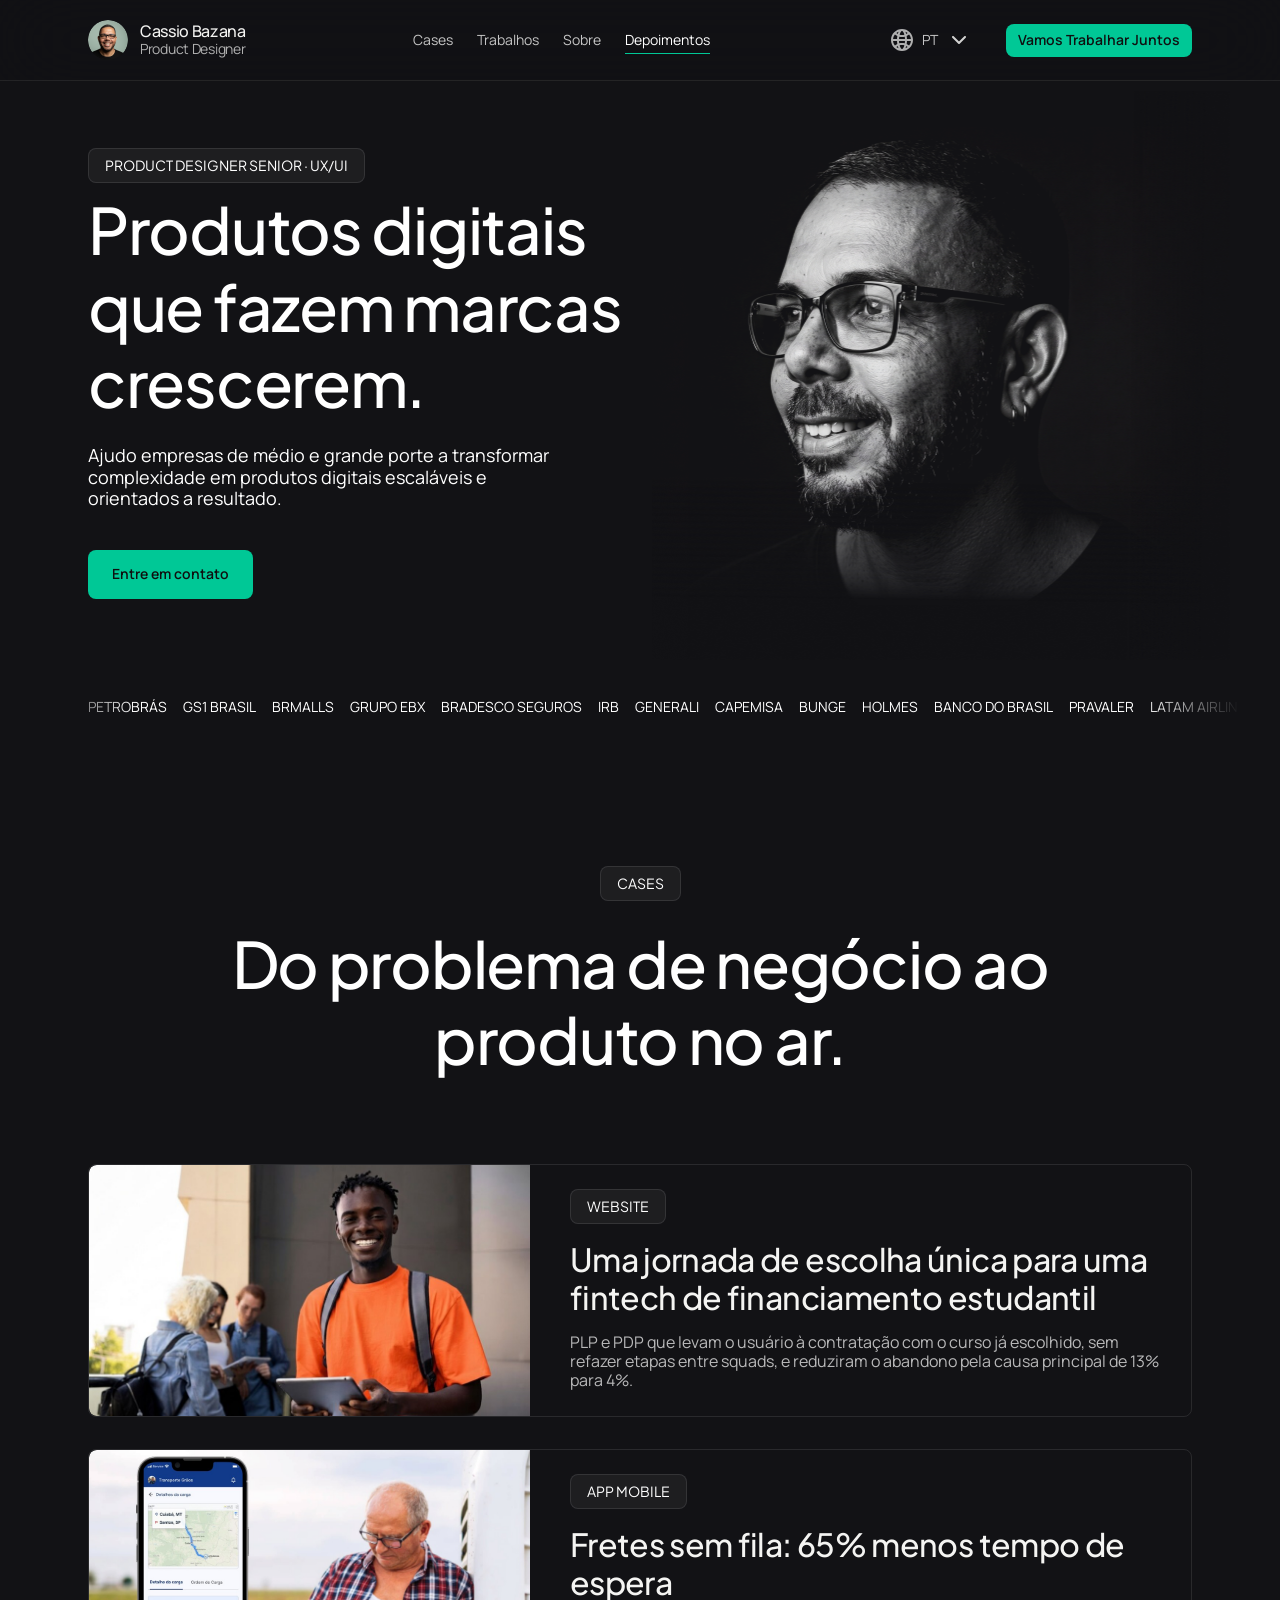
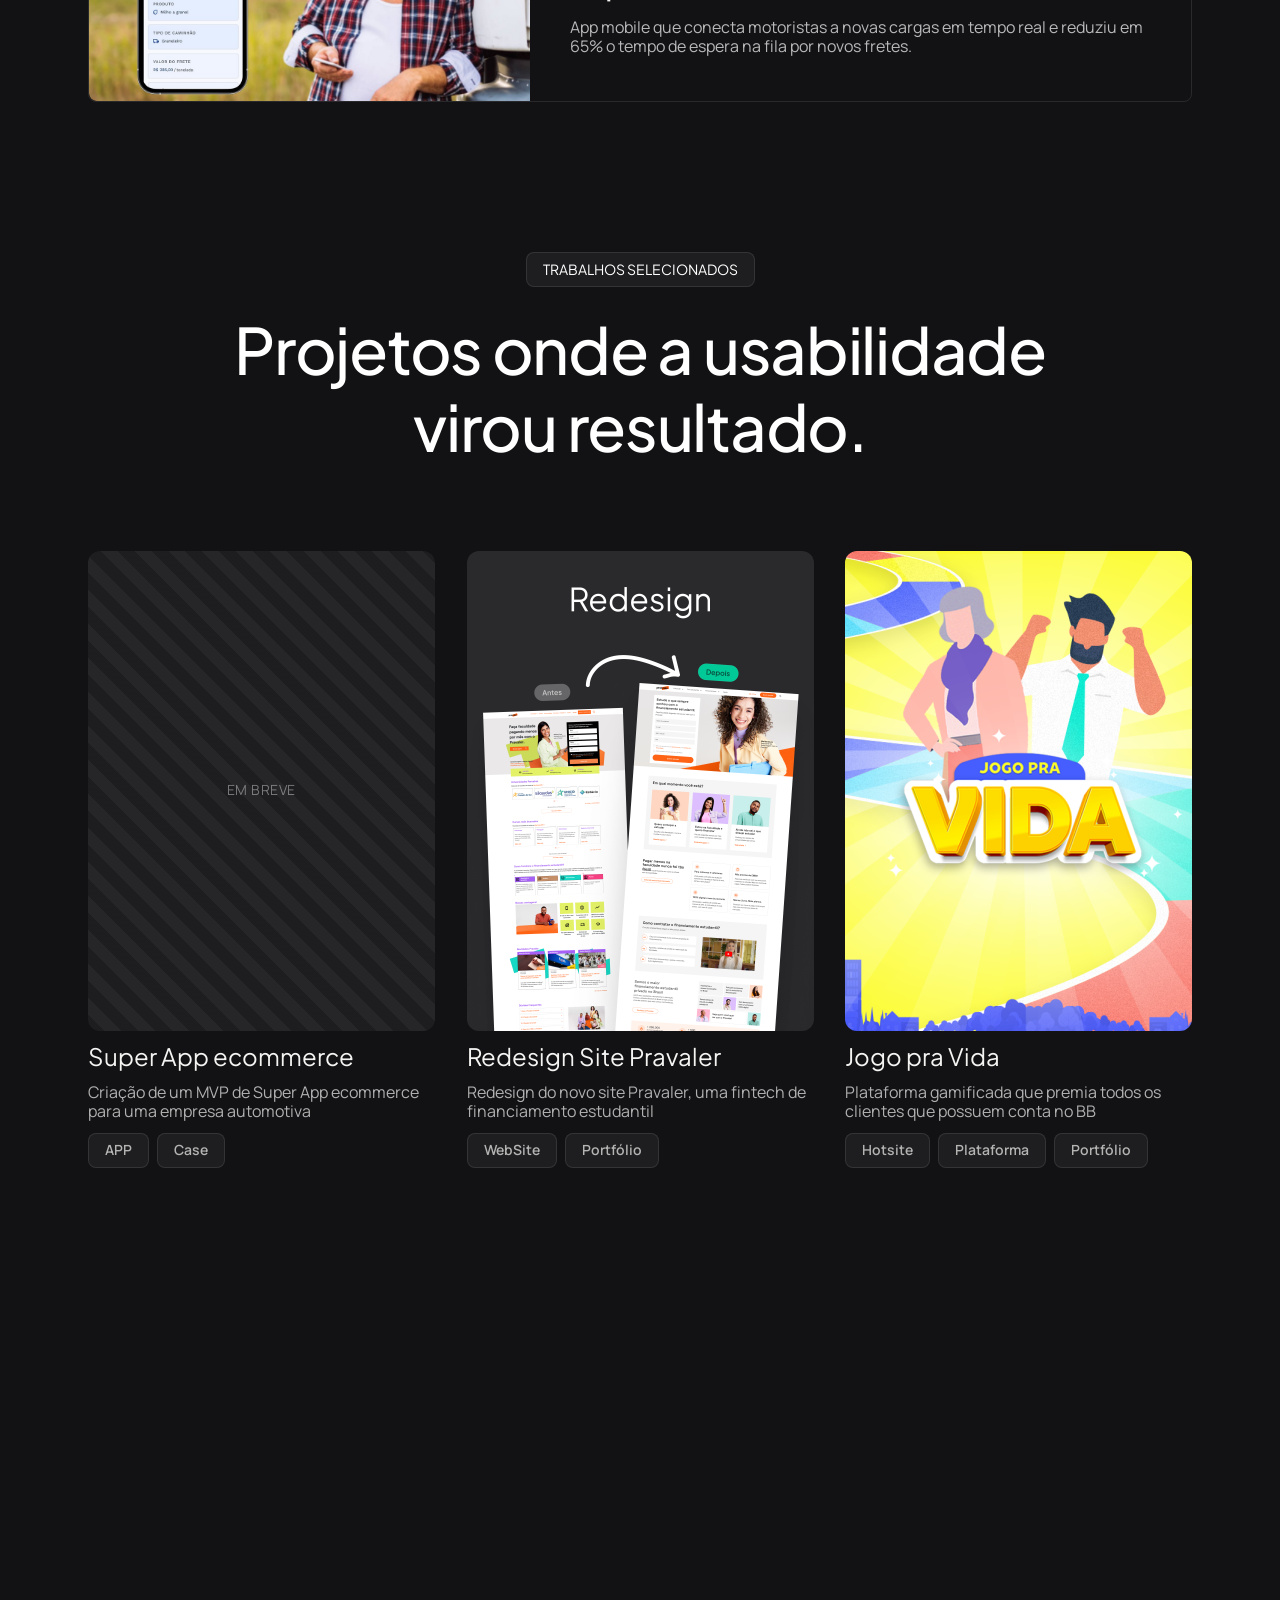
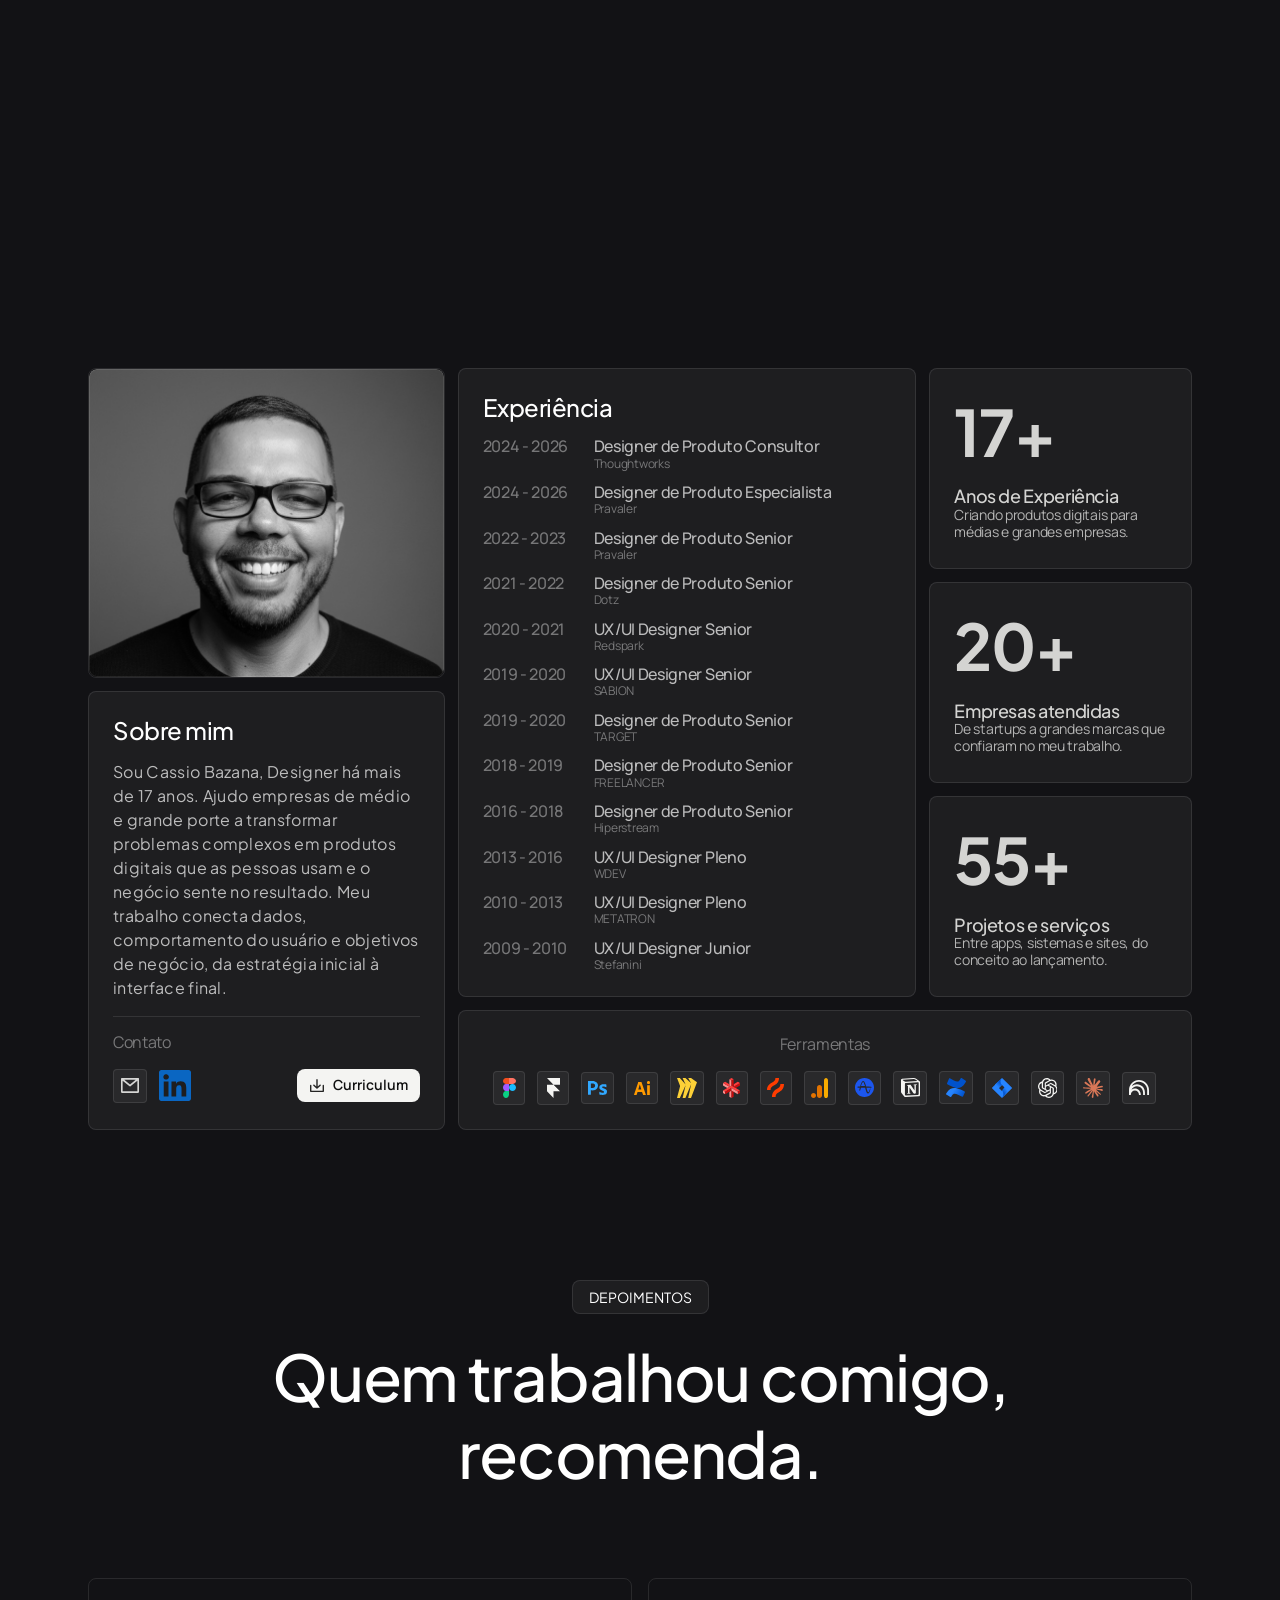
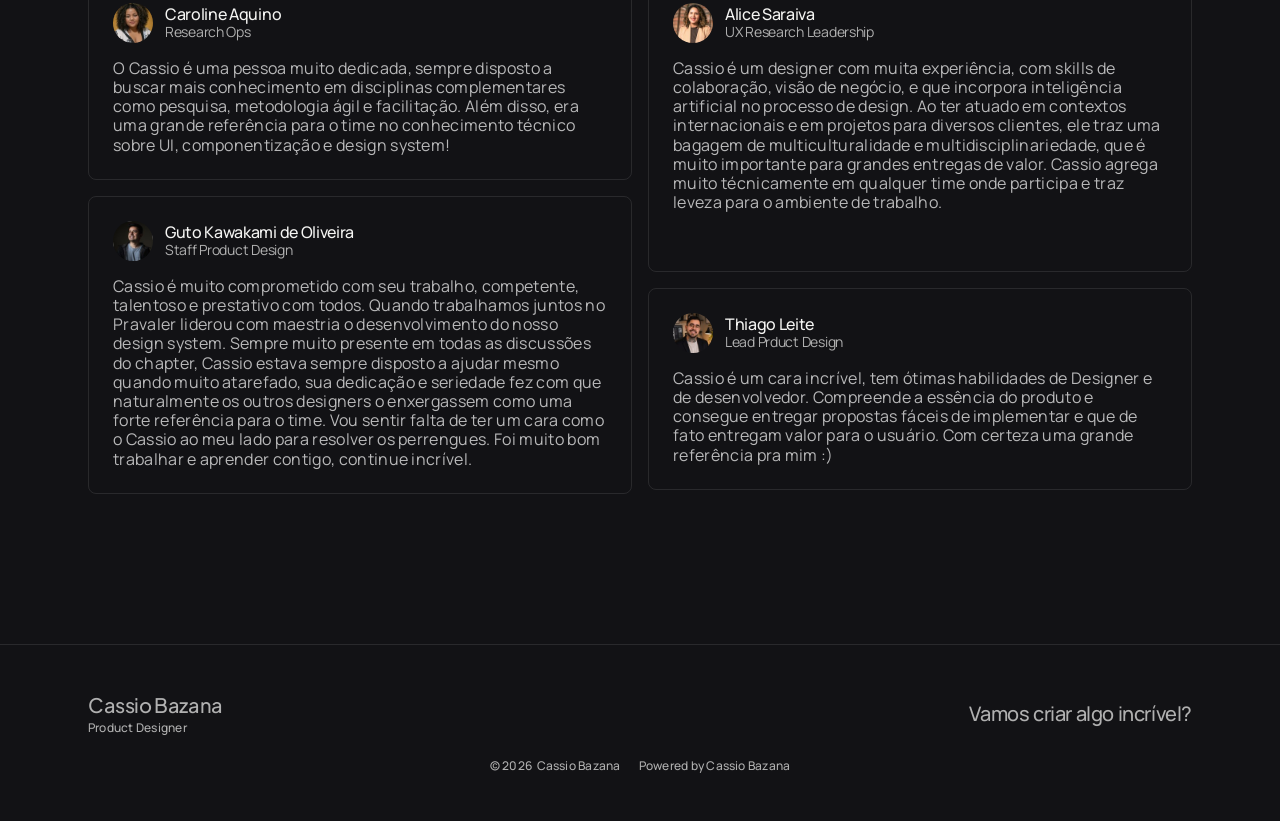
==== index.html @ 0dce9d76 "Corrige link do CV: renomeia PDFs sem espaco (Vercel nao serve nome com espaco)" ====
<!DOCTYPE html>
<html lang="pt-BR">
<head>
  <meta charset="UTF-8">
  <meta name="viewport" content="width=device-width, initial-scale=1.0">
  <title>Cassio Bazana — Product Designer</title>
  <meta name="description" content="Product Designer Senior · UX/UI. Ajudo empresas de médio e grande porte a transformar complexidade em produtos digitais escaláveis e orientados a resultado.">
  <link rel="preconnect" href="https://fonts.googleapis.com">
  <link rel="preconnect" href="https://fonts.gstatic.com" crossorigin>
  <link href="https://fonts.googleapis.com/css2?family=Manrope:wght@400;500;600;700&family=Plus+Jakarta+Sans:wght@400;500;600;700&display=swap" rel="stylesheet">
  <link rel="stylesheet" href="css/styles.css">
  <link rel="icon" type="image/png" href="assets/logo-avatar.png">
</head>
<body>

  <!-- ============ HEADER ============ -->
  <header class="site-header" id="site-header">
    <div class="header-inner">
      <a href="#" class="brand">
        <img class="brand-avatar" src="assets/logo-avatar.png" alt="Cassio Bazana" width="40" height="40">
        <span class="brand-text">
          <span class="brand-name">Cassio Bazana</span>
          <span class="brand-role">Product Designer</span>
        </span>
      </a>

      <nav class="main-nav" id="main-nav" aria-label="Navegação principal">
        <a class="nav-link" href="#cases">Cases</a>
        <a class="nav-link" href="#trabalhos">Trabalhos</a>
        <a class="nav-link" href="#sobre">Sobre</a>
        <a class="nav-link" href="#depoimentos">Depoimentos</a>
      </nav>

      <div class="header-actions">
        <div class="lang-wrap">
          <button class="lang-switch" id="lang-switch" type="button" aria-label="Idioma" aria-haspopup="listbox" aria-expanded="false">
            <span class="lang-icon icon-box" style="--w:24px;--h:24px;">
              <i class="ip" style="inset:4.17%;"><img src="assets/icon-earth.svg" alt=""></i>
            </span>
            <span class="lang-label" id="lang-label">PT</span>
            <span class="lang-chevron icon-box" style="--w:24px;--h:24px;">
              <i class="ip" style="inset:33.33% 18.75% 33.33% 22.92%;"><img src="assets/icon-chevron.svg" alt=""></i>
            </span>
          </button>
          <div class="lang-menu" id="lang-menu" role="listbox" aria-label="Idioma">
            <button class="lang-option" type="button" role="option" data-lang="pt">PT</button>
            <button class="lang-option" type="button" role="option" data-lang="en">ENG</button>
          </div>
        </div>
        <a class="btn btn-accent btn-sm" href="mailto:cbazana@gmail.com">Vamos Trabalhar Juntos</a>
        <button class="nav-toggle" id="nav-toggle" type="button" aria-label="Abrir menu" aria-expanded="false">
          <span></span><span></span><span></span>
        </button>
      </div>
    </div>
  </header>

  <!-- ============ HERO ============ -->
  <section class="hero">
    <div class="hero-media" aria-hidden="true">
      <img src="assets/hero.png" alt="">
    </div>
    <div class="hero-content container">
      <span class="badge reveal">PRODUCT DESIGNER SENIOR · UX/UI</span>
      <h1 class="hero-title reveal" data-reveal-delay="80">Produtos digitais que fazem marcas crescerem.</h1>
      <p class="hero-lead reveal" data-reveal-delay="160">Ajudo empresas de médio e grande porte a transformar complexidade em produtos digitais escaláveis e orientados a resultado.</p>
      <a class="btn btn-accent reveal" data-reveal-delay="240" href="mailto:cbazana@gmail.com">Entre em contato</a>
    </div>
  </section>

  <!-- ============ CLIENTES / MARQUEE ============ -->
  <div class="marquee" aria-label="Empresas atendidas">
    <div class="marquee-track">
      <div class="marquee-group">
        <span>PETROBRÁS</span><span>GS1 BRASIL</span><span>BRMALLS</span><span>GRUPO EBX</span>
        <span>BRADESCO SEGUROS</span><span>IRB</span><span>GENERALI</span><span>CAPEMISA</span>
        <span>BUNGE</span><span>HOLMES</span><span>BANCO DO BRASIL</span><span>PRAVALER</span>
        <span>LATAM AIRLINES</span><span>LATAM PASS</span><span>V3RSO</span><span>GRUPO COMOLATTI</span>
        <span>THOUGHTWORKS</span>
      </div>
      <div class="marquee-group" aria-hidden="true">
        <span>PETROBRÁS</span><span>GS1 BRASIL</span><span>BRMALLS</span><span>GRUPO EBX</span>
        <span>BRADESCO SEGUROS</span><span>IRB</span><span>GENERALI</span><span>CAPEMISA</span>
        <span>BUNGE</span><span>HOLMES</span><span>BANCO DO BRASIL</span><span>PRAVALER</span>
        <span>LATAM AIRLINES</span><span>LATAM PASS</span><span>V3RSO</span><span>GRUPO COMOLATTI</span>
        <span>THOUGHTWORKS</span>
      </div>
    </div>
  </div>

  <!-- ============ CASES ============ -->
  <section class="section" id="cases">
    <div class="container">
      <div class="section-head reveal">
        <span class="badge">CASES</span>
        <h2 class="section-title">Do problema de negócio ao produto no ar.</h2>
      </div>

      <div class="case-list">
        <a class="case-card reveal" href="financiamento-estudantil.html">
          <div class="case-media">
            <img src="assets/financiamento-estudantil/thumb.jpg" alt="PLP e PDP de uma fintech de financiamento estudantil">
          </div>
          <div class="case-body">
            <div class="tag-row">
              <span class="badge">WEBSITE</span>
            </div>
            <h3 class="case-title">Uma jornada de escolha única para uma fintech de financiamento estudantil</h3>
            <p class="case-desc">PLP e PDP que levam o usuário à contratação com o curso já escolhido, sem refazer etapas entre squads, e reduziram o abandono pela causa principal de 13% para 4%.</p>
          </div>
        </a>

        <a class="case-card reveal" href="fretes-sem-fila.html">
          <div class="case-media">
            <img src="assets/frete-carga/thumb.jpg" width="1200" height="712" loading="lazy" alt="Prévia das telas do app Fretes sem fila">
          </div>
          <div class="case-body">
            <div class="tag-row">
              <span class="badge">APP MOBILE</span>
            </div>
            <h3 class="case-title">Fretes sem fila: 65% menos tempo de espera</h3>
            <p class="case-desc">App mobile que conecta motoristas a novas cargas em tempo real e reduziu em 65% o tempo de espera na fila por novos fretes.</p>
          </div>
        </a>
      </div>
    </div>
  </section>

  <!-- ============ TRABALHOS SELECIONADOS ============ -->
  <section class="section" id="trabalhos">
    <div class="container">
      <div class="section-head reveal">
        <span class="badge">TRABALHOS SELECIONADOS</span>
        <h2 class="section-title">Projetos onde a usabilidade virou resultado.</h2>
      </div>

      <div class="work-grid">
        <article class="work-card reveal">
          <div class="work-media"><div class="work-ph">em breve</div></div>
          <h3 class="work-title">Super App ecommerce</h3>
          <p class="work-desc">Criação de um MVP de Super App ecommerce para uma empresa automotiva</p>
          <div class="tag-row">
            <span class="chip">APP</span>
            <span class="chip">Case</span>
          </div>
        </article>

        <a class="work-card reveal" href="redesign-pravaler.html" data-reveal-delay="80">
          <div class="work-media"><img src="assets/project-pravaler.png" alt="Redesign do site Pravaler"></div>
          <h3 class="work-title">Redesign Site Pravaler</h3>
          <p class="work-desc">Redesign do novo site Pravaler, uma fintech de financiamento estudantil</p>
          <div class="tag-row">
            <span class="chip">WebSite</span>
            <span class="chip">Portfólio</span>
          </div>
        </a>

        <a class="work-card reveal" href="jogo-pra-vida.html" data-reveal-delay="160">
          <div class="work-media"><img src="assets/project-jogopravida.png" alt="Plataforma Jogo pra Vida"></div>
          <h3 class="work-title">Jogo pra Vida</h3>
          <p class="work-desc">Plataforma gamificada que premia todos os clientes que possuem conta no BB</p>
          <div class="tag-row">
            <span class="chip">Hotsite</span>
            <span class="chip">Plataforma</span>
            <span class="chip">Portfólio</span>
          </div>
        </a>

        <article class="work-card reveal">
          <div class="work-media"><div class="work-ph">em breve</div></div>
          <h3 class="work-title">CodeMalta Site</h3>
          <p class="work-desc">Criação do site de transformação digital empresa CodeMalta</p>
          <div class="tag-row">
            <span class="chip">Website</span>
            <span class="chip">Portfólio</span>
          </div>
        </article>

        <a class="work-card reveal" href="desejo-ourocard.html" data-reveal-delay="80">
          <div class="work-media work-media-ourocard">
            <img class="ourocard-lamps" src="assets/lampadas.png" alt="" aria-hidden="true">
            <img class="ourocard-genio" src="assets/genio-invertido.png" alt="Ilustração do gênio da campanha Desejo Ourocard">
          </div>
          <h3 class="work-title">Desejo Ourocard</h3>
          <p class="work-desc">Plataforma gamificada que premia clientes portadores dos cartões Ourocard</p>
          <div class="tag-row">
            <span class="chip">Hotsite</span>
            <span class="chip">Plataforma</span>
            <span class="chip">Portfólio</span>
          </div>
        </a>

        <a class="work-card reveal" href="holmes.html" data-reveal-delay="160">
          <div class="work-media"><img src="assets/project-holmes.jpg" alt="Painel de administração do Holmes App"></div>
          <h3 class="work-title">Holmes App</h3>
          <p class="work-desc">Plataforma SaaS, voltada para a gestão e automatização de processos</p>
          <div class="tag-row">
            <span class="chip">Plataforma</span>
            <span class="chip">Portfólio</span>
          </div>
        </a>
      </div>
    </div>
  </section>

  <!-- ============ SOBRE / BENTO ============ -->
  <section class="section" id="sobre">
    <div class="container">
      <div class="bento">
        <div class="bento-card bento-photo reveal">
          <img src="assets/sobre-photo.png" alt="Retrato de Cassio Bazana">
        </div>

        <div class="bento-card bento-exp reveal" data-reveal-delay="80">
          <h3 class="card-heading">Experiência</h3>
          <ul class="exp-list">
            <li class="exp-item"><span class="exp-years">2024 - 2026</span><span class="exp-info"><span class="exp-role">Designer de Produto Consultor</span><span class="exp-company">Thoughtworks</span></span></li>
            <li class="exp-item"><span class="exp-years">2024 - 2026</span><span class="exp-info"><span class="exp-role">Designer de Produto Especialista</span><span class="exp-company">Pravaler</span></span></li>
            <li class="exp-item"><span class="exp-years">2022 - 2023</span><span class="exp-info"><span class="exp-role">Designer de Produto Senior</span><span class="exp-company">Pravaler</span></span></li>
            <li class="exp-item"><span class="exp-years">2021 - 2022</span><span class="exp-info"><span class="exp-role">Designer de Produto Senior</span><span class="exp-company">Dotz</span></span></li>
            <li class="exp-item"><span class="exp-years">2020 - 2021</span><span class="exp-info"><span class="exp-role">UX/UI Designer Senior</span><span class="exp-company">Redspark</span></span></li>
            <li class="exp-item"><span class="exp-years">2019 - 2020</span><span class="exp-info"><span class="exp-role">UX/UI Designer Senior</span><span class="exp-company">SABION</span></span></li>
            <li class="exp-item"><span class="exp-years">2019 - 2020</span><span class="exp-info"><span class="exp-role">Designer de Produto Senior</span><span class="exp-company">TARGET</span></span></li>
            <li class="exp-item"><span class="exp-years">2018 - 2019</span><span class="exp-info"><span class="exp-role">Designer de Produto Senior</span><span class="exp-company">FREELANCER</span></span></li>
            <li class="exp-item"><span class="exp-years">2016 - 2018</span><span class="exp-info"><span class="exp-role">Designer de Produto Senior</span><span class="exp-company">Hiperstream</span></span></li>
            <li class="exp-item"><span class="exp-years">2013 - 2016</span><span class="exp-info"><span class="exp-role">UX/UI Designer Pleno</span><span class="exp-company">WDEV</span></span></li>
            <li class="exp-item"><span class="exp-years">2010 - 2013</span><span class="exp-info"><span class="exp-role">UX/UI Designer Pleno</span><span class="exp-company">METATRON</span></span></li>
            <li class="exp-item"><span class="exp-years">2009 - 2010</span><span class="exp-info"><span class="exp-role">UX/UI Designer Junior</span><span class="exp-company">Stefanini</span></span></li>
          </ul>
        </div>

        <div class="bento-stats">
          <div class="bento-card stat-card reveal" data-reveal-delay="120">
            <p class="stat-number" data-count="17">17+</p>
            <div class="stat-text">
              <p class="stat-title">Anos de Experiência</p>
              <p class="stat-desc">Criando produtos digitais para médias e grandes empresas.</p>
            </div>
          </div>
          <div class="bento-card stat-card reveal" data-reveal-delay="200">
            <p class="stat-number" data-count="20">20+</p>
            <div class="stat-text">
              <p class="stat-title">Empresas atendidas</p>
              <p class="stat-desc">De startups a grandes marcas que confiaram no meu trabalho.</p>
            </div>
          </div>
          <div class="bento-card stat-card reveal" data-reveal-delay="280">
            <p class="stat-number" data-count="55">55+</p>
            <div class="stat-text">
              <p class="stat-title">Projetos e serviços</p>
              <p class="stat-desc">Entre apps, sistemas e sites, do conceito ao lançamento.</p>
            </div>
          </div>
        </div>

        <div class="bento-card bento-about reveal">
          <h3 class="card-heading">Sobre mim</h3>
          <p class="about-text">Sou Cassio Bazana, Designer há mais de 17 anos. Ajudo empresas de médio e grande porte a transformar problemas complexos em produtos digitais que as pessoas usam e o negócio sente no resultado. Meu trabalho conecta dados, comportamento do usuário e objetivos de negócio, da estratégia inicial à interface final.</p>
          <hr class="hairline">
          <p class="card-label">Contato</p>
          <div class="contact-row">
            <div class="contact-icons">
              <a class="icon-tile" id="email-copy" href="mailto:cbazana@gmail.com" data-email="cbazana@gmail.com" aria-label="Copiar e-mail">
                <span class="icon-box" style="--w:20px;--h:20px;">
                  <i class="ip" style="inset:14.58% 4.17%;"><img src="assets/icon-mail.svg" alt=""></i>
                </span>
                <span class="copy-tip">E-mail copiado!</span>
              </a>
              <a class="linkedin-link" href="https://www.linkedin.com/in/cassiobazana" target="_blank" rel="noopener" aria-label="Perfil no LinkedIn">
                <span class="icon-box" style="--w:32px;--h:31.5px;">
                  <i class="ip" style="inset:0 0.5% 0.33% 1.33%;"><img src="assets/icon-linkedin.svg" alt=""></i>
                </span>
              </a>
            </div>
            <a class="btn btn-light btn-sm" id="cv-link" href="cvs/cv-cassio-bazana.pdf" target="_blank" rel="noopener" data-href-pt="cvs/cv-cassio-bazana.pdf" data-href-en="cvs/resume-cassio-bazana.pdf">
              <span class="icon-box" style="--w:16px;--h:16px;">
                <i class="ip" style="inset:8.33%;"><img src="assets/icon-download.svg" alt=""></i>
              </span>
              Curriculum
            </a>
          </div>
        </div>

        <div class="bento-card bento-tools reveal" data-reveal-delay="120">
          <p class="card-label">Ferramentas</p>
          <div class="tools-row">
            <span class="icon-tile" title="Figma">
              <span class="icon-box" style="--w:13.33px;--h:20px;">
                <i class="ip" style="inset:33.33% 0 33.33% 50%;"><img src="assets/figma-v1.svg" alt=""></i>
                <i class="ip" style="inset:66.67% 50% 0 0;"><img src="assets/figma-v2.svg" alt=""></i>
                <i class="ip" style="inset:0 0 66.67% 50%;"><img src="assets/figma-v3.svg" alt=""></i>
                <i class="ip" style="inset:0 50% 66.67% 0;"><img src="assets/figma-v4.svg" alt=""></i>
                <i class="ip" style="inset:33.33% 50% 33.33% 0;"><img src="assets/figma-v5.svg" alt=""></i>
              </span>
            </span>
            <span class="icon-tile" title="Framer">
              <span class="icon-box" style="--w:13.33px;--h:20px;">
                <i class="ip" style="inset:0;"><img src="assets/framer-logo.svg" alt=""></i>
              </span>
            </span>
            <span class="icon-tile" title="Photoshop">
              <span class="icon-box" style="--w:18.7px;--h:14px;">
                <i class="ip" style="inset:0;"><img src="assets/ps-glyph.svg" alt=""></i>
              </span>
            </span>
            <span class="icon-tile" title="Illustrator">
              <span class="icon-box" style="--w:16.4px;--h:14px;">
                <i class="ip" style="inset:0;"><img src="assets/ai-glyph.svg" alt=""></i>
              </span>
            </span>
            <span class="icon-tile" title="Miro">
              <span class="icon-box" style="--w:20px;--h:20px;">
                <i class="ip" style="inset:0;"><img src="assets/miro-logo.svg" alt=""></i>
              </span>
            </span>
            <span class="icon-tile" title="Lucidspark">
              <span class="icon-box" style="--w:17.07px;--h:20px;">
                <i class="ip" style="inset:0;"><img src="assets/lucidspark.svg" alt=""></i>
              </span>
            </span>
            <span class="icon-tile" title="Hotjar">
              <span class="icon-box" style="--w:17.9px;--h:20px;">
                <i class="ip" style="inset:0.14% 31.38% 37.7% 0;"><img src="assets/hotjar-v1.svg" alt=""></i>
                <i class="ip" style="inset:33.61% 4.66% 4.23% 26.72%;"><img src="assets/hotjar-v2.svg" alt=""></i>
              </span>
            </span>
            <span class="icon-tile" title="Google Analytics">
              <span class="icon-box" style="--w:17.37px;--h:20px;">
                <i class="ip" style="inset:0 0.61% 0.06% 71.93%;"><img src="assets/ga-v1.svg" alt=""></i>
                <i class="ip" style="inset:38.05% 36.57% 0.06% 35.96%;"><img src="assets/ga-v2.svg" alt=""></i>
                <i class="ip" style="inset:76.09% 72.54% 0.06% 0;"><img src="assets/ga-v3.svg" alt=""></i>
              </span>
            </span>
            <span class="icon-tile" title="Amplitude">
              <span class="icon-box" style="--w:19.2px;--h:20px;">
                <i class="ip" style="inset:21.8% 48.6% 55.26% 32.92%;"><img src="assets/amplitude-v1.svg" alt=""></i>
                <i class="ip" style="inset:0 0.58% 0.69% 0;"><img src="assets/amplitude-v2.svg" alt=""></i>
              </span>
            </span>
            <span class="icon-tile" title="Notion">
              <span class="icon-box" style="--w:20px;--h:20px;">
                <i class="ip" style="inset:0.35% 2.28% 0.16% 2.28%;"><img src="assets/notion.svg" alt=""></i>
              </span>
            </span>
            <span class="icon-tile" title="Confluence">
              <span class="icon-box" style="--w:20px;--h:19.06px;">
                <i class="ip" style="inset:50.27% 4.38% 0.3% 1.49%;"><img src="assets/confluence-v1.svg" alt=""></i>
                <i class="ip" style="inset:0.7% 0.31% 49.8% 5.49%;"><img src="assets/confluence-v2.svg" alt=""></i>
              </span>
            </span>
            <span class="icon-tile" title="Jira">
              <span class="icon-box" style="--w:19.55px;--h:20px;">
                <i class="ip" style="inset:0.04% 0.37% 0.04% 0.74%;"><img src="assets/jira-v1.svg" alt=""></i>
                <i class="ip" style="inset:0.16% 49.82% 49.93% 17%;"><img src="assets/jira-v2.svg" alt=""></i>
                <i class="ip" style="inset:49.96% 16.66% 0.04% 50.18%;"><img src="assets/jira-v3.svg" alt=""></i>
              </span>
            </span>
            <span class="icon-tile" title="OpenAI">
              <span class="icon-box icon-clip" style="--w:19.86px;--h:20px;">
                <i class="ip" style="inset:0 -309.22% 0 0;"><img src="assets/openai.svg" alt=""></i>
              </span>
            </span>
            <span class="icon-tile" title="Claude">
              <span class="icon-box" style="--w:20px;--h:20px;">
                <i class="ip" style="inset:0;"><img src="assets/symbol-ai.svg" alt=""></i>
              </span>
            </span>
            <span class="icon-tile" title="NotebookLM">
              <span class="icon-box" style="--w:20px;--h:15px;">
                <i class="ip" style="inset:0.85% 1.86% 3.2% 0;"><img src="assets/notebooklm.svg" alt=""></i>
              </span>
            </span>
          </div>
        </div>
      </div>
    </div>
  </section>

  <!-- ============ DEPOIMENTOS ============ -->
  <section class="section" id="depoimentos">
    <div class="container">
      <div class="section-head reveal">
        <span class="badge">DEPOIMENTOS</span>
        <h2 class="section-title">Quem trabalhou comigo, recomenda.</h2>
      </div>

      <div class="testimonials">
        <div class="testimonial-col">
          <article class="testimonial-card t-short reveal">
            <div class="testimonial-author">
              <img class="testimonial-avatar" src="assets/avatar-caroline.png" alt="Caroline Aquino">
              <div class="testimonial-id">
                <p class="testimonial-name">Caroline Aquino</p>
                <p class="testimonial-role">Research Ops</p>
              </div>
            </div>
            <p class="testimonial-text">O Cassio é uma pessoa muito dedicada, sempre disposto a buscar mais conhecimento em disciplinas complementares como pesquisa, metodologia ágil e facilitação. Além disso, era uma grande referência para o time no conhecimento técnico sobre UI, componentização e design system!</p>
          </article>

          <article class="testimonial-card t-tall reveal" data-reveal-delay="80">
            <div class="testimonial-author">
              <img class="testimonial-avatar" src="assets/avatar-guto.png" alt="Guto Kawakami de Oliveira">
              <div class="testimonial-id">
                <p class="testimonial-name">Guto Kawakami de Oliveira</p>
                <p class="testimonial-role">Staff Product Design</p>
              </div>
            </div>
            <p class="testimonial-text">Cassio é muito comprometido com seu trabalho, competente, talentoso e prestativo com todos. Quando trabalhamos juntos no Pravaler liderou com maestria o desenvolvimento do nosso design system. Sempre muito presente em todas as discussões do chapter, Cassio estava sempre disposto a ajudar mesmo quando muito atarefado, sua dedicação e seriedade fez com que naturalmente os outros designers o enxergassem como uma forte referência para o time. Vou sentir falta de ter um cara como o Cassio ao meu lado para resolver os perrengues. Foi muito bom trabalhar e aprender contigo, continue incrível.</p>
          </article>
        </div>

        <div class="testimonial-col">
          <article class="testimonial-card t-tall reveal" data-reveal-delay="120">
            <div class="testimonial-author">
              <img class="testimonial-avatar" src="assets/avatar-alice.png" alt="Alice Saraiva">
              <div class="testimonial-id">
                <p class="testimonial-name">Alice Saraiva</p>
                <p class="testimonial-role">UX Research Leadership</p>
              </div>
            </div>
            <p class="testimonial-text">Cassio é um designer com muita experiência, com skills de colaboração, visão de negócio, e que incorpora inteligência artificial no processo de design. Ao ter atuado em contextos internacionais e em projetos para diversos clientes, ele traz uma bagagem de multiculturalidade e multidisciplinariedade, que é muito importante para grandes entregas de valor. Cassio agrega muito técnicamente em qualquer time onde participa e traz leveza para o ambiente de trabalho.</p>
          </article>

          <article class="testimonial-card t-short reveal" data-reveal-delay="200">
            <div class="testimonial-author">
              <img class="testimonial-avatar" src="assets/avatar-thiago.png" alt="Thiago Leite">
              <div class="testimonial-id">
                <p class="testimonial-name">Thiago Leite</p>
                <p class="testimonial-role">Lead Prduct Design</p>
              </div>
            </div>
            <p class="testimonial-text">Cassio é um cara incrível, tem ótimas habilidades de Designer e de desenvolvedor. Compreende a essência do produto e consegue entregar propostas fáceis de implementar e que de fato entregam valor para o usuário. Com certeza uma grande referência pra mim :)</p>
          </article>
        </div>
      </div>
    </div>
  </section>

  <!-- ============ FOOTER ============ -->
  <footer class="site-footer">
    <div class="footer-shell">
      <div class="footer-top footer-row">
        <div class="footer-brand">
          <p class="footer-name">Cassio Bazana</p>
          <p class="footer-role">Product Designer</p>
        </div>
        <p class="footer-cta">Vamos criar algo incrível?</p>
      </div>
      <div class="footer-bottom footer-row">
        <p>© 2026&nbsp; Cassio Bazana</p>
        <p>Powered by Cassio Bazana</p>
      </div>
    </div>
  </footer>

  <script src="js/main.js"></script>
</body>
</html>
---- css/styles.css ----
/* ==========================================================================
   Bazana Digital — Cassio Bazana · Product Designer
   Design tokens do Figma (frame Desktop 476:7)
   ========================================================================== */

:root {
  --bg: #121215;
  --ink: #f4f4f2;
  --ink-85: rgba(244, 244, 242, 0.85);
  --ink-80: rgba(244, 244, 242, 0.8);
  --ink-70: rgba(244, 244, 242, 0.7);
  --white-70: rgba(255, 255, 255, 0.7);
  --white-40: rgba(255, 255, 255, 0.4);
  --accent: #00c896;
  --accent-soft: rgba(0, 200, 150, 0.2);
  --surface: rgba(244, 244, 242, 0.05);
  --surface-hover: rgba(244, 244, 242, 0.09);
  --border: rgba(244, 244, 242, 0.1);
  --border-header: rgba(244, 244, 242, 0.08);
  --btn-ink: #0f0f0f;

  --font-display: "Plus Jakarta Sans", sans-serif;
  --font-body: "Manrope", sans-serif;

  --radius: 8px;
  --radius-lg: 12px;
  --container: 1200px;
  --gutter: 48px;

  --ease-out: cubic-bezier(0.22, 1, 0.36, 1);
}

* { margin: 0; padding: 0; box-sizing: border-box; }

html { scroll-behavior: smooth; }

body {
  background: var(--bg);
  color: #fff;
  font-family: var(--font-body);
  font-size: 16px;
  line-height: 1.2;
  -webkit-font-smoothing: antialiased;
  overflow-x: hidden;
}

img { display: block; max-width: 100%; }
a { color: inherit; text-decoration: none; }
ul { list-style: none; }
button { font: inherit; color: inherit; background: none; border: 0; cursor: pointer; }

.container {
  max-width: var(--container);
  margin-inline: auto;
  padding-inline: var(--gutter);
}

/* ---------- Componentes base ---------- */

.badge {
  display: inline-flex;
  align-items: center;
  justify-content: center;
  padding: 8px 16px;
  border-radius: var(--radius);
  background: var(--surface);
  border: 1px solid var(--border);
  font-family: var(--font-display);
  font-size: 14px;
  color: #fff;
  white-space: nowrap;
  transition: background 0.3s var(--ease-out), border-color 0.3s var(--ease-out);
}

.badge-accent {
  background: var(--accent-soft);
  color: var(--accent);
  letter-spacing: 0.28px;
}

.chip {
  display: inline-flex;
  align-items: center;
  justify-content: center;
  padding: 8px 16px;
  border-radius: var(--radius);
  background: var(--surface);
  border: 1px solid var(--border);
  font-family: var(--font-body);
  font-weight: 600;
  font-size: 14px;
  color: var(--ink-70);
  white-space: nowrap;
  transition: background 0.3s var(--ease-out), color 0.3s var(--ease-out);
}

.tag-row { display: flex; gap: 8px; align-items: center; flex-wrap: wrap; }

.btn {
  display: inline-flex;
  align-items: center;
  justify-content: center;
  gap: 8px;
  border-radius: var(--radius);
  font-family: var(--font-body);
  font-weight: 600;
  font-size: 14px;
  line-height: 1.2;
  white-space: nowrap;
  transition: transform 0.3s var(--ease-out), box-shadow 0.3s var(--ease-out), background 0.3s var(--ease-out);
  will-change: transform;
}

.btn:hover { transform: translateY(-2px); }
.btn:active { transform: translateY(0); transition-duration: 0.1s; }

.btn-light {
  background: var(--ink);
  color: var(--btn-ink);
  padding: 8px 12px;
}
.btn-light:hover { box-shadow: 0 8px 24px rgba(244, 244, 242, 0.15); }

.btn-accent {
  background: var(--accent);
  color: var(--btn-ink);
  padding: 16px 24px;
}
.btn-accent:hover { box-shadow: 0 8px 32px rgba(0, 200, 150, 0.35); }

.btn-sm { padding: 8px 12px; }

.hairline { border: 0; border-top: 0.5px solid var(--border); width: 100%; }

.card-heading {
  font-family: var(--font-display);
  font-weight: 500;
  font-size: 24px;
  letter-spacing: -0.48px;
  color: #fff;
}

.card-label {
  font-size: 16px;
  color: var(--white-40);
  letter-spacing: -0.32px;
}

/* Composição de ícones exportados do Figma:
   cada parte (.ip) é posicionada pelo inset inline e a img preenche a área */
.icon-box {
  position: relative;
  display: block;
  width: var(--w);
  height: var(--h);
  flex-shrink: 0;
}
.icon-box .ip { position: absolute; display: block; }
.icon-box .ip img { width: 100%; height: 100%; max-width: none; display: block; }

.icon-clip { overflow: hidden; }

.icon-tile {
  position: relative;
  display: inline-flex;
  align-items: center;
  justify-content: center;
  padding: 6px;
  min-width: 32px;
  min-height: 32px;
  border-radius: 4px;
  background: var(--surface);
  border: 1px solid var(--border);
  transition: background 0.3s var(--ease-out), transform 0.3s var(--ease-out), border-color 0.3s var(--ease-out);
}

/* feedback de e-mail copiado */
.copy-tip {
  position: absolute;
  bottom: calc(100% + 10px);
  left: 50%;
  transform: translateX(-50%) translateY(4px);
  padding: 6px 10px;
  border-radius: 6px;
  background: #1e1e23;
  border: 1px solid var(--border);
  font-size: 12px;
  color: var(--ink);
  white-space: nowrap;
  opacity: 0;
  pointer-events: none;
  transition: opacity 0.3s var(--ease-out), transform 0.3s var(--ease-out);
  z-index: 10;
}

.icon-tile.copied { background: var(--accent-soft); border-color: var(--accent); }
.icon-tile.copied .copy-tip { opacity: 1; transform: translateX(-50%) translateY(0); }
.icon-tile.copied .icon-box { animation: copiedPop 0.35s var(--ease-out); }

@keyframes copiedPop {
  0% { transform: scale(1); }
  40% { transform: scale(1.25); }
  100% { transform: scale(1); }
}
.icon-tile:hover { background: var(--surface-hover); transform: translateY(-3px); border-color: rgba(244, 244, 242, 0.25); }

.icon-plain {
  display: inline-flex;
  align-items: center;
  justify-content: center;
  transition: transform 0.3s var(--ease-out);
}
.icon-plain:hover { transform: translateY(-3px); }

/* ---------- Header ---------- */

.site-header {
  position: fixed;
  inset: 0 0 auto 0;
  z-index: 100;
  backdrop-filter: blur(40px);
  -webkit-backdrop-filter: blur(40px);
  background: rgba(18, 18, 21, 0.25);
  border-bottom: 1px solid var(--border-header);
  transition: background 0.4s var(--ease-out);
}

.site-header.is-scrolled { background: rgba(18, 18, 21, 0.75); }

.header-inner {
  max-width: var(--container);
  margin-inline: auto;
  padding: 20px var(--gutter);
  display: flex;
  align-items: center;
  justify-content: space-between;
  gap: 16px;
}

.brand { display: flex; align-items: center; gap: 12px; }

.brand-avatar {
  width: 40px;
  height: 40px;
  border-radius: 50%;
  transition: transform 0.4s var(--ease-out);
}
.brand:hover .brand-avatar { transform: rotate(-8deg) scale(1.05); }

.brand-text { display: flex; flex-direction: column; }
.brand-name { font-weight: 500; font-size: 16px; letter-spacing: -0.32px; color: var(--ink); }
.brand-role { font-size: 14px; letter-spacing: -0.28px; color: var(--ink-70); }

.main-nav { display: flex; align-items: center; }

.nav-link {
  position: relative;
  padding: 8px 12px;
  font-size: 14px;
  color: var(--ink-80);
  transition: color 0.3s var(--ease-out);
}

.nav-link::after {
  content: "";
  position: absolute;
  left: 12px;
  right: 12px;
  bottom: 2px;
  height: 1px;
  background: var(--accent);
  transform: scaleX(0);
  transform-origin: left;
  transition: transform 0.35s var(--ease-out);
}

.nav-link:hover { color: #fff; }
.nav-link:hover::after, .nav-link.is-active::after { transform: scaleX(1); }
.nav-link.is-active { color: #fff; }

.header-actions { display: flex; align-items: center; gap: 24px; }

.lang-switch {
  display: flex;
  align-items: center;
  gap: 8px;
  padding: 8px 12px;
  font-size: 14px;
  color: var(--ink-80);
  border-radius: var(--radius);
  transition: background 0.3s var(--ease-out);
}
.lang-switch:hover { background: var(--surface); }
.lang-chevron { transform: scaleY(-1); transition: transform 0.3s var(--ease-out); }
.lang-switch:hover .lang-chevron { transform: scaleY(-1) translateY(-2px); }
.lang-switch[aria-expanded="true"] .lang-chevron { transform: none; }

.lang-wrap { position: relative; }

.lang-menu {
  position: absolute;
  top: calc(100% + 8px);
  right: 0;
  min-width: 92px;
  display: none;
  flex-direction: column;
  gap: 2px;
  padding: 6px;
  background: rgba(18, 18, 21, 0.96);
  backdrop-filter: blur(24px);
  -webkit-backdrop-filter: blur(24px);
  border: 1px solid var(--border);
  border-radius: var(--radius);
  z-index: 120;
}

.lang-menu.open { display: flex; animation: langIn 0.25s var(--ease-out); }

@keyframes langIn {
  from { opacity: 0; transform: translateY(-6px); }
  to { opacity: 1; transform: none; }
}

.lang-option {
  padding: 8px 12px;
  border-radius: 6px;
  text-align: left;
  font-size: 14px;
  color: var(--ink-80);
  transition: background 0.2s var(--ease-out), color 0.2s var(--ease-out);
}

.lang-option:hover { background: var(--surface); color: #fff; }
.lang-option.active { background: var(--surface); color: #fff; }

.nav-toggle {
  display: none;
  flex-direction: column;
  justify-content: center;
  gap: 5px;
  width: 40px;
  height: 40px;
  padding: 8px;
}
.nav-toggle span {
  display: block;
  height: 2px;
  border-radius: 2px;
  background: var(--ink);
  transition: transform 0.3s var(--ease-out), opacity 0.3s var(--ease-out);
}
.nav-toggle[aria-expanded="true"] span:nth-child(1) { transform: translateY(7px) rotate(45deg); }
.nav-toggle[aria-expanded="true"] span:nth-child(2) { opacity: 0; }
.nav-toggle[aria-expanded="true"] span:nth-child(3) { transform: translateY(-7px) rotate(-45deg); }

/* ---------- Hero ---------- */

.hero {
  position: relative;
  min-height: 699px;
  display: flex;
  align-items: flex-start;
  overflow: hidden;
}

.hero-media {
  position: absolute;
  top: 91px;
  right: calc(max(0px, (100% - var(--container)) / 2) + 10px);
  width: 578px;
  max-width: 46vw;
  aspect-ratio: 578 / 569;
  pointer-events: none;
  animation: heroIn 1.4s var(--ease-out) both;
}

/* o PNG é o render do nó do Figma: recorte e fades já embutidos */
.hero-media img {
  width: 100%;
  height: 100%;
  mix-blend-mode: lighten;
}

@keyframes heroIn {
  from { opacity: 0; transform: scale(1.03) translateY(12px); }
  to { opacity: 1; transform: none; }
}

.hero-content {
  position: relative;
  z-index: 2;
  width: 100%;
  padding-top: 148px;
  padding-bottom: 96px;
}

.hero-title {
  margin-top: 8px;
  font-family: var(--font-display);
  font-weight: 500;
  font-size: clamp(40px, 5.4vw, 64px);
  letter-spacing: -0.02em;
  line-height: 1.2;
  max-width: 560px;
}

.hero-lead {
  margin-top: 24px;
  font-size: 18px;
  line-height: 1.2;
  max-width: 485px;
  color: #fff;
}

.hero .btn-accent { margin-top: 40px; }

/* ---------- Marquee ---------- */

.marquee {
  overflow: hidden;
  max-width: var(--container);
  margin-inline: auto;
  padding-inline: var(--gutter);
  -webkit-mask-image: linear-gradient(90deg, transparent, #000 8%, #000 92%, transparent);
  mask-image: linear-gradient(90deg, transparent, #000 8%, #000 92%, transparent);
}

.marquee-track {
  display: flex;
  width: max-content;
  animation: marquee 40s linear infinite;
}

.marquee:hover .marquee-track { animation-play-state: paused; }

.marquee-group {
  display: flex;
  align-items: center;
  gap: 16px;
  padding-right: 16px;
  font-size: 14px;
  color: #fff;
  white-space: nowrap;
}

@keyframes marquee {
  from { transform: translateX(0); }
  to { transform: translateX(-50%); }
}

@media (prefers-reduced-motion: reduce) {
  .marquee-track { animation: none; }
  html { scroll-behavior: auto; }
}

/* ---------- Seções ---------- */

.section { padding-top: 150px; }

.section-head {
  display: flex;
  flex-direction: column;
  align-items: center;
  text-align: center;
  gap: 24px;
  margin-bottom: 86px;
}

.section-title {
  font-family: var(--font-display);
  font-weight: 500;
  font-size: clamp(36px, 5.4vw, 64px);
  letter-spacing: -0.02em;
  line-height: 1.2;
  color: #fff;
  max-width: 820px;
}

/* ---------- Cases ---------- */

.case-list { display: flex; flex-direction: column; gap: 32px; }

.case-card {
  display: flex;
  gap: 16px;
  border: 1px solid var(--border);
  border-radius: var(--radius);
  overflow: hidden;
  transition: border-color 0.4s var(--ease-out), background 0.4s var(--ease-out), transform 0.4s var(--ease-out);
}

.case-card:hover {
  border-color: rgba(244, 244, 242, 0.22);
  background: rgba(244, 244, 242, 0.02);
  transform: translateY(-4px);
}

.case-media {
  width: 40%;
  min-width: 320px;
  max-width: 443px;
  height: 251px;
  flex-shrink: 0;
  border-radius: var(--radius) 0 0 var(--radius);
  overflow: hidden;
}

.case-media img {
  width: 100%;
  height: 100%;
  object-fit: cover;
  transition: transform 0.6s var(--ease-out);
}

.case-card:hover .case-media img { transform: scale(1.04); }

/* placeholder "em breve" para os cases ainda sem imagem final */
.case-ph {
  width: 100%;
  height: 100%;
  display: flex;
  align-items: center;
  justify-content: center;
  color: var(--white-40);
  font-family: var(--font-body);
  font-size: 14px;
  letter-spacing: 0.04em;
  text-transform: uppercase;
  background:
    repeating-linear-gradient(
      45deg,
      var(--surface) 0,
      var(--surface) 12px,
      var(--surface-hover) 12px,
      var(--surface-hover) 24px
    );
}

.case-body {
  flex: 1;
  display: flex;
  flex-direction: column;
  align-items: flex-start;
  gap: 16px;
  padding: 24px;
}

.case-title {
  font-family: var(--font-display);
  font-weight: 500;
  font-size: clamp(24px, 2.8vw, 32px);
  letter-spacing: -0.64px;
  color: var(--ink);
}

.case-desc { font-size: 16px; color: var(--white-70); }

/* ---------- Trabalhos ---------- */

.work-grid {
  display: grid;
  grid-template-columns: repeat(3, 1fr);
  gap: 32px;
}

.work-card {
  display: flex;
  flex-direction: column;
  align-items: flex-start;
  gap: 12px;
}

.work-media {
  width: 100%;
  aspect-ratio: 1388 / 1920;
  border-radius: var(--radius-lg);
  overflow: hidden;
  position: relative;
  isolation: isolate;
  transition: transform 0.3s var(--ease-out);
  will-change: transform;
}

.work-media > img {
  width: 100%;
  height: 100%;
  object-fit: cover;
  transition: transform 0.7s var(--ease-out);
}

.work-card:hover .work-media > img { transform: scale(1.045); }

/* placeholder "imagem em breve" para thumbs ainda sem imagem final */
.work-ph {
  position: absolute;
  inset: 0;
  display: flex;
  align-items: center;
  justify-content: center;
  color: var(--white-40);
  font-family: var(--font-body);
  font-size: 14px;
  letter-spacing: 0.04em;
  text-transform: uppercase;
  background:
    repeating-linear-gradient(
      45deg,
      var(--surface) 0,
      var(--surface) 12px,
      var(--surface-hover) 12px,
      var(--surface-hover) 24px
    );
}

.work-media-ourocard {
  background: linear-gradient(180deg, #465eff 0%, #2a3899 87.98%);
}

/* seletores com especificidade maior que ".work-media > img" para o
   genérico (height 100% + zoom no hover) não vazar o gênio do card */
.work-media > img.ourocard-lamps {
  position: absolute;
  inset: 3% -3% auto -3%;
  width: 106%;
  height: 82%;
  object-fit: cover;
  filter: blur(18px);
  opacity: 0.7;
  transition: opacity 0.7s var(--ease-out);
}

.work-media > img.ourocard-genio {
  position: absolute;
  inset: auto;
  left: 50%;
  top: 17%;
  width: 94%;
  height: 80%;
  object-fit: contain;
  transform: translateX(-50%);
  transition: transform 0.7s var(--ease-out);
}

/* o gênio flutua para cima dentro do card (sem escala, para não vazar) */
.work-card:hover .work-media > img.ourocard-genio { transform: translateX(-50%) translateY(-12px); }
.work-card:hover .work-media > img.ourocard-lamps { transform: none; opacity: 0.85; }

.work-title {
  font-family: var(--font-display);
  font-weight: 400;
  font-size: 24px;
  color: var(--ink);
}

.work-desc { font-size: 16px; color: var(--ink-70); }

.work-card:hover .chip { background: var(--surface-hover); color: var(--ink); }

/* ---------- Sobre / bento ---------- */

.bento {
  display: grid;
  grid-template-columns: 357fr 459fr 263fr;
  grid-template-rows: 310px auto auto;
  grid-template-areas:
    "photo exp stats"
    "sobre exp stats"
    "sobre tools tools";
  gap: 13px 13px;
}

.bento-card {
  border: 1px solid var(--border);
  border-radius: var(--radius);
  background: var(--surface);
  padding: 24px;
  display: flex;
  flex-direction: column;
  align-items: flex-start;
  gap: 16px;
  overflow: hidden;
  transition: border-color 0.4s var(--ease-out), background 0.4s var(--ease-out), transform 0.4s var(--ease-out);
}

.bento-card:hover {
  border-color: rgba(244, 244, 242, 0.22);
  background: var(--surface-hover);
  transform: translateY(-3px);
}

.bento-photo {
  grid-area: photo;
  padding: 0;
  background: none;
  position: relative;
}

.bento-photo img {
  position: absolute;
  inset: 0;
  width: 100%;
  height: 100%;
  object-fit: cover;
  object-position: center;
  border-radius: var(--radius);
  transition: transform 0.7s var(--ease-out);
}

.bento-exp { grid-area: exp; }

.exp-list { display: flex; flex-direction: column; gap: 12px; }

.exp-item { display: flex; gap: 24px; align-items: flex-start; }

.exp-years {
  width: 87px;
  flex-shrink: 0;
  font-weight: 500;
  font-size: 16px;
  letter-spacing: -0.32px;
  color: var(--white-40);
}

.exp-info { display: flex; flex-direction: column; }

.exp-role {
  font-weight: 500;
  font-size: 16px;
  letter-spacing: -0.32px;
  color: var(--white-70);
  transition: color 0.3s var(--ease-out);
}

.exp-item:hover .exp-role { color: #fff; }

.exp-company {
  font-size: 12px;
  letter-spacing: -0.24px;
  color: var(--white-40);
}

.bento-stats {
  grid-area: stats;
  display: flex;
  flex-direction: column;
  gap: 13px;
}

.stat-card { flex: 1; }

.stat-number {
  font-family: var(--font-display);
  font-weight: 700;
  font-size: 64px;
  letter-spacing: -1.28px;
  line-height: 1.2;
  color: var(--ink-85);
}

.stat-text { display: flex; flex-direction: column; }

.stat-title {
  font-family: var(--font-display);
  font-weight: 500;
  font-size: 18px;
  letter-spacing: -0.36px;
  color: var(--ink-85);
}

.stat-desc { font-size: 14px; letter-spacing: -0.28px; color: var(--ink-70); }

.bento-about { grid-area: sobre; }

.about-text {
  font-family: var(--font-display);
  font-size: 16px;
  line-height: 1.5;
  letter-spacing: 0.32px;
  color: var(--white-70);
}

.contact-row {
  width: 100%;
  display: flex;
  align-items: center;
  justify-content: space-between;
  gap: 16px;
}

.contact-icons { display: flex; align-items: center; gap: 12px; }

.linkedin-link { display: inline-flex; transition: transform 0.3s var(--ease-out), opacity 0.3s var(--ease-out); }
.linkedin-link:hover { transform: translateY(-3px); }

.bento-tools {
  grid-area: tools;
  align-items: center;
  text-align: center;
}

.tools-row {
  display: flex;
  gap: 12px;
  align-items: center;
  justify-content: center;
  flex-wrap: wrap;
}

/* ---------- Depoimentos ---------- */

.testimonials {
  display: grid;
  grid-template-columns: 1fr 1fr;
  gap: 16px;
  align-items: start;
}

.testimonial-col { display: flex; flex-direction: column; gap: 16px; }

.testimonial-card {
  border: 1px solid var(--border);
  border-radius: var(--radius);
  padding: 24px;
  display: flex;
  flex-direction: column;
  gap: 16px;
  transition: border-color 0.4s var(--ease-out), background 0.4s var(--ease-out), transform 0.4s var(--ease-out);
}

.testimonial-card:hover {
  border-color: rgba(244, 244, 242, 0.22);
  background: rgba(244, 244, 242, 0.03);
  transform: translateY(-3px);
}

.testimonial-author { display: flex; align-items: center; gap: 12px; }

@media (min-width: 861px) {
  .testimonial-card.t-short { min-height: 199px; }
  .testimonial-card.t-tall { min-height: 294px; }
}

.testimonial-avatar {
  width: 40px;
  height: 40px;
  border-radius: 100px;
  object-fit: cover;
}

.testimonial-name {
  font-weight: 500;
  font-size: 16px;
  letter-spacing: -0.32px;
  color: var(--ink);
}

.testimonial-role { font-size: 14px; letter-spacing: -0.28px; color: var(--ink-70); }

.testimonial-text {
  font-size: 16px;
  line-height: 1.2;
  letter-spacing: 0.32px;
  color: var(--white-70);
}

/* ---------- Footer ---------- */

.site-footer {
  margin-top: 150px;
  border-top: 1px solid var(--border);
  background: var(--bg);
}

.footer-shell {
  max-width: var(--container);
  margin-inline: auto;
  padding-block: 48px;
  display: flex;
  flex-direction: column;
  gap: 24px;
}

.footer-row { padding-inline: var(--gutter); }

.footer-top {
  display: flex;
  align-items: center;
  justify-content: space-between;
  gap: 24px;
  color: var(--ink-70);
}

.footer-brand { display: flex; flex-direction: column; gap: 4px; }

.footer-name {
  font-family: var(--font-display);
  font-weight: 500;
  font-size: 20px;
  letter-spacing: -0.4px;
}

.footer-role { font-weight: 500; font-size: 12px; letter-spacing: 0.24px; }

.footer-cta { font-weight: 500; font-size: 20px; letter-spacing: -0.4px; color: var(--ink-70); }

.footer-bottom {
  display: flex;
  align-items: center;
  justify-content: center;
  gap: 18px;
  font-weight: 500;
  font-size: 12px;
  letter-spacing: 0.24px;
  color: var(--ink-70);
}

/* ---------- Reveal on scroll ---------- */

.reveal {
  opacity: 0;
  transform: translateY(28px);
  transition: opacity 0.8s var(--ease-out), transform 0.8s var(--ease-out);
  transition-delay: var(--reveal-delay, 0ms);
}

.reveal.is-visible { opacity: 1; transform: none; }

@media (prefers-reduced-motion: reduce) {
  .reveal { opacity: 1; transform: none; transition: none; }
  .hero-media { animation: none; }
}

/* ==========================================================================
   Responsivo
   ========================================================================== */

@media (max-width: 1100px) {
  :root { --gutter: 32px; }

  .main-nav { display: none; }

  .work-grid { grid-template-columns: repeat(2, 1fr); }

  .bento {
    grid-template-columns: 1fr 1fr;
    grid-template-rows: auto;
    grid-template-areas:
      "photo exp"
      "sobre exp"
      "stats stats"
      "tools tools";
  }

  .bento-photo { min-height: 310px; }

  .bento-stats { flex-direction: row; }
  .bento-stats .stat-card { flex: 1; }
}

@media (max-width: 860px) {
  .hero { min-height: 0; }

  .hero-media {
    position: relative;
    inset: auto;
    top: auto;
    width: min(100%, 480px);
    max-width: none;
    height: auto;
    margin: 0 auto;
    animation: none;
  }

  .hero-content { padding-top: 128px; padding-bottom: 48px; }
  .hero-lead { margin-top: 24px; }

  .hero { flex-direction: column-reverse; align-items: stretch; }

  .section { padding-top: 100px; }
  .section-head { margin-bottom: 56px; gap: 16px; }

  .case-card { flex-direction: column; gap: 0; }
  .case-media { width: 100%; max-width: none; border-radius: var(--radius) var(--radius) 0 0; }

  .testimonials { grid-template-columns: 1fr; }

  .bento-stats { flex-direction: column; }

  .bento {
    grid-template-columns: 1fr;
    grid-template-areas:
      "photo"
      "sobre"
      "exp"
      "stats"
      "tools";
  }

  .footer-top { flex-direction: column; align-items: flex-start; gap: 16px; }
  .footer-bottom { flex-wrap: wrap; gap: 8px 18px; }
}

@media (max-width: 640px) {
  :root { --gutter: 20px; }

  .nav-toggle { display: flex; }

  .header-actions .lang-switch { display: none; }
  .header-actions .btn { display: none; }
  .header-actions { gap: 8px; }

  .site-header .main-nav {
    display: none;
    position: absolute;
    top: 100%;
    left: 0;
    right: 0;
    flex-direction: column;
    align-items: stretch;
    background: rgba(18, 18, 21, 0.96);
    backdrop-filter: blur(40px);
    -webkit-backdrop-filter: blur(40px);
    border-bottom: 1px solid var(--border);
    padding: 12px var(--gutter) 20px;
  }

  .site-header.nav-open .main-nav { display: flex; }

  .site-header .main-nav .nav-link { padding: 14px 4px; font-size: 16px; }

  .work-grid { grid-template-columns: 1fr; }

  .exp-item { gap: 16px; }

  .contact-row { flex-wrap: wrap; }
}


/* ==========================================================================
   Página de projeto (Holmes)
   ========================================================================== */

/* ---------- Hero do projeto ---------- */

.proj-hero { position: relative; padding-top: 168px; }

.proj-hero-text {
  display: flex;
  flex-direction: column;
  align-items: center;
  text-align: center;
  max-width: 900px;
  margin-inline: auto;
}

.proj-back {
  display: inline-flex;
  align-items: center;
  gap: 8px;
  margin-bottom: 28px;
  padding: 8px 14px 8px 12px;
  border-radius: 100px;
  background: var(--surface);
  border: 1px solid var(--border);
  font-size: 14px;
  color: var(--ink-80);
  transition: background 0.3s var(--ease-out), color 0.3s var(--ease-out), border-color 0.3s var(--ease-out);
}
.proj-back:hover { background: var(--surface-hover); color: #fff; border-color: rgba(244, 244, 242, 0.25); }
.proj-back-arrow { transition: transform 0.3s var(--ease-out); }
.proj-back:hover .proj-back-arrow { transform: translateX(-3px); }

.proj-title {
  margin-top: 24px;
  font-family: var(--font-display);
  font-weight: 600;
  font-size: clamp(56px, 8.5vw, 112px);
  letter-spacing: -0.038em;
  line-height: 0.98;
  color: #fff;
}

.proj-lead {
  margin-top: 28px;
  margin-inline: auto;
  font-size: 19px;
  line-height: 1.6;
  max-width: 660px;
  color: var(--white-70);
}

/* Meta editorial: filete no topo e divisores verticais, sem "caixinhas" */
.proj-meta {
  display: flex;
  flex-wrap: wrap;
  justify-content: center;
  gap: 0;
  margin-top: 48px;
  margin-inline: auto;
  padding-top: 28px;
  border-top: 1px solid var(--border);
  width: 100%;
  max-width: 860px;
}

.meta-item {
  display: flex;
  flex-direction: column;
  gap: 8px;
  padding-right: 40px;
  margin-right: 40px;
  border-right: 1px solid var(--border);
}

.meta-item:last-child { border-right: 0; padding-right: 0; margin-right: 0; }

.meta-label {
  font-size: 11px;
  font-weight: 600;
  letter-spacing: 0.12em;
  text-transform: uppercase;
  color: var(--white-40);
}

.meta-value {
  font-family: var(--font-display);
  font-weight: 500;
  font-size: 17px;
  letter-spacing: -0.015em;
  color: var(--ink);
}

/* Mockup grande do hero — mesma largura do grid das demais imagens */
.hero-shot {
  max-width: var(--container);
  margin: 80px auto 0;
  padding-inline: var(--gutter);
}

.hero-shot img {
  width: 100%;
  height: auto;
  border-radius: var(--radius-lg);
  box-shadow: 0 40px 120px rgba(0, 0, 0, 0.55);
}

/* ---------- Ritmo das seções ---------- */

.proj-section { padding-top: 150px; }

/* na página de projeto os títulos acompanham o eixo esquerdo do conteúdo */
.proj-section .section-head {
  align-items: flex-start;
  text-align: left;
  gap: 20px;
  margin-bottom: 64px;
  max-width: 900px;
}

/* text-wrap: balance distribui as linhas e evita palavra órfã na última linha */
.proj-section .section-title {
  font-size: clamp(34px, 4.6vw, 56px);
  max-width: 780px;
  text-wrap: balance;
}

.section-lead {
  font-size: 18px;
  line-height: 1.6;
  color: var(--white-70);
  max-width: 700px;
}

/* ---------- O projeto ---------- */

.proj-about {
  display: grid;
  grid-template-columns: minmax(0, 0.95fr) minmax(0, 1.05fr);
  gap: 64px;
  align-items: start;
}

.about-head { display: flex; flex-direction: column; align-items: flex-start; gap: 20px; }

.proj-about-title {
  font-family: var(--font-display);
  font-weight: 500;
  font-size: clamp(34px, 4.6vw, 56px);
  letter-spacing: -0.02em;
  line-height: 1.2;
  color: #fff;
}

/* descrição alinhada ao topo do título (compensa a altura do badge + gap) */
.about-body { display: flex; flex-direction: column; gap: 22px; padding-top: 54px; }

.proj-about-text { font-size: 18px; line-height: 1.65; color: var(--white-70); }

/* ---------- O que eu fazia ---------- */

.task-grid {
  display: grid;
  grid-template-columns: repeat(3, 1fr);
  gap: 48px 40px;
}

/* sem caixa: filete superior + número, para não competir com as telas */
.task-card {
  display: flex;
  flex-direction: column;
  align-items: flex-start;
  gap: 12px;
  padding-top: 20px;
  border-top: 1px solid var(--border);
  transition: border-color 0.4s var(--ease-out);
}

.task-card:hover { border-color: var(--accent); }

.task-num {
  font-family: var(--font-display);
  font-weight: 600;
  font-size: 13px;
  letter-spacing: 0.1em;
  color: var(--accent);
}

.task-title {
  font-family: var(--font-display);
  font-weight: 500;
  font-size: 21px;
  letter-spacing: -0.02em;
  color: var(--ink);
}

.task-desc { font-size: 15px; line-height: 1.6; color: var(--ink-70); }

/* ---------- Módulos: blocos alternados ---------- */

.shot {
  position: relative;
  overflow: hidden;
  border-radius: var(--radius-lg);
  border: 1px solid var(--border);
  background: #0d0d10;
  transition: border-color 0.5s var(--ease-out);
}

/* ícone discreto de ampliar, no canto da tela */
.shot::after {
  content: "";
  position: absolute;
  top: 12px;
  right: 12px;
  width: 36px;
  height: 36px;
  border-radius: 100px;
  border: 1px solid rgba(244, 244, 242, 0.18);
  background-color: rgba(8, 8, 10, 0.55);
  background-image: url("data:image/svg+xml,%3Csvg xmlns='http://www.w3.org/2000/svg' viewBox='0 0 24 24' fill='none' stroke='%23f4f4f2' stroke-width='2' stroke-linecap='round' stroke-linejoin='round'%3E%3Cpolyline points='15 3 21 3 21 9'/%3E%3Cpolyline points='9 21 3 21 3 15'/%3E%3Cline x1='21' y1='3' x2='14' y2='10'/%3E%3Cline x1='3' y1='21' x2='10' y2='14'/%3E%3C/svg%3E");
  background-repeat: no-repeat;
  background-position: center;
  background-size: 16px 16px;
  backdrop-filter: blur(8px);
  -webkit-backdrop-filter: blur(8px);
  opacity: 0;
  transform: translateY(-4px);
  transition: opacity 0.3s var(--ease-out), transform 0.3s var(--ease-out);
  pointer-events: none;
}

.feature-row:hover .shot::after,
.shot:focus-within::after { opacity: 1; transform: none; }

/* em telas de toque não há hover: o ícone fica sempre visível */
@media (hover: none) {
  .shot::after { opacity: 0.9; transform: none; }
}

@media (prefers-reduced-motion: reduce) {
  .shot::after { transition: none; }
}

.shot img {
  width: 100%;
  height: auto;
  display: block;
  transition: transform 0.8s var(--ease-out);
}

.feature-list { display: flex; flex-direction: column; gap: 128px; }

.feature-row {
  display: grid;
  grid-template-columns: minmax(0, 1.45fr) minmax(0, 1fr);
  gap: 64px;
  align-items: center;
}

/* alterna o lado da tela a cada bloco; as colunas invertem junto para que
   a imagem ocupe sempre a faixa larga (mesmo tamanho nos 4 blocos) */
.feature-row:nth-child(even) { grid-template-columns: minmax(0, 1fr) minmax(0, 1.45fr); }
.feature-row:nth-child(even) > .shot { order: 2; }
.feature-row:nth-child(even) > .feature-text { order: 1; }

.feature-row:hover .shot { border-color: rgba(244, 244, 242, 0.22); }
.feature-row:hover .shot img { transform: scale(1.02); }

.feature-text { display: flex; flex-direction: column; align-items: flex-start; gap: 16px; }

.feature-index {
  font-family: var(--font-display);
  font-weight: 600;
  font-size: 13px;
  letter-spacing: 0.1em;
  color: var(--accent);
}

.feature-title {
  font-family: var(--font-display);
  font-weight: 500;
  font-size: clamp(28px, 3.4vw, 40px);
  letter-spacing: -0.025em;
  line-height: 1.12;
  color: #fff;
}

.feature-desc { font-size: 17px; line-height: 1.65; color: var(--white-70); }

/* ---------- Design system ---------- */

/* paleta e tipografia em largura total, com o texto entre as duas */
.ds-hero { display: flex; flex-direction: column; gap: 16px; }

.ds-hero img {
  width: 100%;
  height: auto;
  border-radius: var(--radius-lg);
  border: 1px solid var(--border);
  transition: border-color 0.4s var(--ease-out);
}
.ds-hero:hover img { border-color: rgba(244, 244, 242, 0.22); }

.ds-text {
  font-size: 18px;
  line-height: 1.65;
  color: var(--white-70);
  max-width: 780px;
  margin-block: 72px;
}

.ds-caption { font-size: 14px; letter-spacing: -0.01em; color: var(--white-40); }

/* imagens do design system empilhadas, abaixo do bloco de título + descrição */
.ds-figs { display: flex; flex-direction: column; gap: 48px; margin-top: 56px; }

/* ---------- Ganhos ---------- */

.result-grid { display: grid; grid-template-columns: repeat(3, 1fr); gap: 20px; }

.result-card {
  display: flex;
  flex-direction: column;
  align-items: flex-start;
  gap: 16px;
  padding: 36px 28px;
  border-radius: var(--radius-lg);
  background: var(--surface);
  border: 1px solid var(--border);
  transition: border-color 0.4s var(--ease-out), background 0.4s var(--ease-out), transform 0.4s var(--ease-out);
}

.result-card:hover {
  border-color: rgba(0, 200, 150, 0.35);
  background: var(--surface-hover);
  transform: translateY(-3px);
}

.result-mark {
  position: relative;
  width: 44px;
  height: 44px;
  border-radius: 100px;
  background: var(--accent-soft);
  border: 1px solid rgba(0, 200, 150, 0.35);
  flex-shrink: 0;
}
.result-mark::after {
  content: "";
  position: absolute;
  top: 50%;
  left: 50%;
  width: 14px;
  height: 8px;
  border-left: 2px solid var(--accent);
  border-bottom: 2px solid var(--accent);
  transform: translate(-50%, -65%) rotate(-45deg);
}

.result-title {
  font-family: var(--font-display);
  font-weight: 500;
  font-size: 22px;
  letter-spacing: -0.02em;
  color: var(--ink);
}

.result-desc { font-size: 15px; line-height: 1.6; color: var(--ink-70); }

/* ---------- Lightbox das telas ---------- */

/* afordância de clique nas telas dos módulos */
.shot img.is-zoomable { cursor: zoom-in; }
.shot img.is-zoomable:focus-visible { outline: 2px solid var(--accent); outline-offset: 4px; }

.lightbox {
  position: fixed;
  inset: 0;
  z-index: 200;
  display: flex;
  align-items: center;
  justify-content: center;
  padding: clamp(16px, 5vh, 64px) clamp(16px, 5vw, 64px);
  background: rgba(8, 8, 10, 0.94);
  backdrop-filter: blur(10px);
  -webkit-backdrop-filter: blur(10px);
  opacity: 0;
  transition: opacity 0.3s var(--ease-out);
  cursor: zoom-out;
}

.lightbox[hidden] { display: none; }
.lightbox.is-open { opacity: 1; }

.lightbox-img {
  max-width: 100%;
  max-height: 88vh;
  width: auto;
  object-fit: contain;
  border-radius: var(--radius-lg);
  box-shadow: 0 40px 120px rgba(0, 0, 0, 0.6);
  transform: scale(0.97);
  transition: transform 0.35s var(--ease-out);
  cursor: default;
}

.lightbox.is-open .lightbox-img { transform: scale(1); }

.lightbox-close {
  position: absolute;
  top: 20px;
  right: 20px;
  display: flex;
  align-items: center;
  justify-content: center;
  width: 44px;
  height: 44px;
  border-radius: 100px;
  background: var(--surface);
  border: 1px solid var(--border);
  font-size: 26px;
  line-height: 1;
  color: var(--ink);
  transition: background 0.3s var(--ease-out), border-color 0.3s var(--ease-out);
}
.lightbox-close:hover { background: var(--surface-hover); border-color: rgba(244, 244, 242, 0.3); }

@media (prefers-reduced-motion: reduce) {
  .lightbox, .lightbox-img { transition: none; }
  .lightbox-img { transform: none; }
}

/* ---------- Footer do projeto ---------- */

.proj-footer { margin-top: 150px; }

.footer-links { display: flex; align-items: center; gap: 24px; }

.footer-cta-link {
  font-weight: 500;
  font-size: 14px;
  color: var(--ink-70);
  border-bottom: 1px solid transparent;
  transition: color 0.3s var(--ease-out), border-color 0.3s var(--ease-out);
}
.footer-cta-link:hover { color: #fff; border-color: var(--accent); }

/* ---------- Responsivo — projeto ---------- */

@media (max-width: 1100px) {
  .proj-about { grid-template-columns: 1fr; gap: 32px; }
  .about-body { padding-top: 0; }
  .task-grid { grid-template-columns: repeat(2, 1fr); gap: 40px 32px; }
  .result-grid { grid-template-columns: 1fr; }
  .feature-list { gap: 88px; }
  .feature-row { grid-template-columns: 1fr; gap: 28px; }
  /* na coluna única a tela sempre vem antes do texto */
  .feature-row:nth-child(even) > .shot,
  .feature-row:nth-child(even) > .feature-text { order: 0; }
}

@media (max-width: 860px) {
  .proj-section { padding-top: 104px; }
  .proj-section .section-head { margin-bottom: 48px; }
  .hero-shot { margin-top: 48px; }
  .ds-row { grid-template-columns: 1fr; gap: 32px; margin-top: 32px; }
  .proj-footer { margin-top: 104px; }
}

@media (max-width: 640px) {
  .proj-hero { padding-top: 128px; }
  .proj-hero .badge { white-space: normal; line-height: 1.35; }
  .task-grid { grid-template-columns: 1fr; }
  .proj-meta { flex-direction: column; align-items: center; gap: 24px; }
  .meta-item { border-right: 0; padding-right: 0; margin-right: 0; align-items: center; }
  .footer-links { flex-direction: column; align-items: flex-start; gap: 16px; }
}
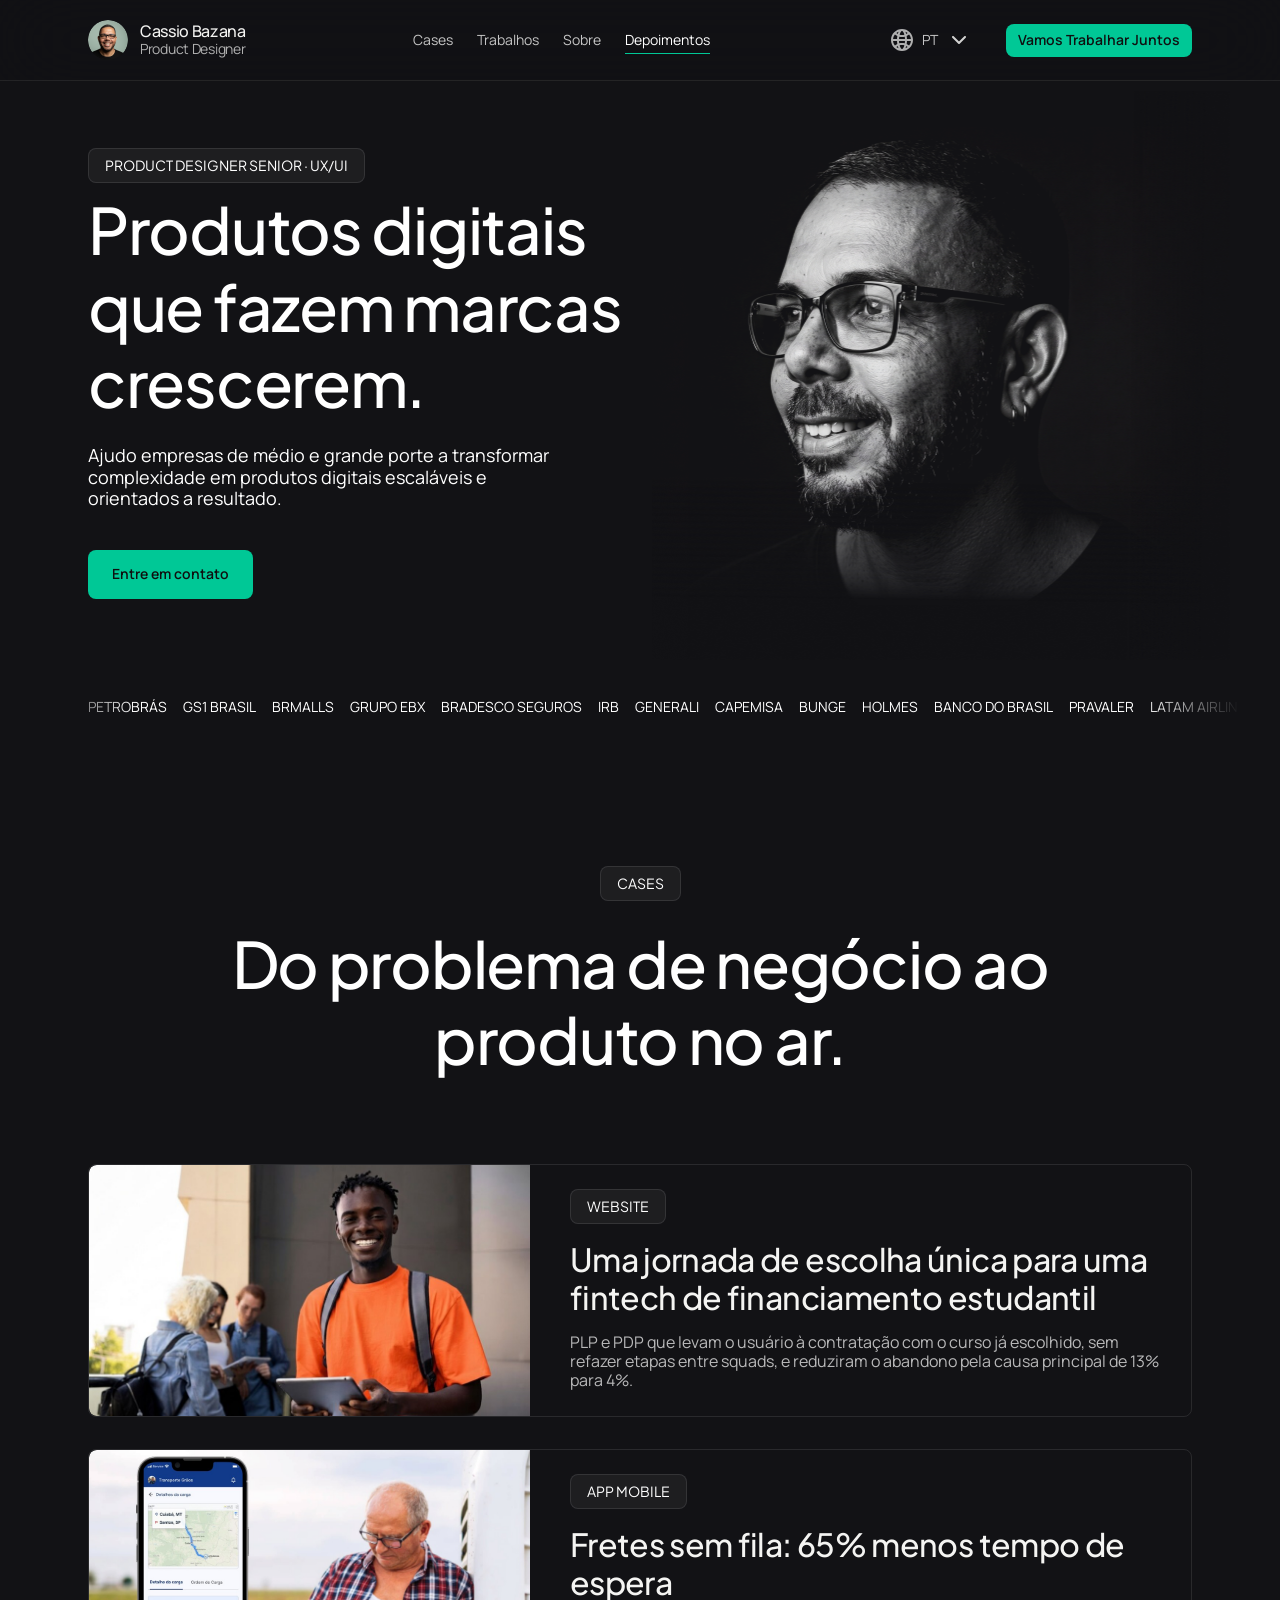
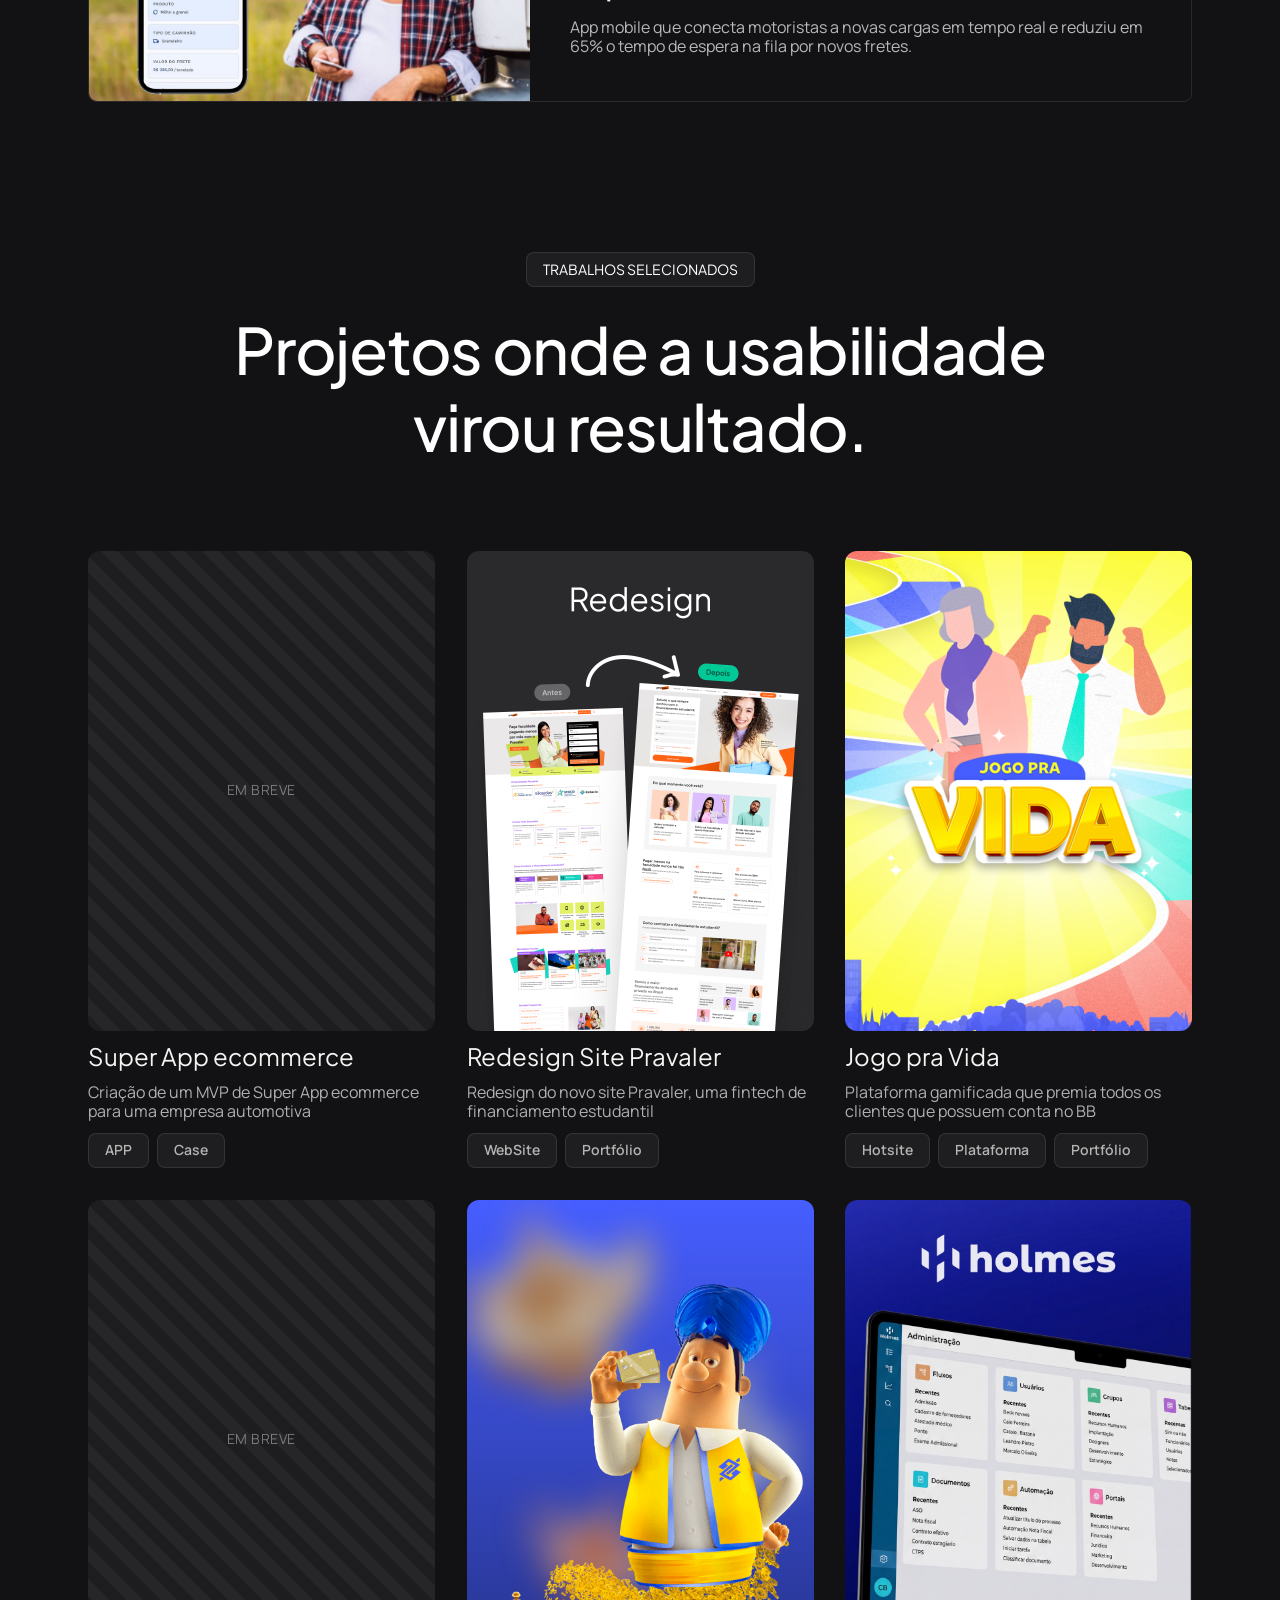
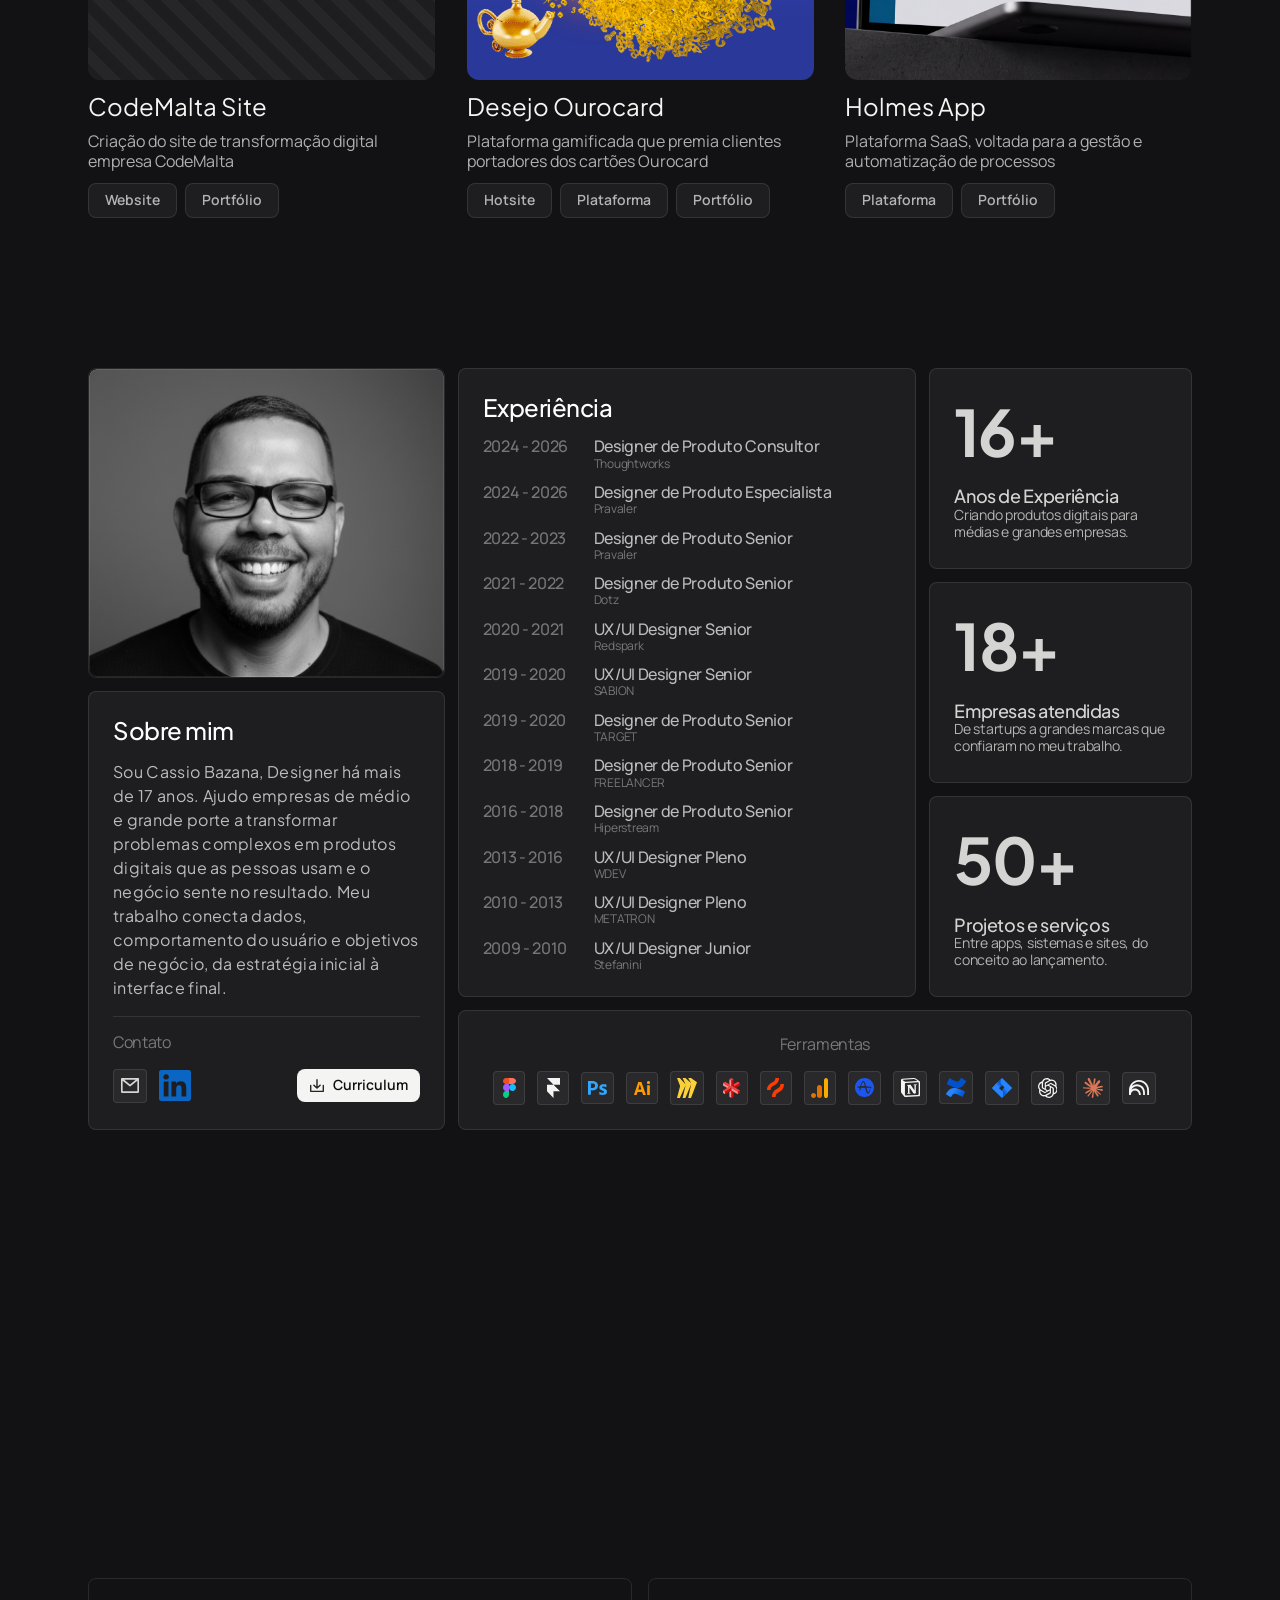
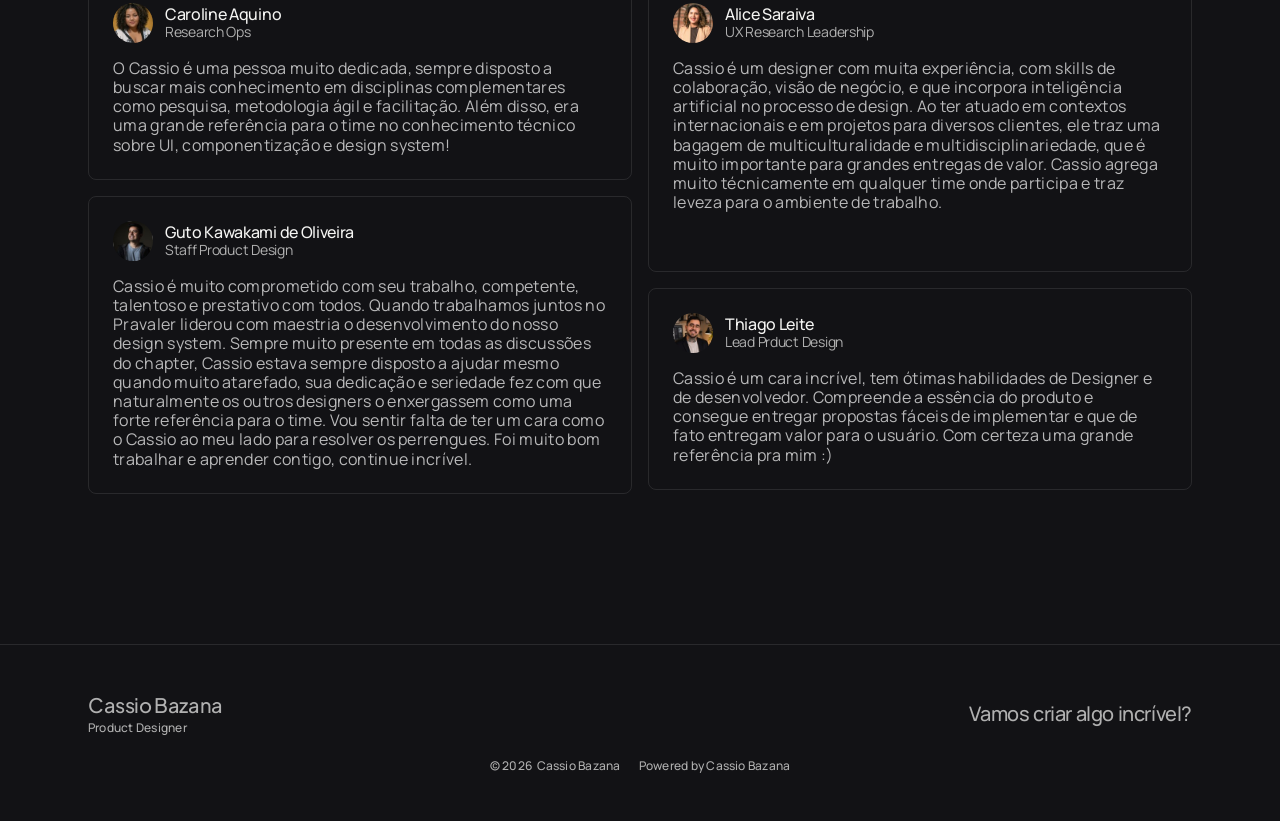
==== commit 222c59ce: "Move CV para assets/cv (pasta 'cvs' e bloqueada por hosts como diretorio de VCS)" ====
--- a/index.html
+++ b/index.html
@@ -272,7 +272,7 @@
                 </span>
               </a>
             </div>
-            <a class="btn btn-light btn-sm" id="cv-link" href="cvs/cv-cassio-bazana.pdf" target="_blank" rel="noopener" data-href-pt="cvs/cv-cassio-bazana.pdf" data-href-en="cvs/resume-cassio-bazana.pdf">
+            <a class="btn btn-light btn-sm" id="cv-link" href="assets/cv/cv-cassio-bazana.pdf" target="_blank" rel="noopener" data-href-pt="assets/cv/cv-cassio-bazana.pdf" data-href-en="assets/cv/resume-cassio-bazana.pdf">
               <span class="icon-box" style="--w:16px;--h:16px;">
                 <i class="ip" style="inset:8.33%;"><img src="assets/icon-download.svg" alt=""></i>
               </span>
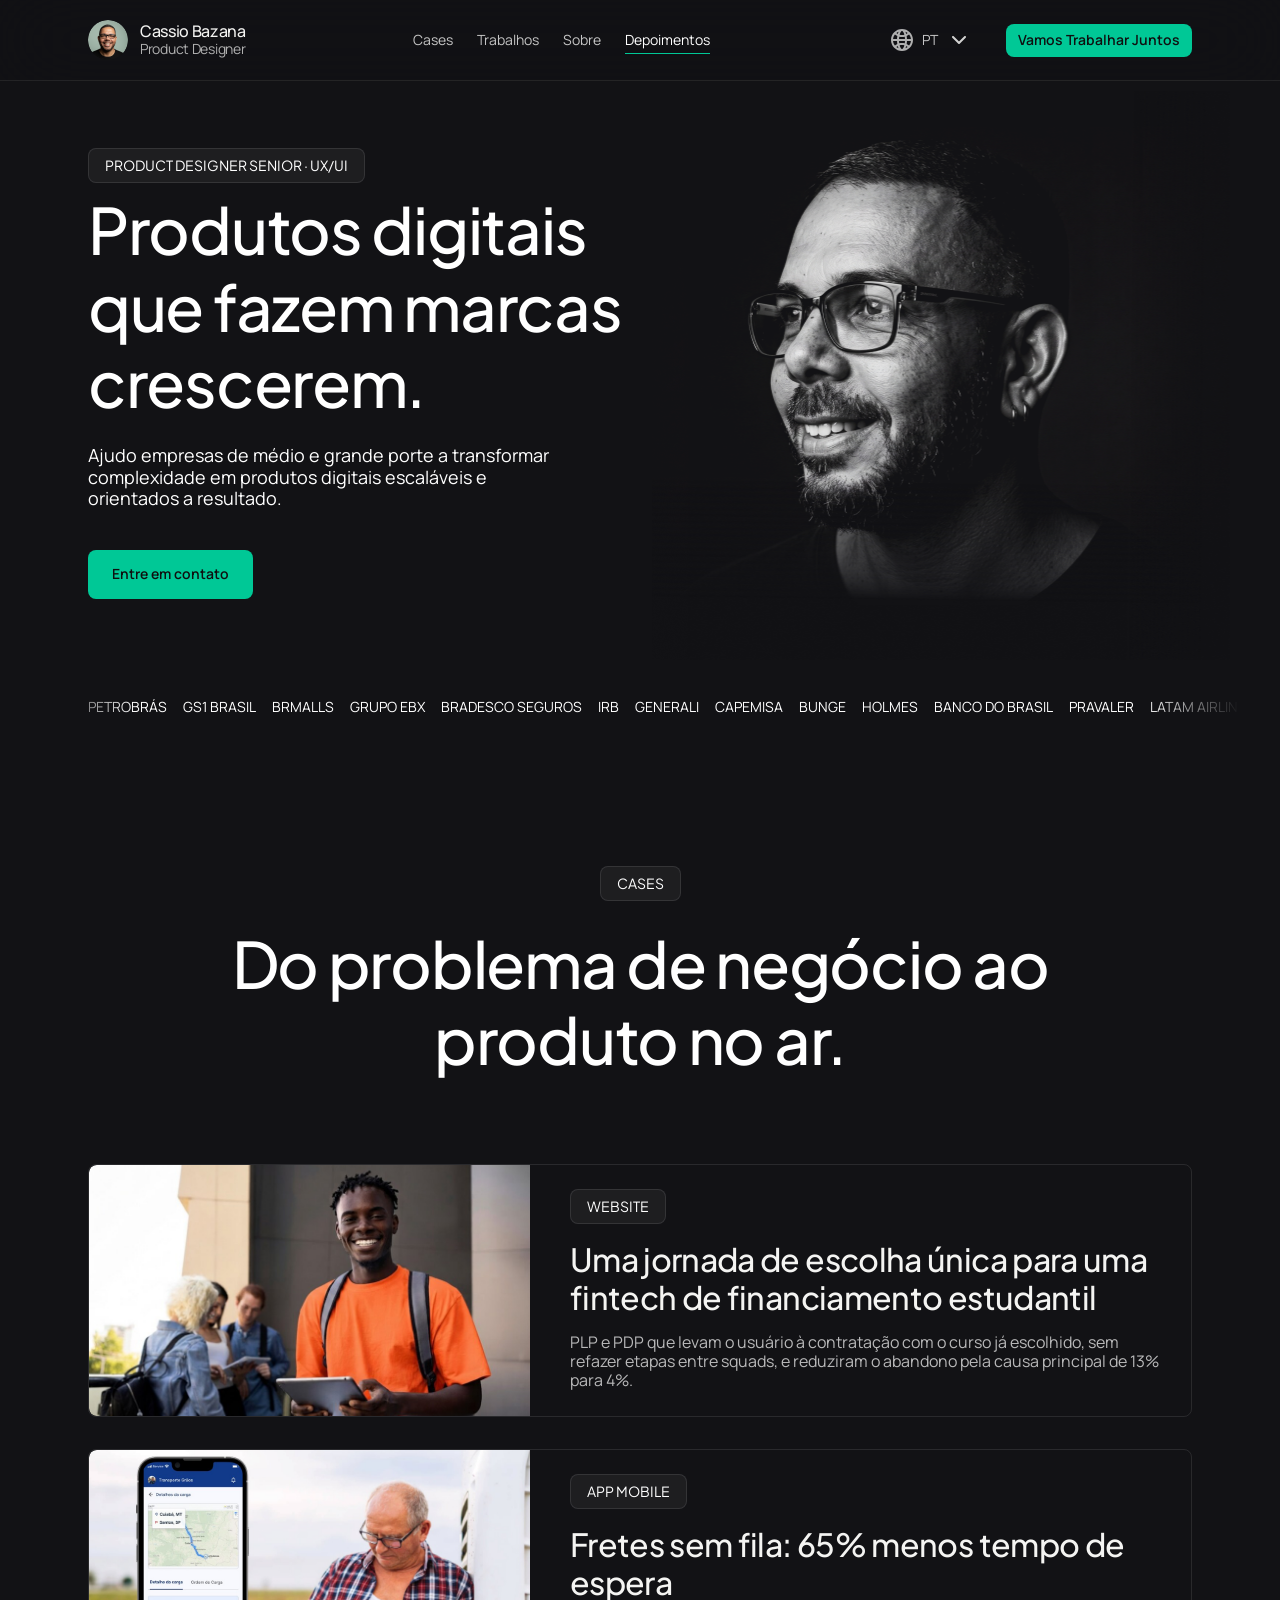
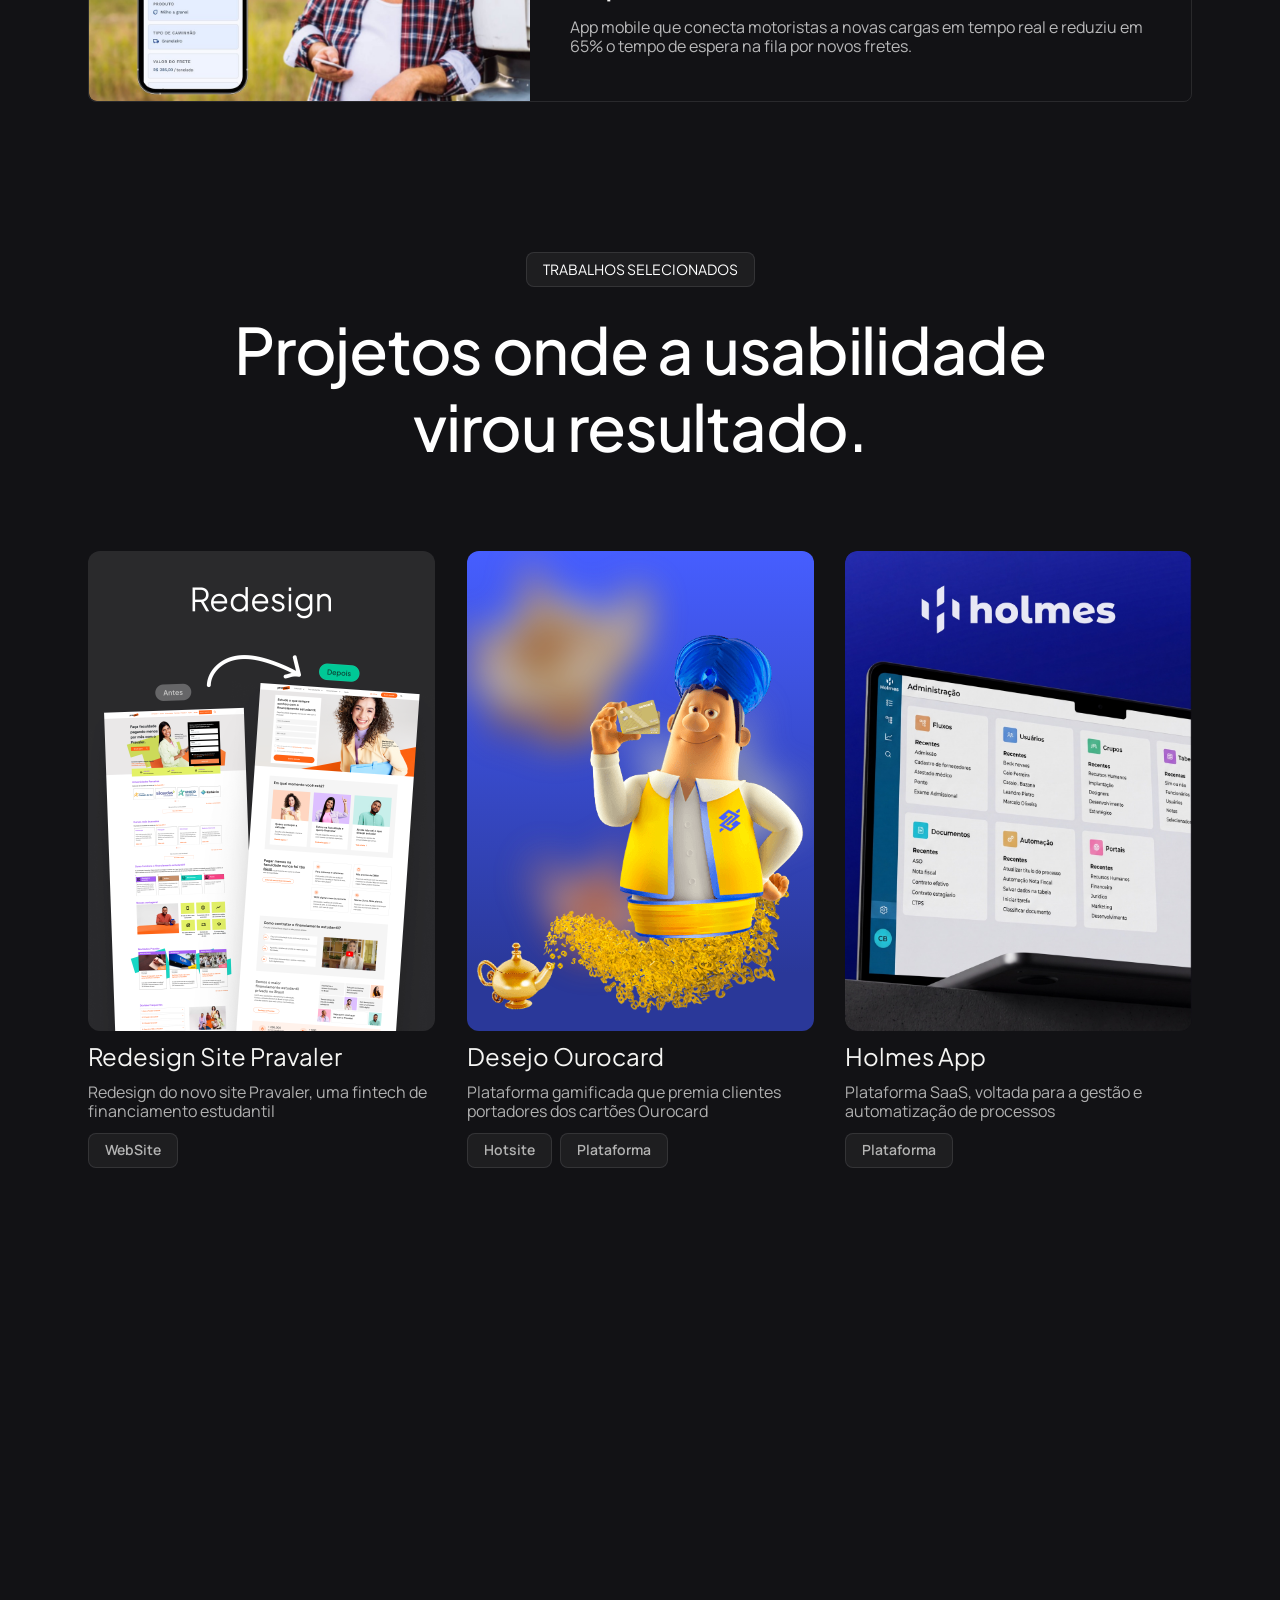
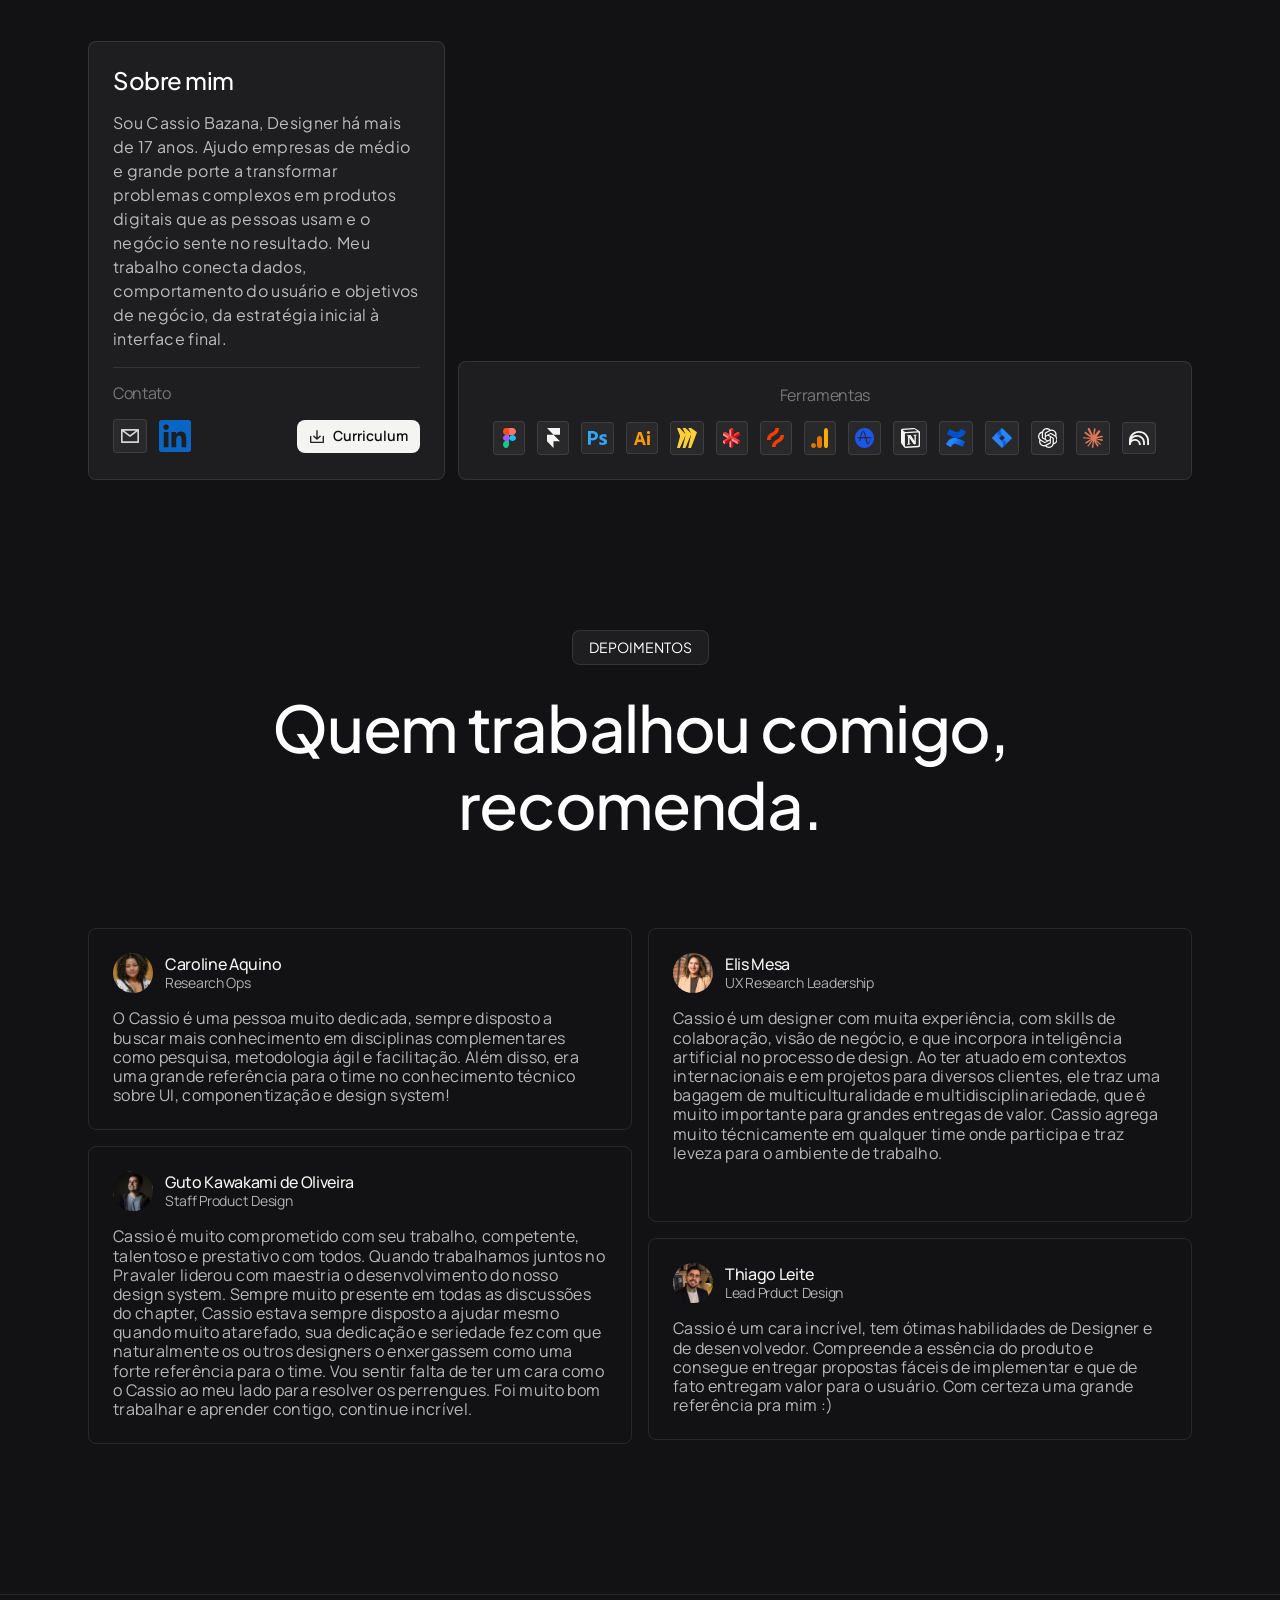
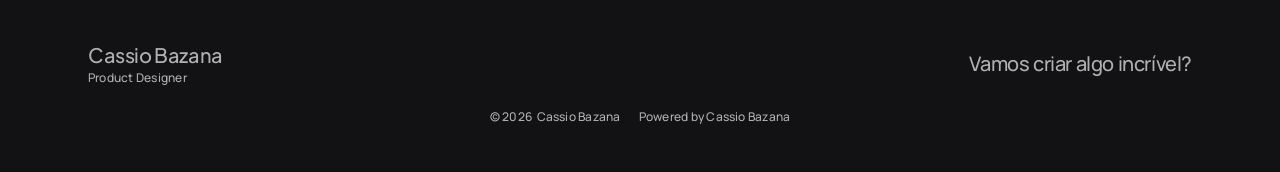
==== commit 205d8779: "Home: oculta 3 trabalhos, remove tag Portfolio dos demais, ajusta depoimento" ====
--- a/index.html
+++ b/index.html
@@ -135,6 +135,7 @@
       </div>
 
       <div class="work-grid">
+        <!-- OCULTO a pedido
         <article class="work-card reveal">
           <div class="work-media"><div class="work-ph">em breve</div></div>
           <h3 class="work-title">Super App ecommerce</h3>
@@ -144,6 +145,8 @@
             <span class="chip">Case</span>
           </div>
         </article>
+        -->
+
 
         <a class="work-card reveal" href="redesign-pravaler.html" data-reveal-delay="80">
           <div class="work-media"><img src="assets/project-pravaler.png" alt="Redesign do site Pravaler"></div>
@@ -151,10 +154,10 @@
           <p class="work-desc">Redesign do novo site Pravaler, uma fintech de financiamento estudantil</p>
           <div class="tag-row">
             <span class="chip">WebSite</span>
-            <span class="chip">Portfólio</span>
-          </div>
-        </a>
-
+          </div>
+        </a>
+
+        <!-- OCULTO a pedido
         <a class="work-card reveal" href="jogo-pra-vida.html" data-reveal-delay="160">
           <div class="work-media"><img src="assets/project-jogopravida.png" alt="Plataforma Jogo pra Vida"></div>
           <h3 class="work-title">Jogo pra Vida</h3>
@@ -162,19 +165,20 @@
           <div class="tag-row">
             <span class="chip">Hotsite</span>
             <span class="chip">Plataforma</span>
-            <span class="chip">Portfólio</span>
-          </div>
-        </a>
-
+          </div>
+        </a>
+        -->
+
+        <!-- OCULTO a pedido
         <article class="work-card reveal">
           <div class="work-media"><div class="work-ph">em breve</div></div>
           <h3 class="work-title">CodeMalta Site</h3>
           <p class="work-desc">Criação do site de transformação digital empresa CodeMalta</p>
           <div class="tag-row">
             <span class="chip">Website</span>
-            <span class="chip">Portfólio</span>
           </div>
         </article>
+        -->
 
         <a class="work-card reveal" href="desejo-ourocard.html" data-reveal-delay="80">
           <div class="work-media work-media-ourocard">
@@ -186,7 +190,6 @@
           <div class="tag-row">
             <span class="chip">Hotsite</span>
             <span class="chip">Plataforma</span>
-            <span class="chip">Portfólio</span>
           </div>
         </a>
 
@@ -196,7 +199,6 @@
           <p class="work-desc">Plataforma SaaS, voltada para a gestão e automatização de processos</p>
           <div class="tag-row">
             <span class="chip">Plataforma</span>
-            <span class="chip">Portfólio</span>
           </div>
         </a>
       </div>
@@ -412,9 +414,9 @@
         <div class="testimonial-col">
           <article class="testimonial-card t-tall reveal" data-reveal-delay="120">
             <div class="testimonial-author">
-              <img class="testimonial-avatar" src="assets/avatar-alice.png" alt="Alice Saraiva">
+              <img class="testimonial-avatar" src="assets/avatar-alice.png" alt="Elis Mesa">
               <div class="testimonial-id">
-                <p class="testimonial-name">Alice Saraiva</p>
+                <p class="testimonial-name">Elis Mesa</p>
                 <p class="testimonial-role">UX Research Leadership</p>
               </div>
             </div>
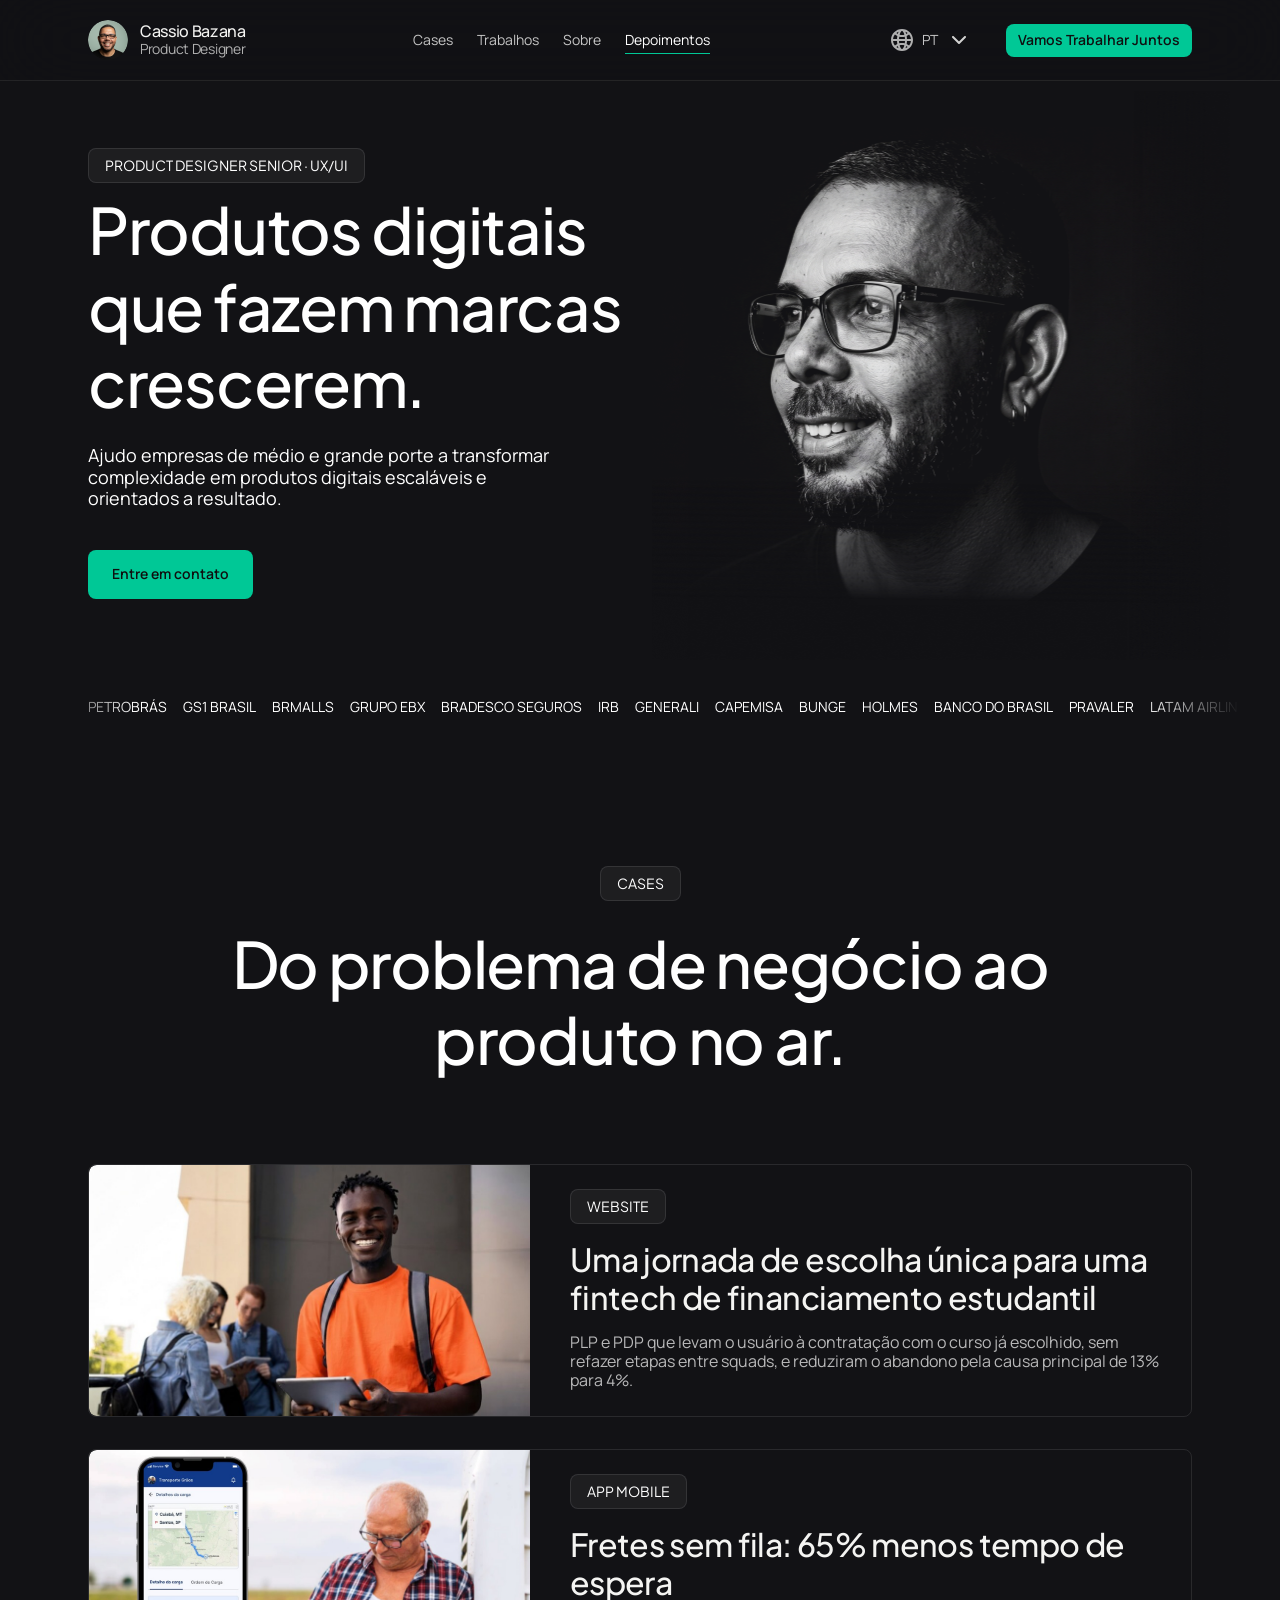
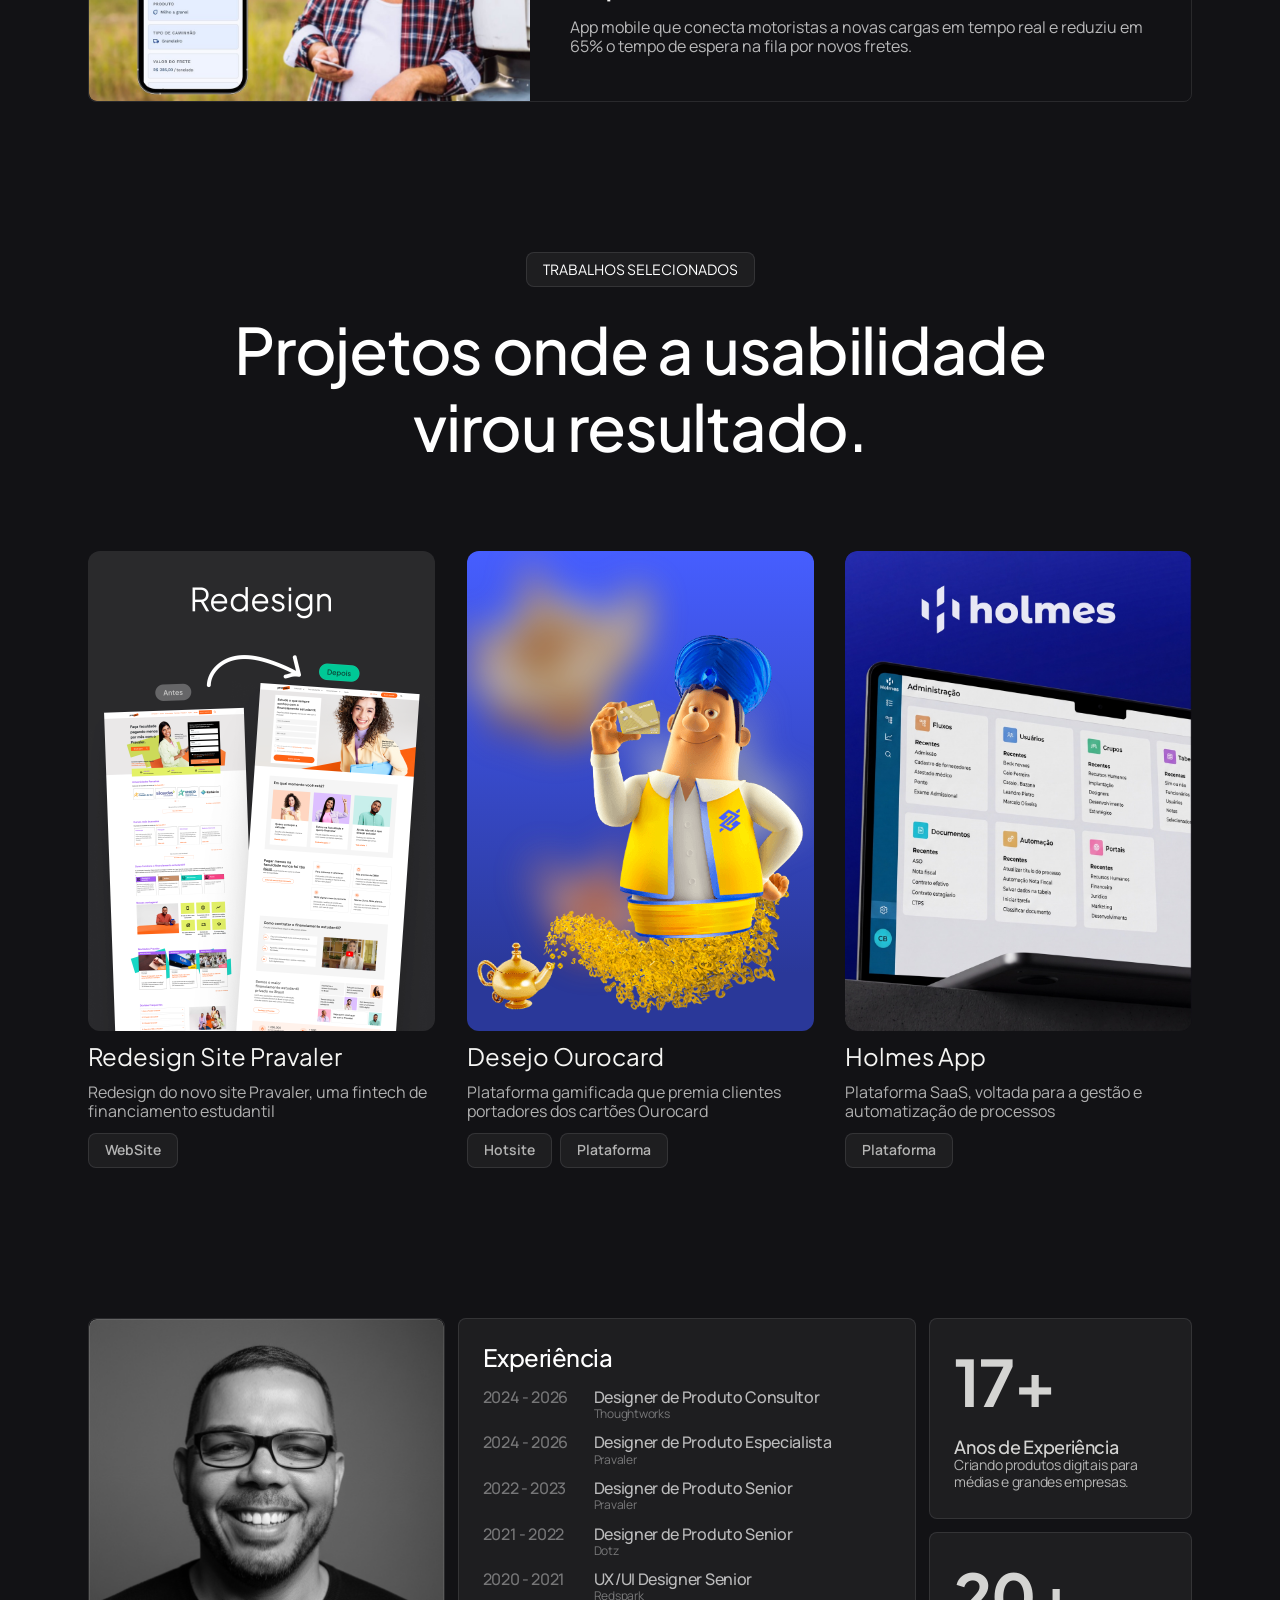
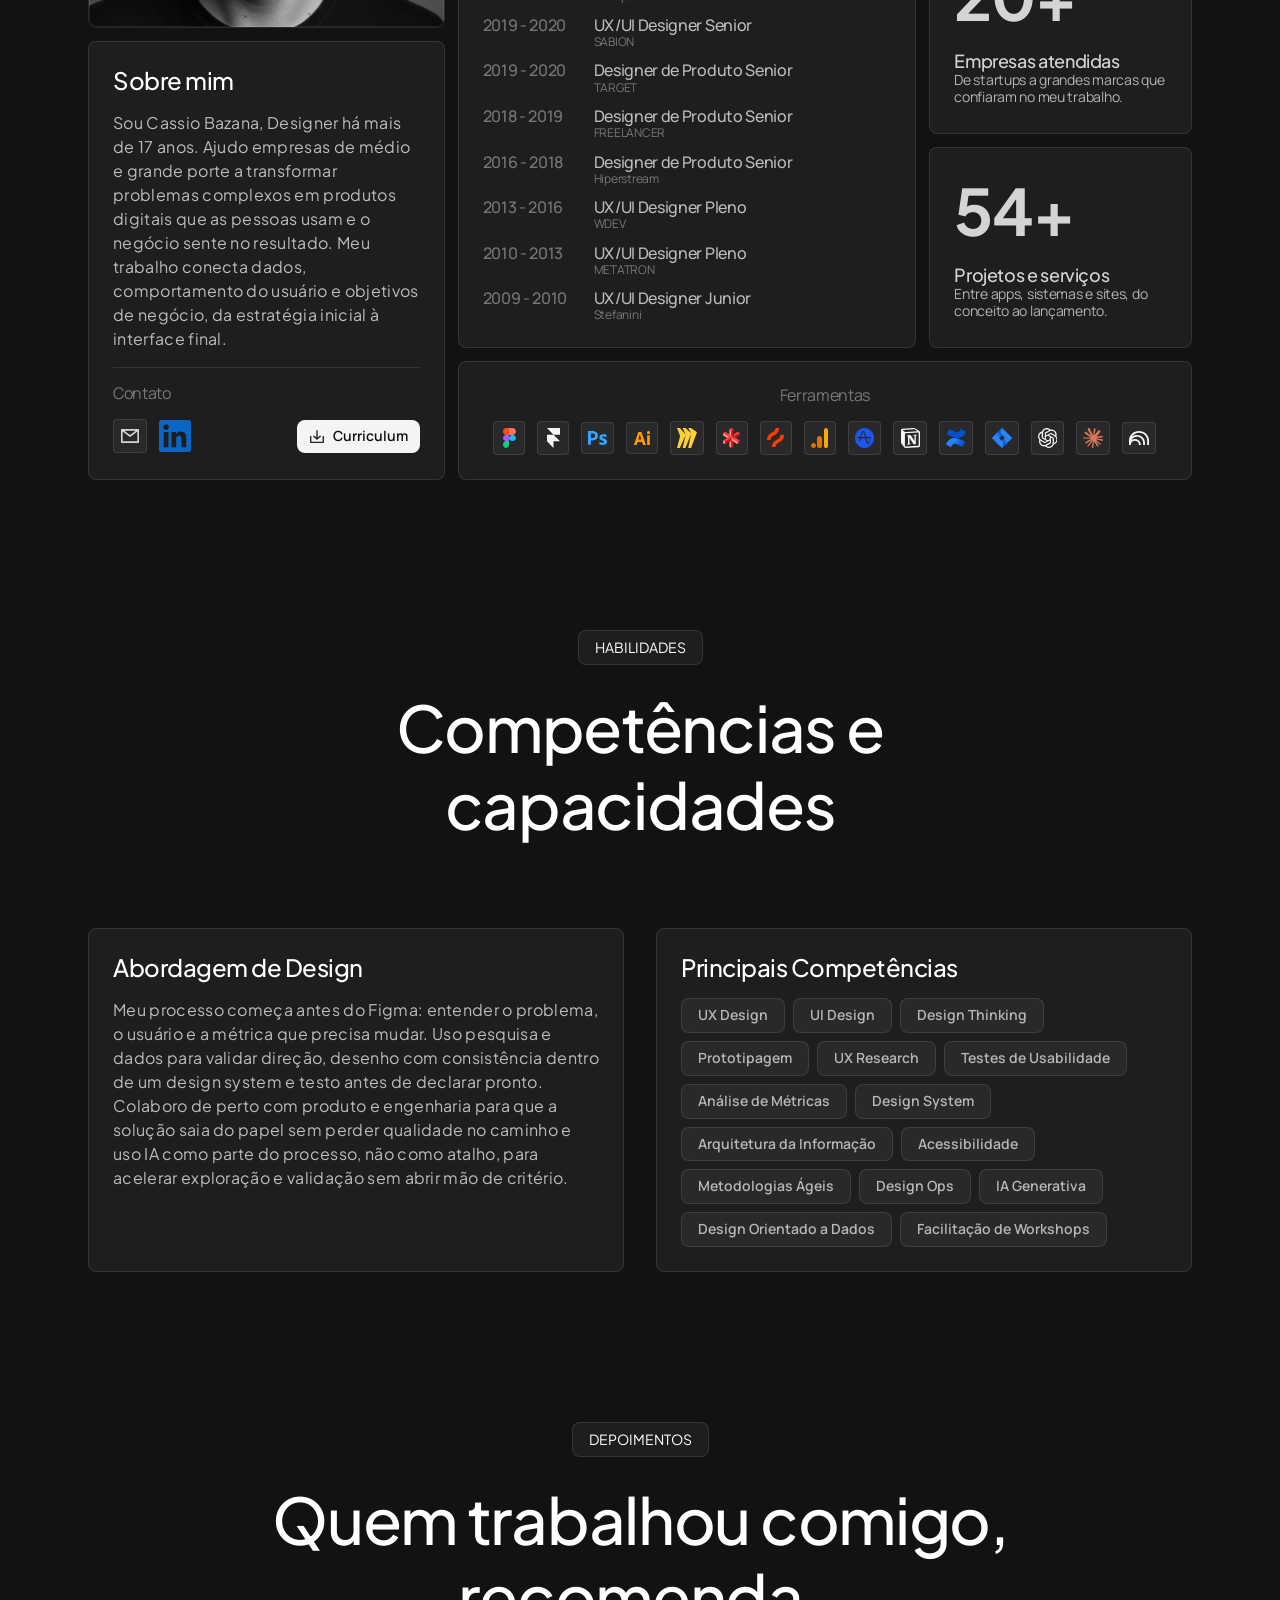
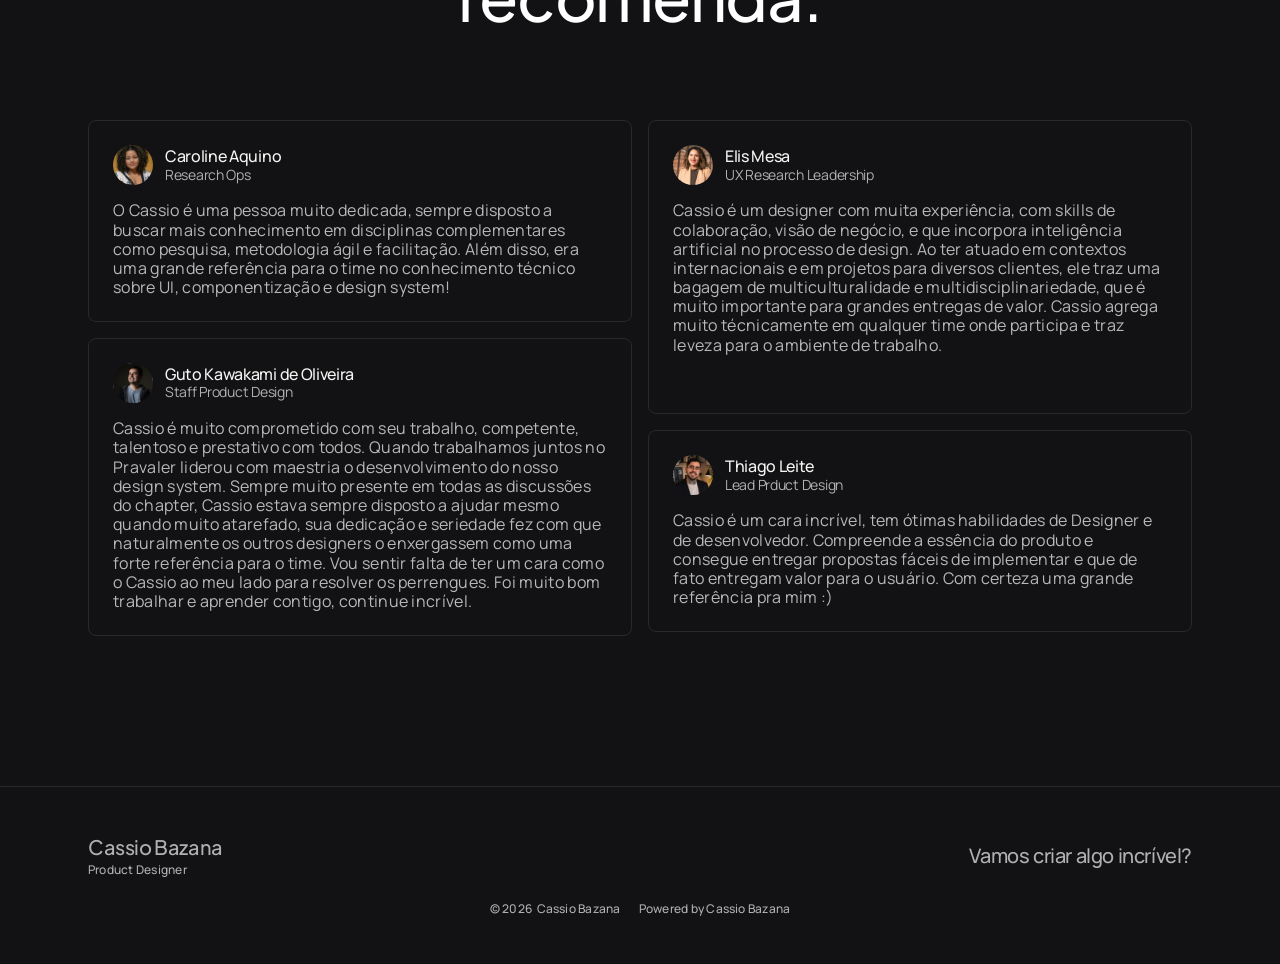
==== commit fb1bfa23: "Adiciona seção Habilidades: abordagem de design e competências" ====
--- a/index.html
+++ b/index.html
@@ -378,6 +378,44 @@
     </div>
   </section>
 
+  <!-- ============ HABILIDADES ============ -->
+  <section class="section" id="habilidades">
+    <div class="container">
+      <div class="section-head reveal">
+        <span class="badge">HABILIDADES</span>
+        <h2 class="section-title">Competências e capacidades</h2>
+      </div>
+
+      <div class="skills-grid">
+        <div class="bento-card skills-card reveal">
+          <h3 class="card-heading">Abordagem de Design</h3>
+          <p class="about-text">Meu processo começa antes do Figma: entender o problema, o usuário e a métrica que precisa mudar. Uso pesquisa e dados para validar direção, desenho com consistência dentro de um design system e testo antes de declarar pronto. Colaboro de perto com produto e engenharia para que a solução saia do papel sem perder qualidade no caminho e uso IA como parte do processo, não como atalho, para acelerar exploração e validação sem abrir mão de critério.</p>
+        </div>
+
+        <div class="bento-card skills-card reveal" data-reveal-delay="80">
+          <h3 class="card-heading">Principais Competências</h3>
+          <div class="tag-row skills-chips">
+            <span class="chip">UX Design</span>
+            <span class="chip">UI Design</span>
+            <span class="chip">Design Thinking</span>
+            <span class="chip">Prototipagem</span>
+            <span class="chip">UX Research</span>
+            <span class="chip">Testes de Usabilidade</span>
+            <span class="chip">Análise de Métricas</span>
+            <span class="chip">Design System</span>
+            <span class="chip">Arquitetura da Informação</span>
+            <span class="chip">Acessibilidade</span>
+            <span class="chip">Metodologias Ágeis</span>
+            <span class="chip">Design Ops</span>
+            <span class="chip">IA Generativa</span>
+            <span class="chip">Design Orientado a Dados</span>
+            <span class="chip">Facilitação de Workshops</span>
+          </div>
+        </div>
+      </div>
+    </div>
+  </section>
+
   <!-- ============ DEPOIMENTOS ============ -->
   <section class="section" id="depoimentos">
     <div class="container">
--- a/css/styles.css
+++ b/css/styles.css
@@ -806,6 +806,16 @@
   flex-wrap: wrap;
 }
 
+/* ---------- Habilidades ---------- */
+
+.skills-grid {
+  display: grid;
+  grid-template-columns: 1fr 1fr;
+  gap: 32px;
+}
+
+.skills-chips { gap: 8px; }
+
 /* ---------- Depoimentos ---------- */
 
 .testimonials {
@@ -983,6 +993,8 @@
   .case-media { width: 100%; max-width: none; border-radius: var(--radius) var(--radius) 0 0; }
 
   .testimonials { grid-template-columns: 1fr; }
+
+  .skills-grid { grid-template-columns: 1fr; }
 
   .bento-stats { flex-direction: column; }
 
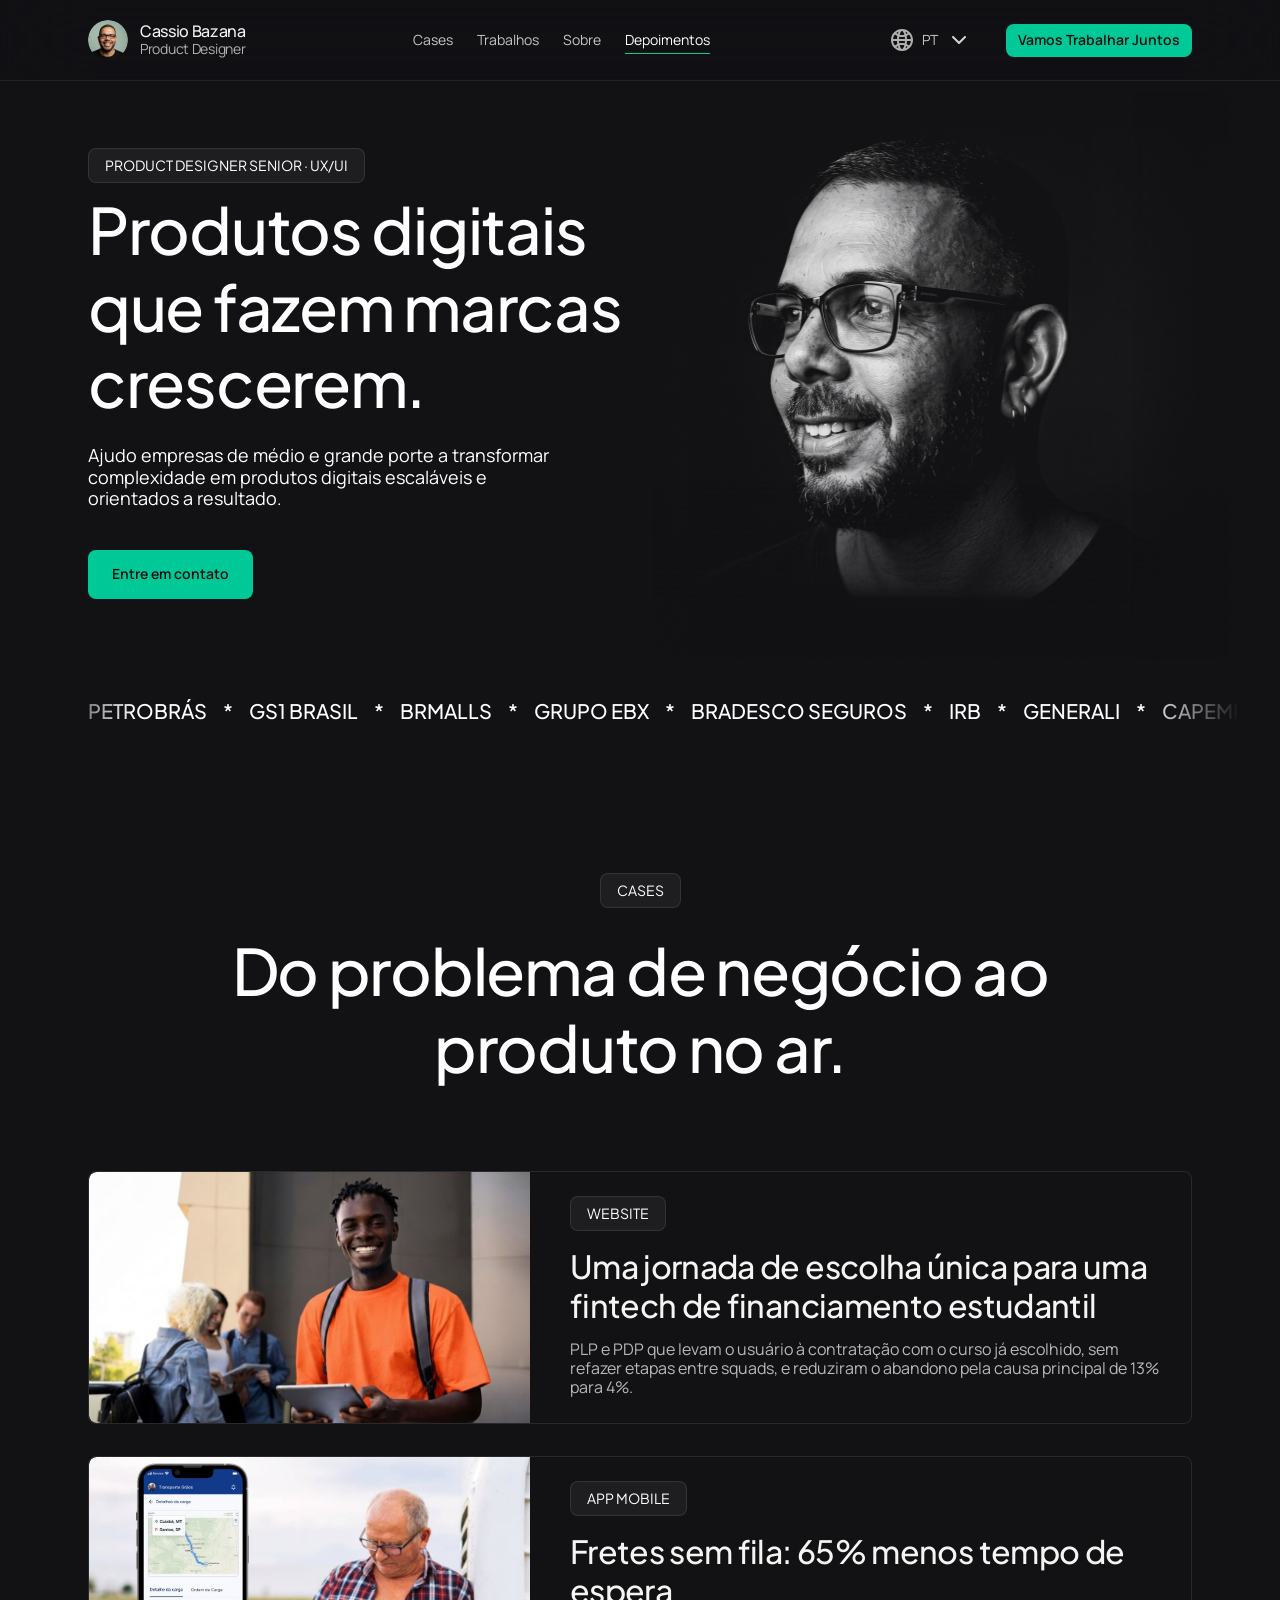
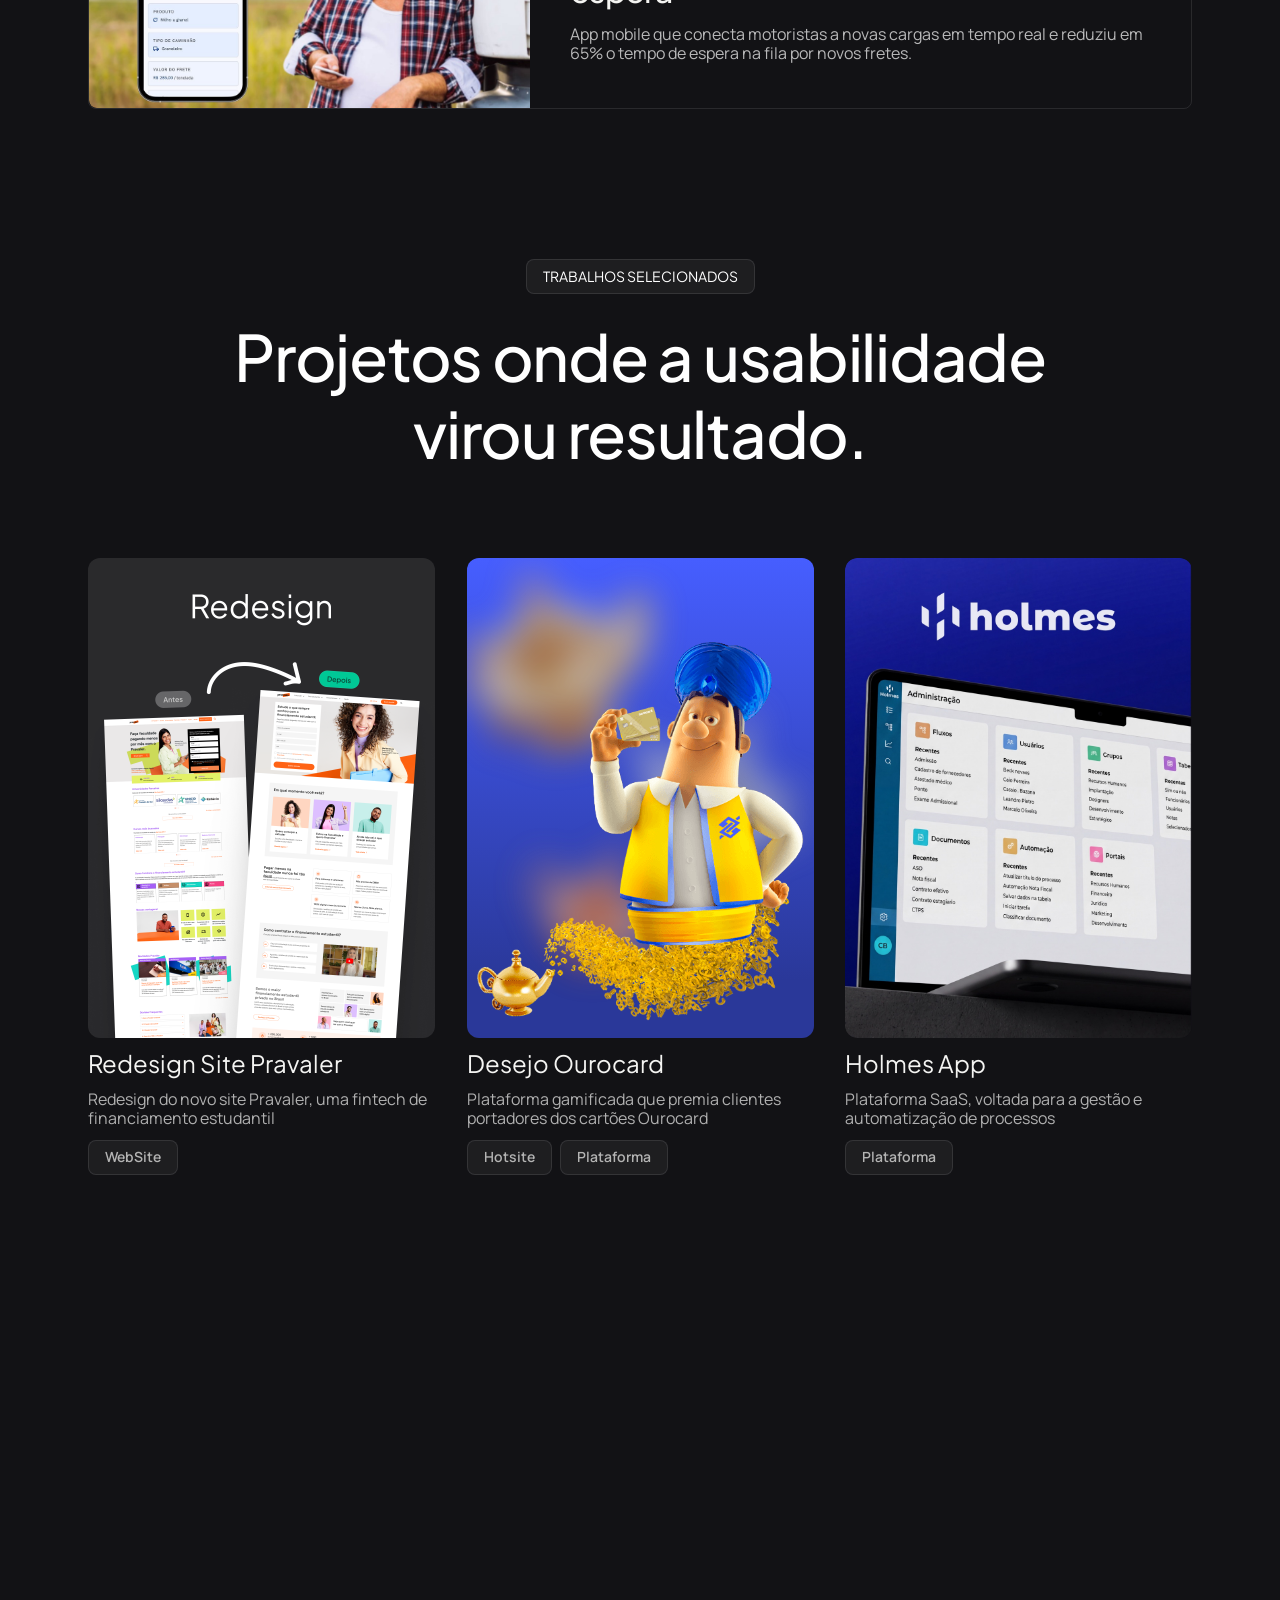
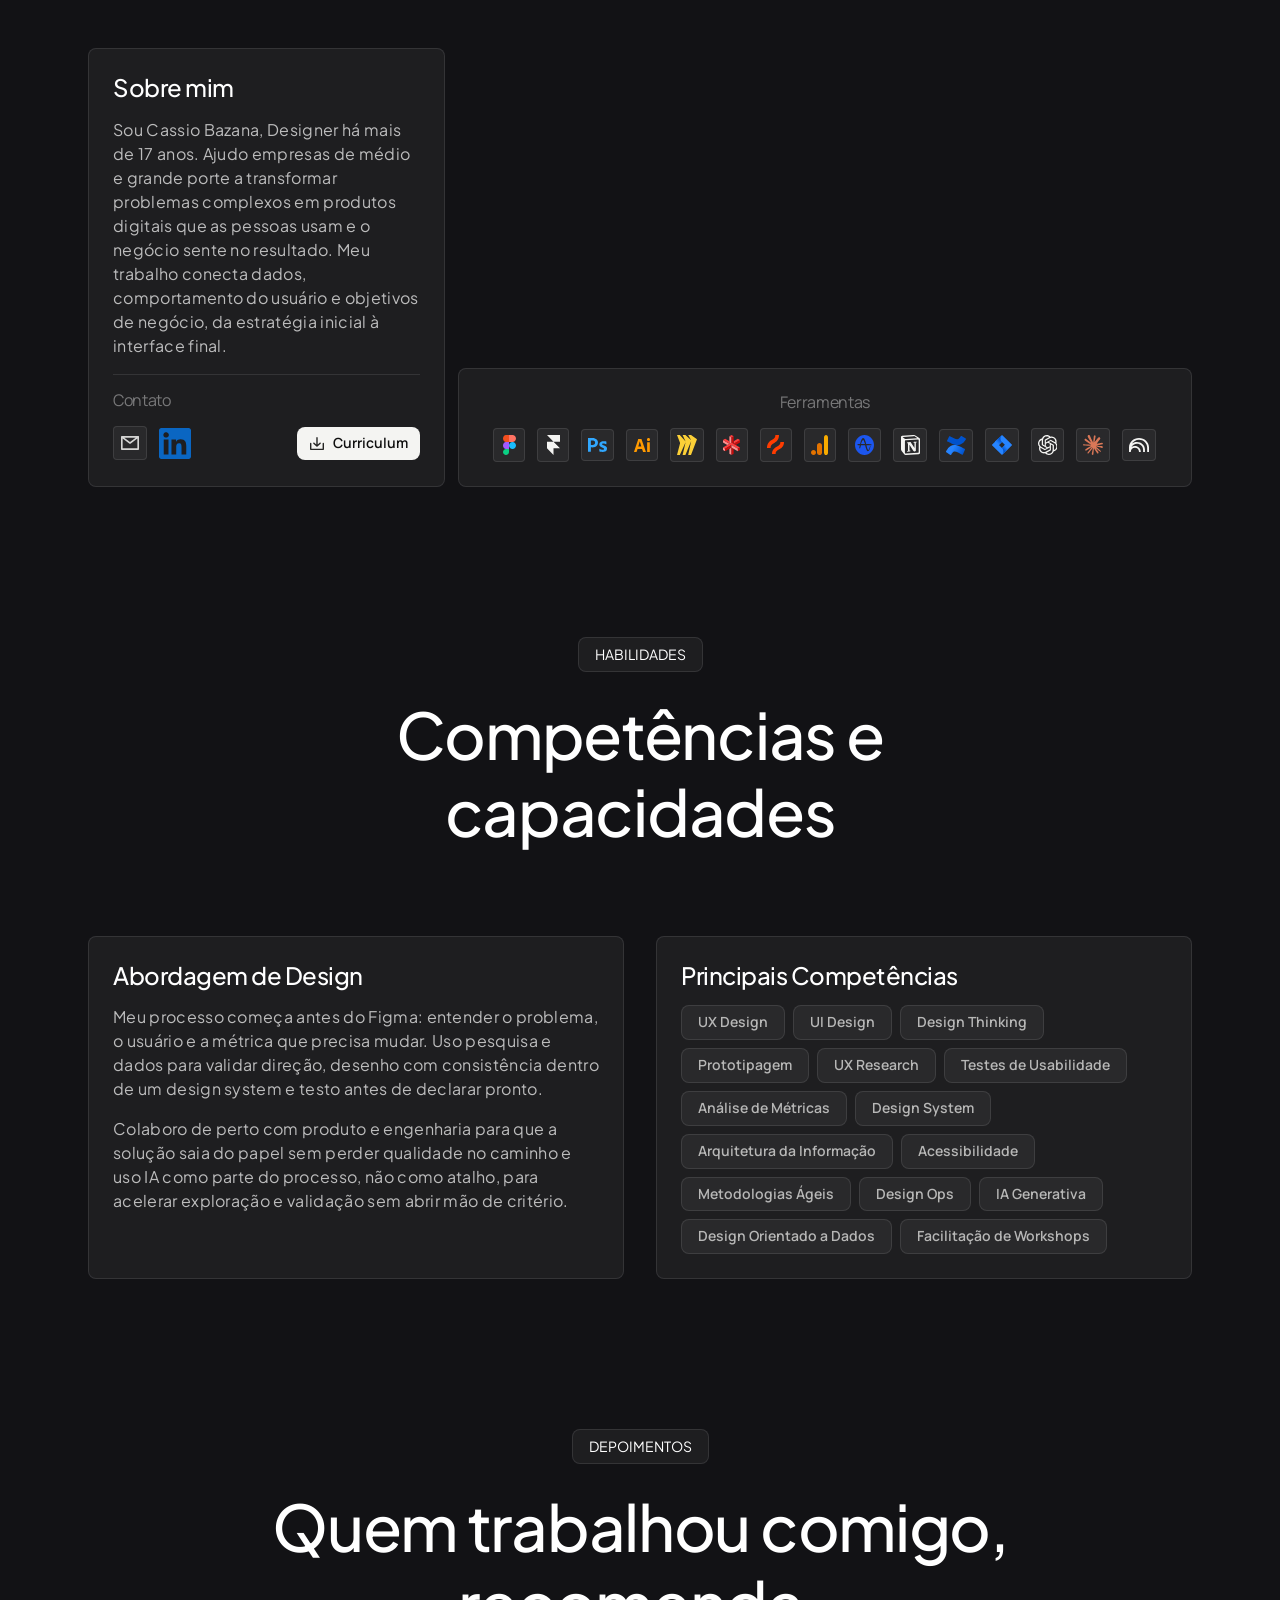
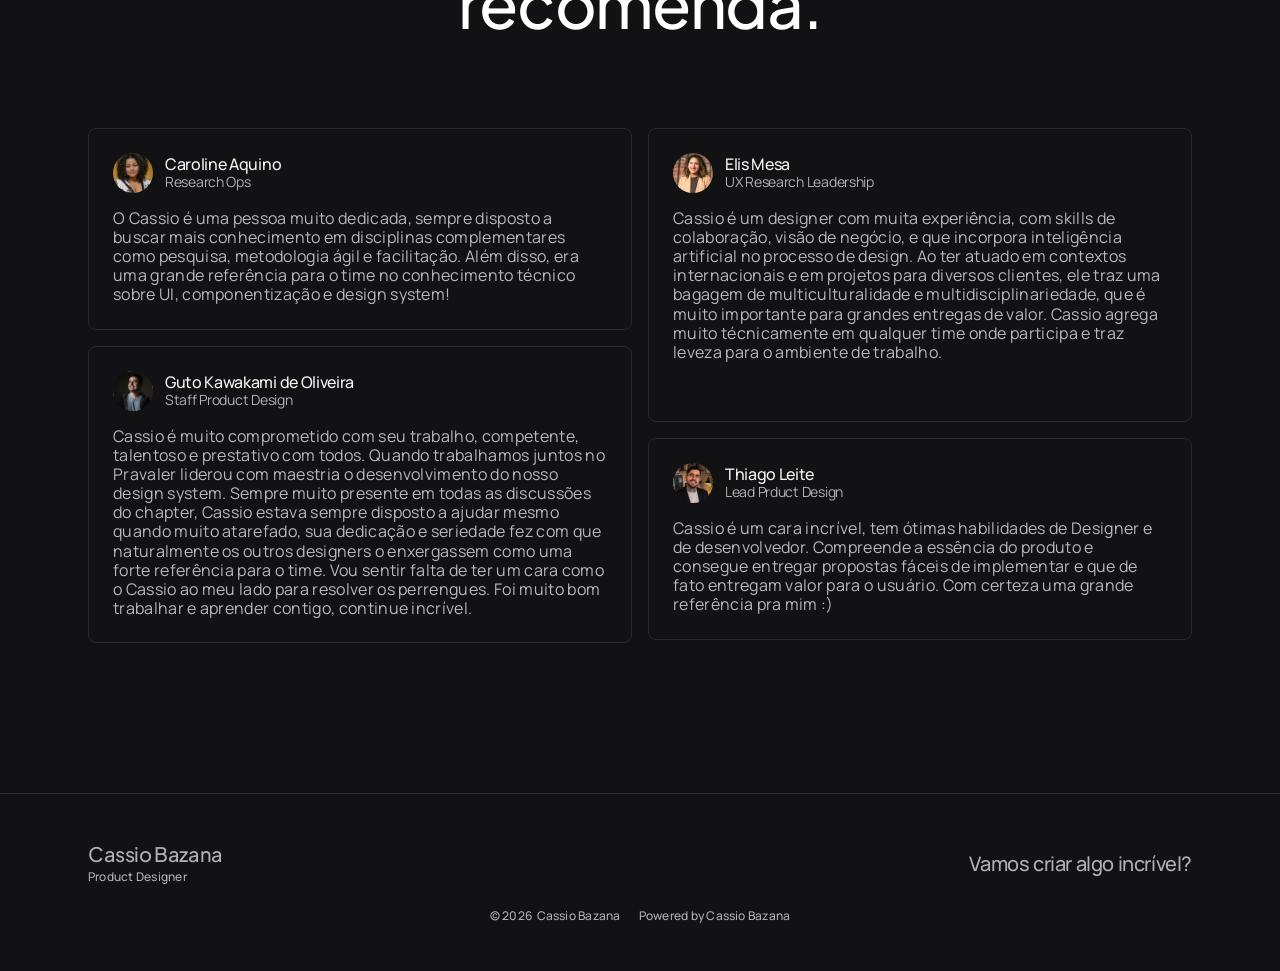
==== commit 413cf760: "Ajustes de texto" ====
--- a/index.html
+++ b/index.html
@@ -72,17 +72,17 @@
   <div class="marquee" aria-label="Empresas atendidas">
     <div class="marquee-track">
       <div class="marquee-group">
-        <span>PETROBRÁS</span><span>GS1 BRASIL</span><span>BRMALLS</span><span>GRUPO EBX</span>
-        <span>BRADESCO SEGUROS</span><span>IRB</span><span>GENERALI</span><span>CAPEMISA</span>
-        <span>BUNGE</span><span>HOLMES</span><span>BANCO DO BRASIL</span><span>PRAVALER</span>
-        <span>LATAM AIRLINES</span><span>LATAM PASS</span><span>V3RSO</span><span>GRUPO COMOLATTI</span>
+        <span>PETROBRÁS</span><span class="marquee-sep" aria-hidden="true">*</span><span>GS1 BRASIL</span><span class="marquee-sep" aria-hidden="true">*</span><span>BRMALLS</span><span class="marquee-sep" aria-hidden="true">*</span><span>GRUPO EBX</span><span class="marquee-sep" aria-hidden="true">*</span>
+        <span>BRADESCO SEGUROS</span><span class="marquee-sep" aria-hidden="true">*</span><span>IRB</span><span class="marquee-sep" aria-hidden="true">*</span><span>GENERALI</span><span class="marquee-sep" aria-hidden="true">*</span><span>CAPEMISA</span><span class="marquee-sep" aria-hidden="true">*</span>
+        <span>BUNGE</span><span class="marquee-sep" aria-hidden="true">*</span><span>HOLMES</span><span class="marquee-sep" aria-hidden="true">*</span><span>BANCO DO BRASIL</span><span class="marquee-sep" aria-hidden="true">*</span><span>PRAVALER</span><span class="marquee-sep" aria-hidden="true">*</span>
+        <span>LATAM AIRLINES</span><span class="marquee-sep" aria-hidden="true">*</span><span>LATAM PASS</span><span class="marquee-sep" aria-hidden="true">*</span><span>V3RSO</span><span class="marquee-sep" aria-hidden="true">*</span><span>GRUPO COMOLATTI</span><span class="marquee-sep" aria-hidden="true">*</span>
         <span>THOUGHTWORKS</span>
       </div>
       <div class="marquee-group" aria-hidden="true">
-        <span>PETROBRÁS</span><span>GS1 BRASIL</span><span>BRMALLS</span><span>GRUPO EBX</span>
-        <span>BRADESCO SEGUROS</span><span>IRB</span><span>GENERALI</span><span>CAPEMISA</span>
-        <span>BUNGE</span><span>HOLMES</span><span>BANCO DO BRASIL</span><span>PRAVALER</span>
-        <span>LATAM AIRLINES</span><span>LATAM PASS</span><span>V3RSO</span><span>GRUPO COMOLATTI</span>
+        <span>PETROBRÁS</span><span class="marquee-sep">*</span><span>GS1 BRASIL</span><span class="marquee-sep">*</span><span>BRMALLS</span><span class="marquee-sep">*</span><span>GRUPO EBX</span><span class="marquee-sep">*</span>
+        <span>BRADESCO SEGUROS</span><span class="marquee-sep">*</span><span>IRB</span><span class="marquee-sep">*</span><span>GENERALI</span><span class="marquee-sep">*</span><span>CAPEMISA</span><span class="marquee-sep">*</span>
+        <span>BUNGE</span><span class="marquee-sep">*</span><span>HOLMES</span><span class="marquee-sep">*</span><span>BANCO DO BRASIL</span><span class="marquee-sep">*</span><span>PRAVALER</span><span class="marquee-sep">*</span>
+        <span>LATAM AIRLINES</span><span class="marquee-sep">*</span><span>LATAM PASS</span><span class="marquee-sep">*</span><span>V3RSO</span><span class="marquee-sep">*</span><span>GRUPO COMOLATTI</span><span class="marquee-sep">*</span>
         <span>THOUGHTWORKS</span>
       </div>
     </div>
@@ -389,7 +389,8 @@
       <div class="skills-grid">
         <div class="bento-card skills-card reveal">
           <h3 class="card-heading">Abordagem de Design</h3>
-          <p class="about-text">Meu processo começa antes do Figma: entender o problema, o usuário e a métrica que precisa mudar. Uso pesquisa e dados para validar direção, desenho com consistência dentro de um design system e testo antes de declarar pronto. Colaboro de perto com produto e engenharia para que a solução saia do papel sem perder qualidade no caminho e uso IA como parte do processo, não como atalho, para acelerar exploração e validação sem abrir mão de critério.</p>
+          <p class="about-text">Meu processo começa antes do Figma: entender o problema, o usuário e a métrica que precisa mudar. Uso pesquisa e dados para validar direção, desenho com consistência dentro de um design system e testo antes de declarar pronto.</p>
+          <p class="about-text">Colaboro de perto com produto e engenharia para que a solução saia do papel sem perder qualidade no caminho e uso IA como parte do processo, não como atalho, para acelerar exploração e validação sem abrir mão de critério.</p>
         </div>
 
         <div class="bento-card skills-card reveal" data-reveal-delay="80">
--- a/css/styles.css
+++ b/css/styles.css
@@ -438,10 +438,14 @@
   align-items: center;
   gap: 16px;
   padding-right: 16px;
-  font-size: 14px;
+  font-family: var(--font-display);
+  font-weight: 500;
+  font-size: 20px;
   color: #fff;
   white-space: nowrap;
 }
+
+.marquee-sep { color: inherit; }
 
 @keyframes marquee {
   from { transform: translateX(0); }
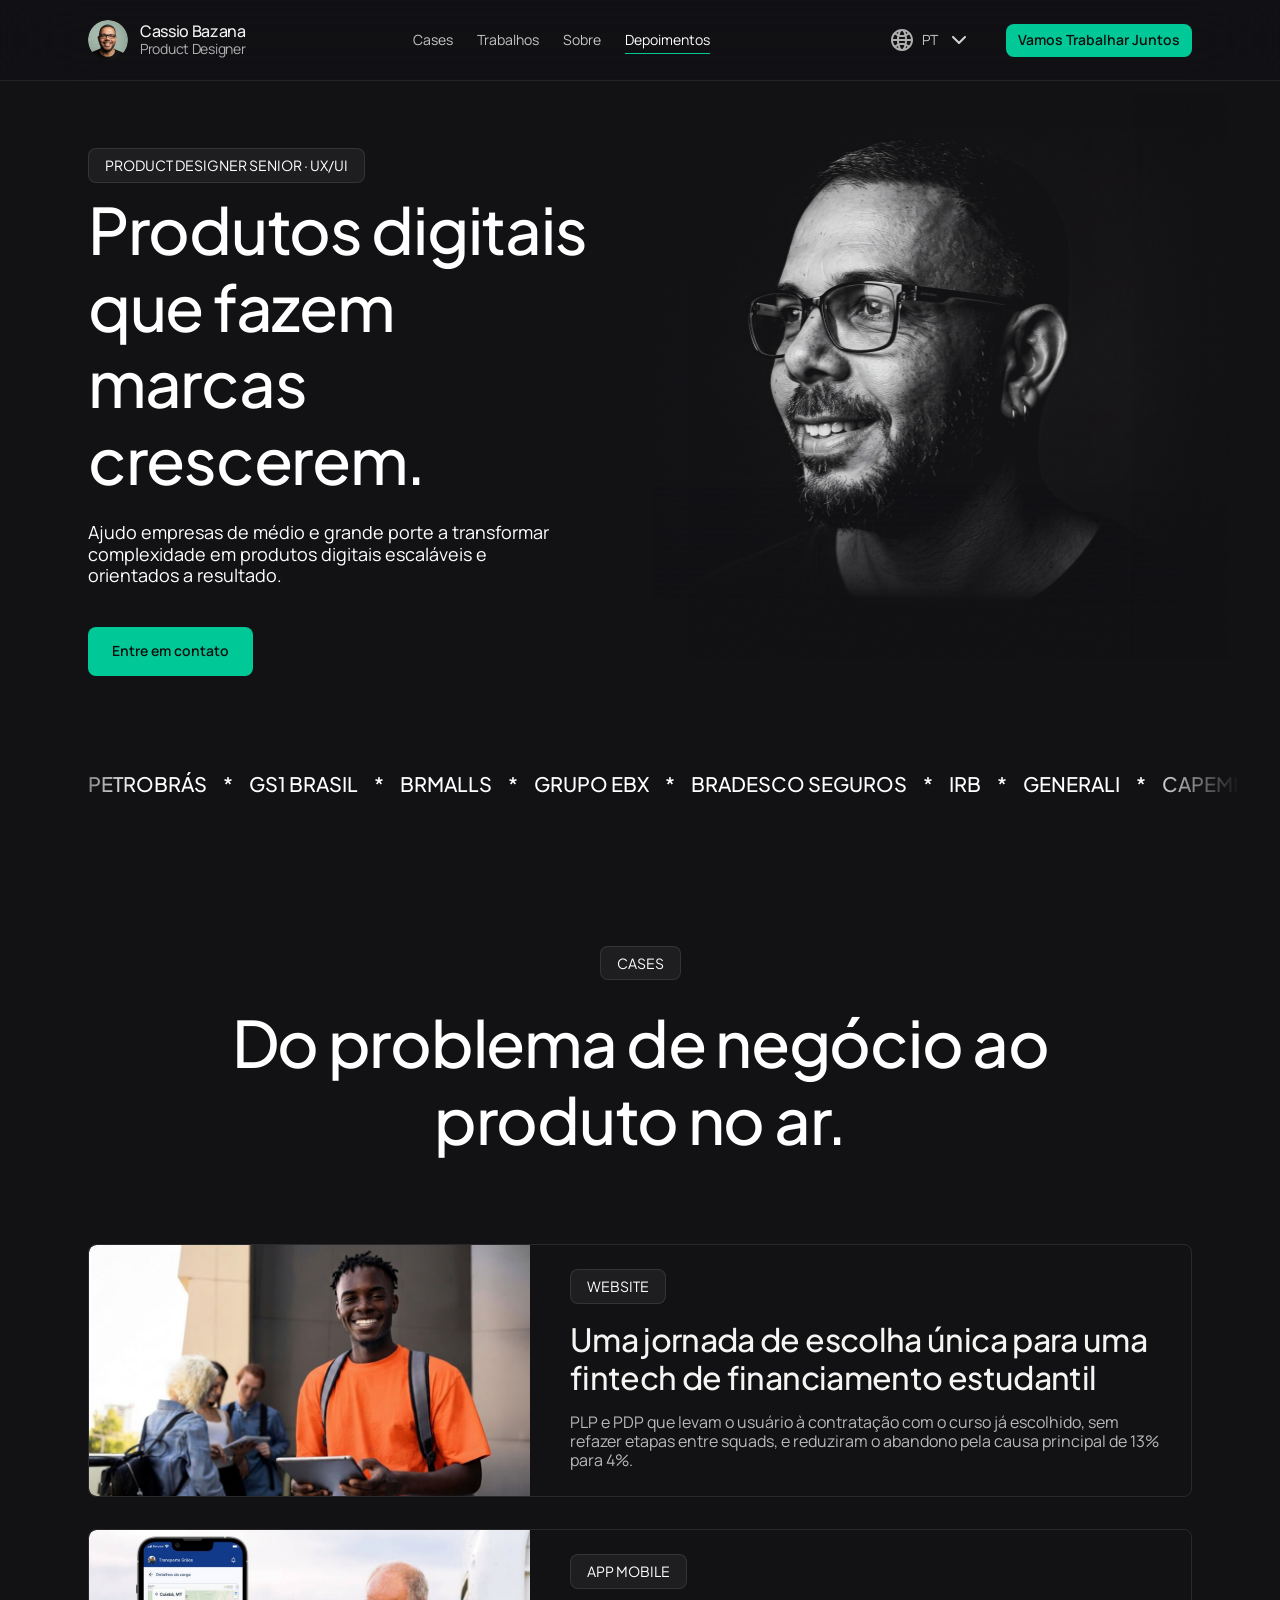
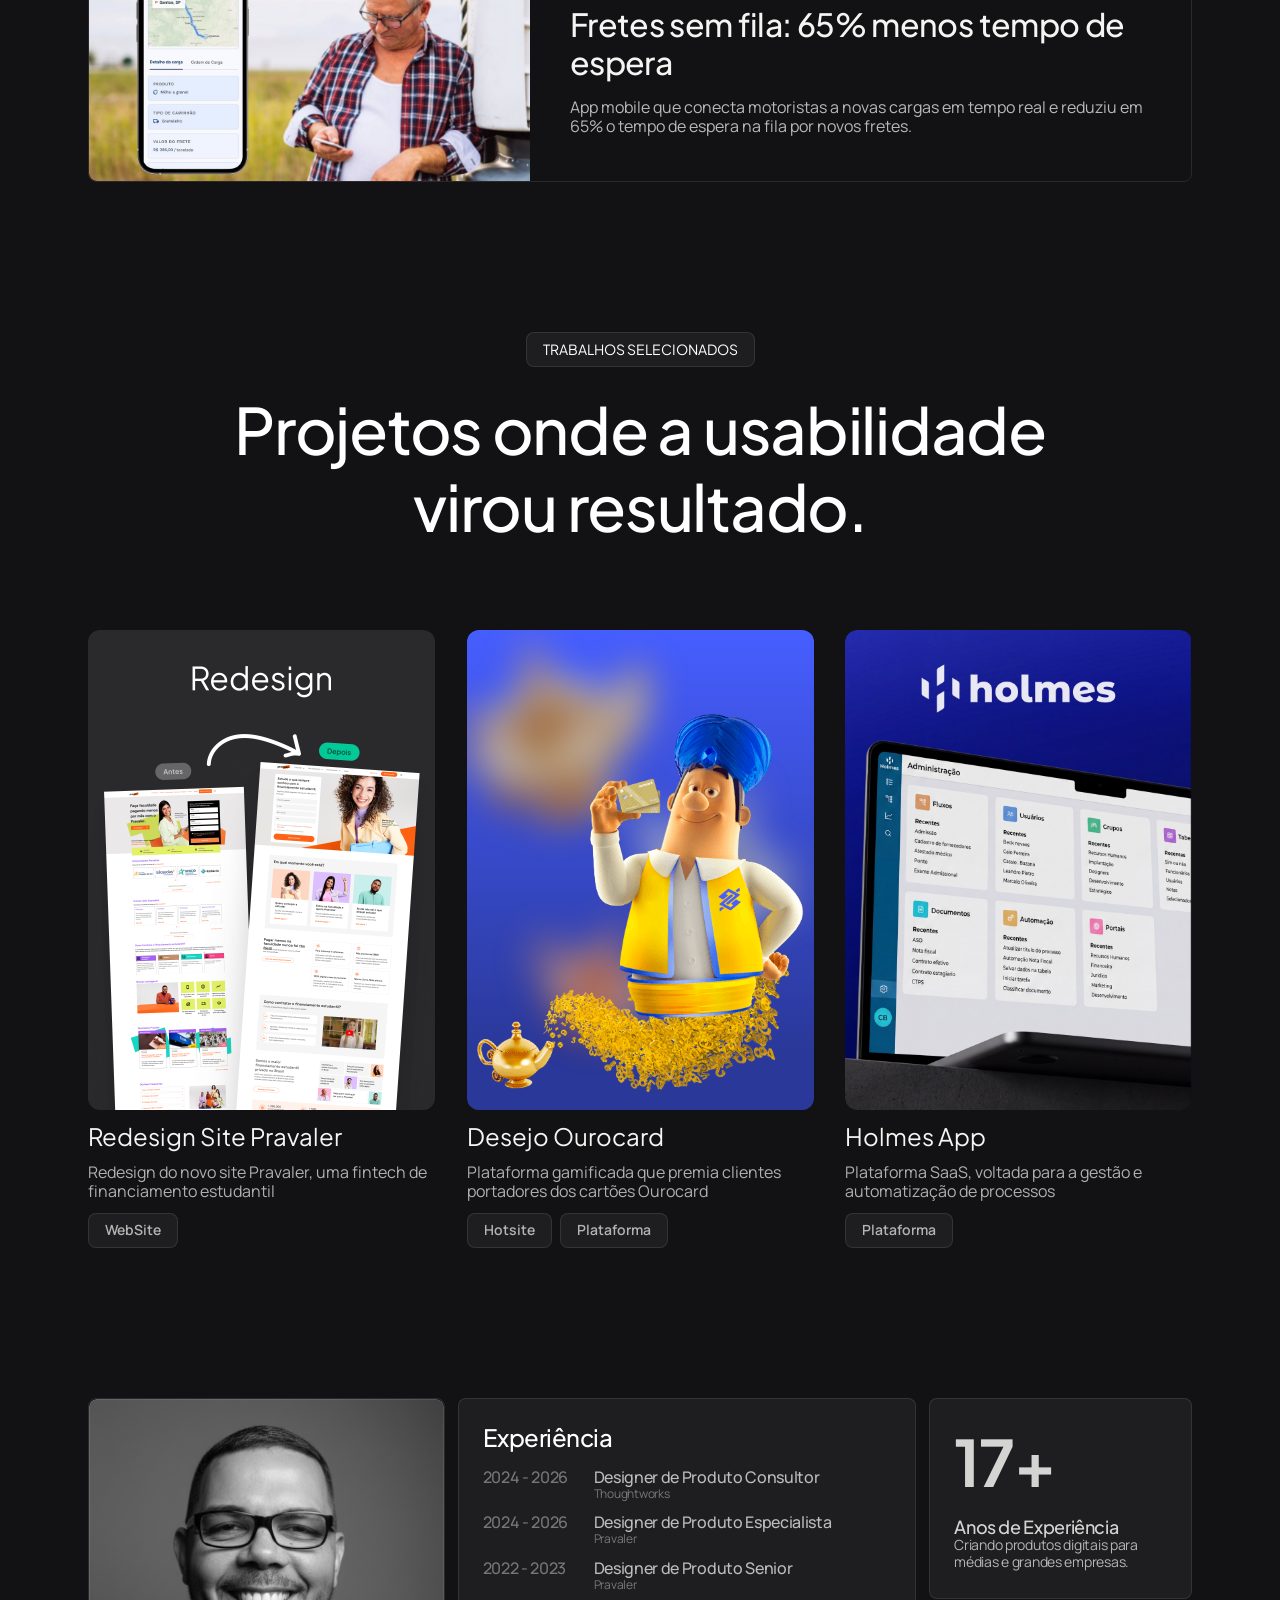
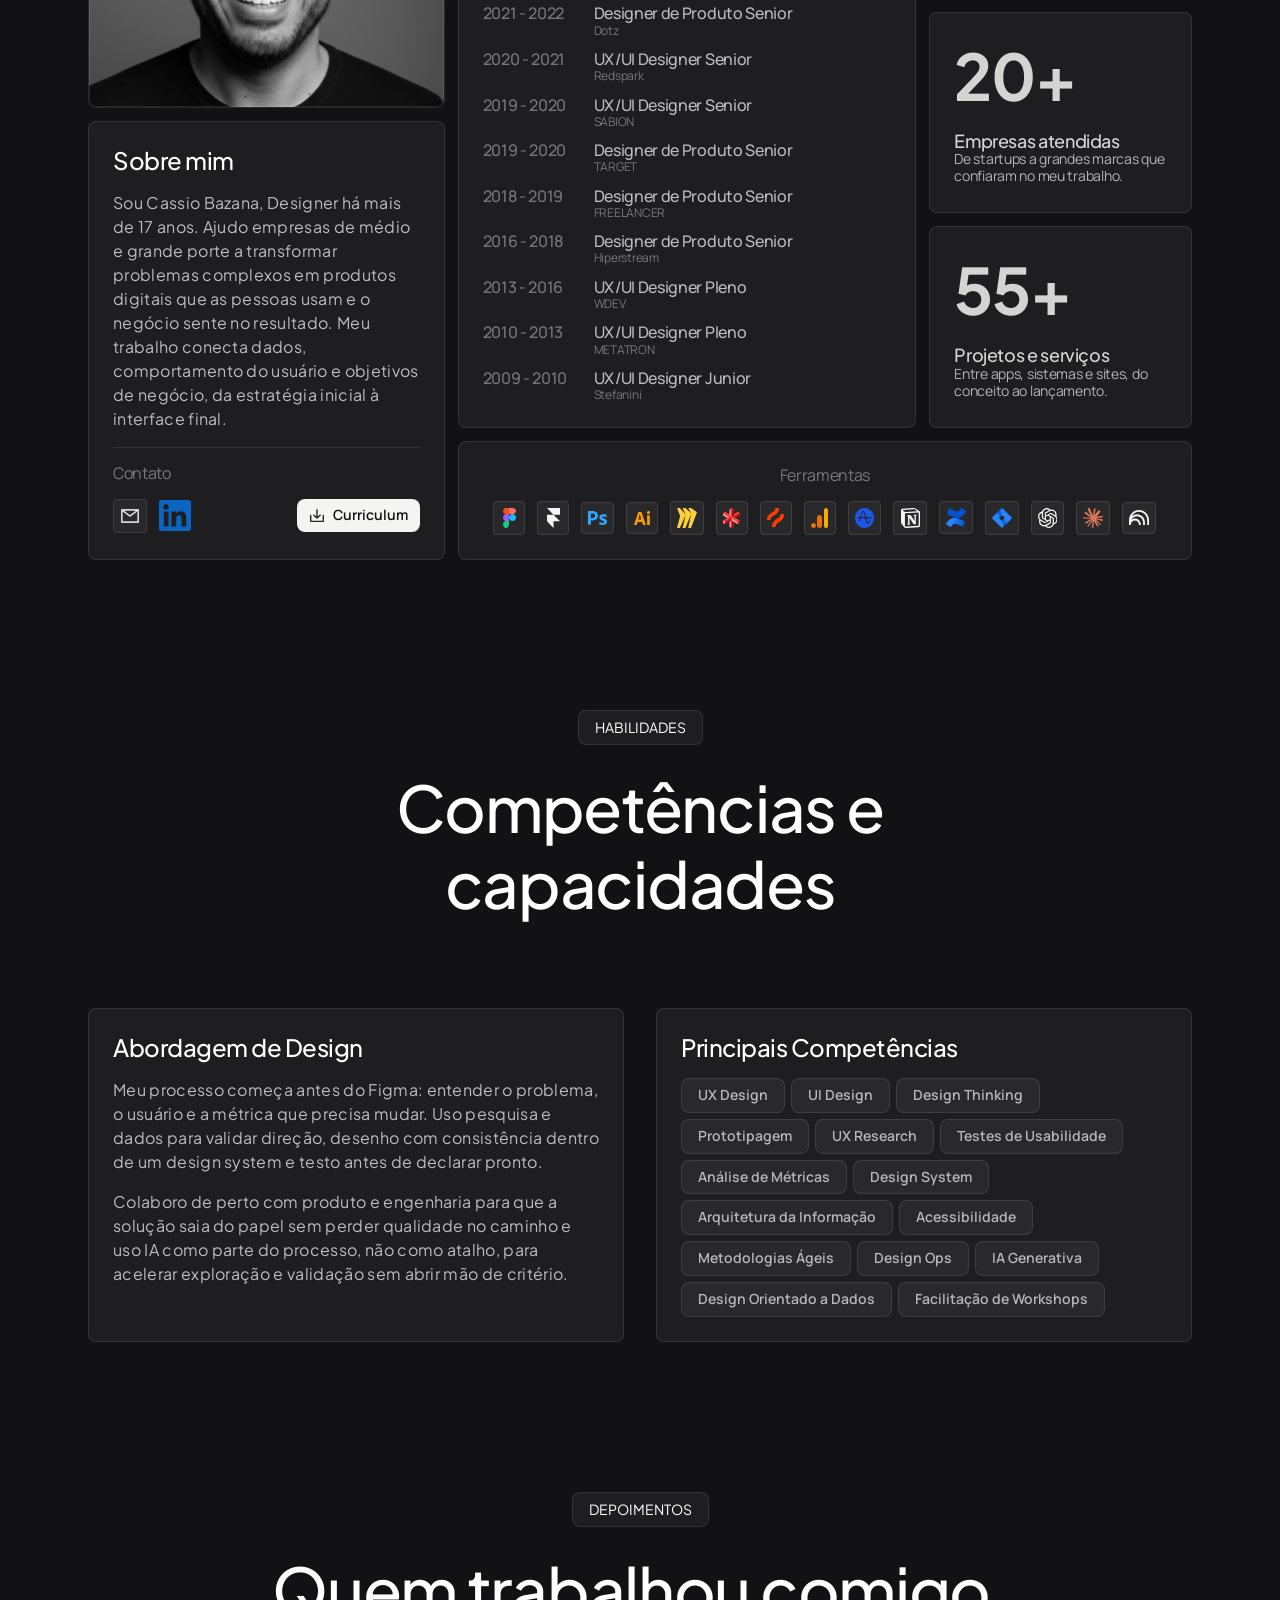
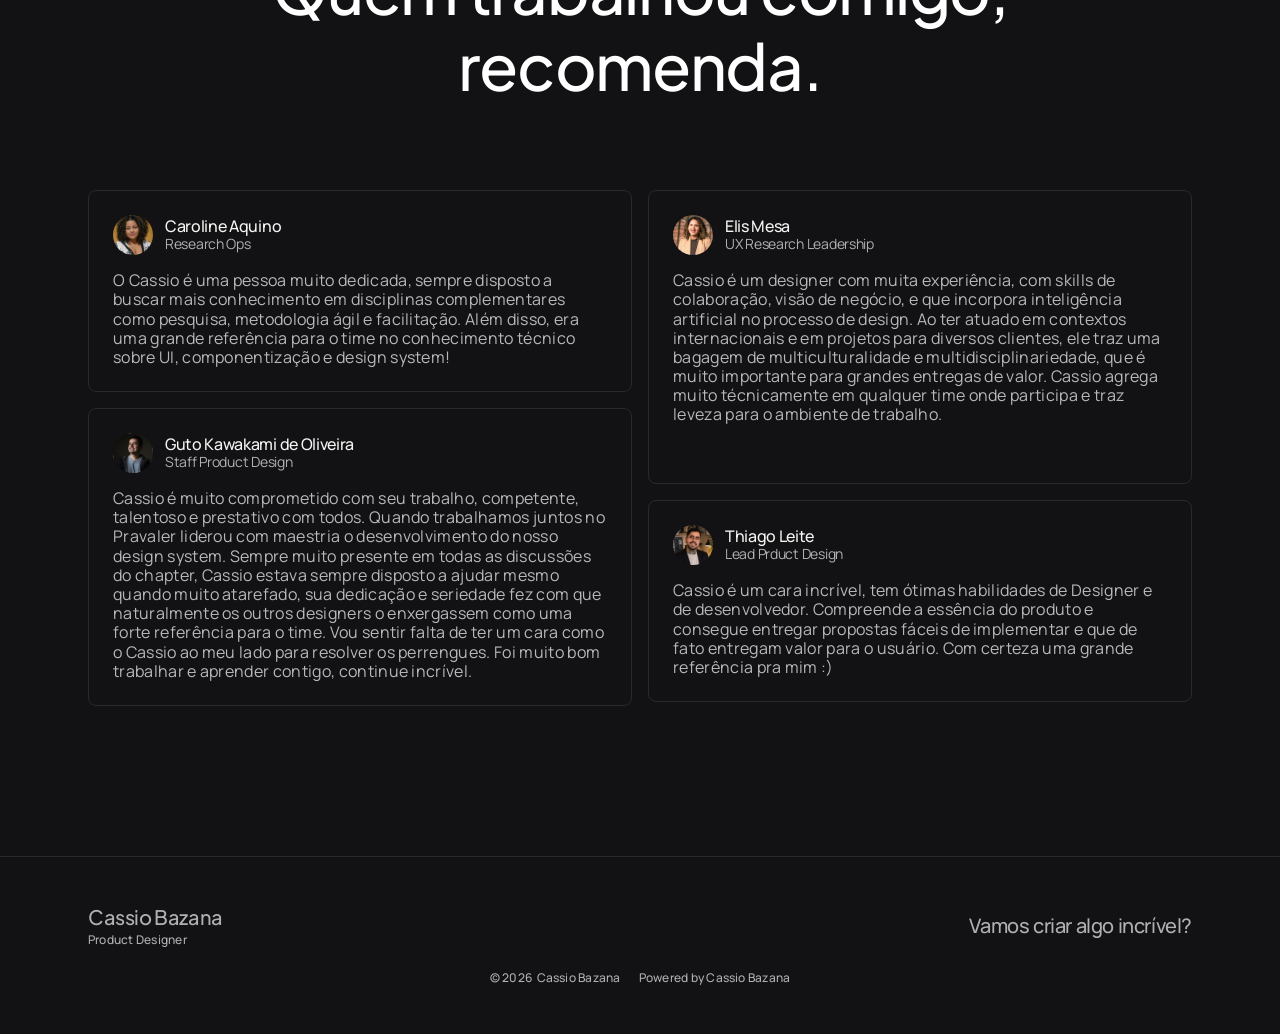
==== commit c7f81e7a: "Hero: quebra de linha antes de marcas/brands (PT e EN)" ====
--- a/index.html
+++ b/index.html
@@ -62,7 +62,7 @@
     </div>
     <div class="hero-content container">
       <span class="badge reveal">PRODUCT DESIGNER SENIOR · UX/UI</span>
-      <h1 class="hero-title reveal" data-reveal-delay="80">Produtos digitais que fazem marcas crescerem.</h1>
+      <h1 class="hero-title reveal" data-reveal-delay="80">Produtos digitais que fazem<br>marcas crescerem.</h1>
       <p class="hero-lead reveal" data-reveal-delay="160">Ajudo empresas de médio e grande porte a transformar complexidade em produtos digitais escaláveis e orientados a resultado.</p>
       <a class="btn btn-accent reveal" data-reveal-delay="240" href="mailto:cbazana@gmail.com">Entre em contato</a>
     </div>
--- a/css/styles.css
+++ b/css/styles.css
@@ -815,10 +815,11 @@
 .skills-grid {
   display: grid;
   grid-template-columns: 1fr 1fr;
+  align-items: stretch;
   gap: 32px;
 }
 
-.skills-chips { gap: 8px; }
+.skills-chips { gap: 6px; }
 
 /* ---------- Depoimentos ---------- */
 
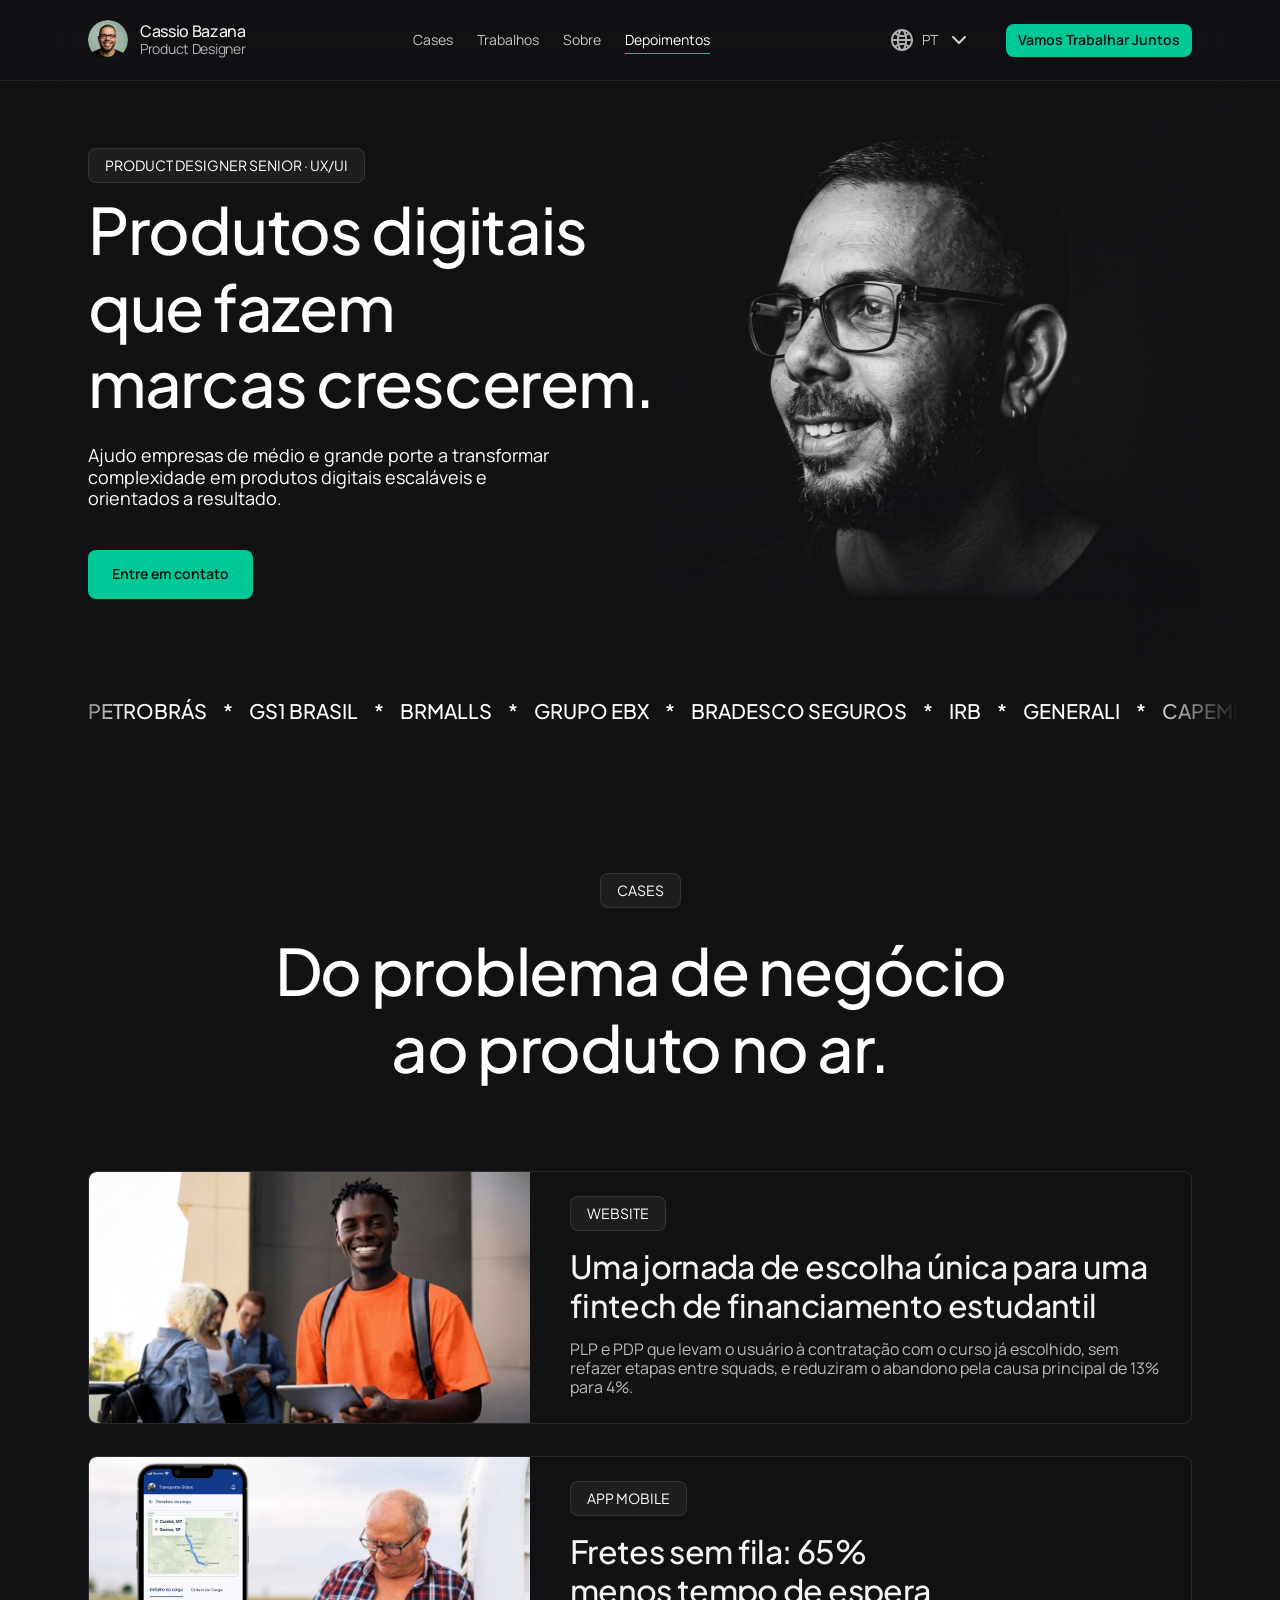
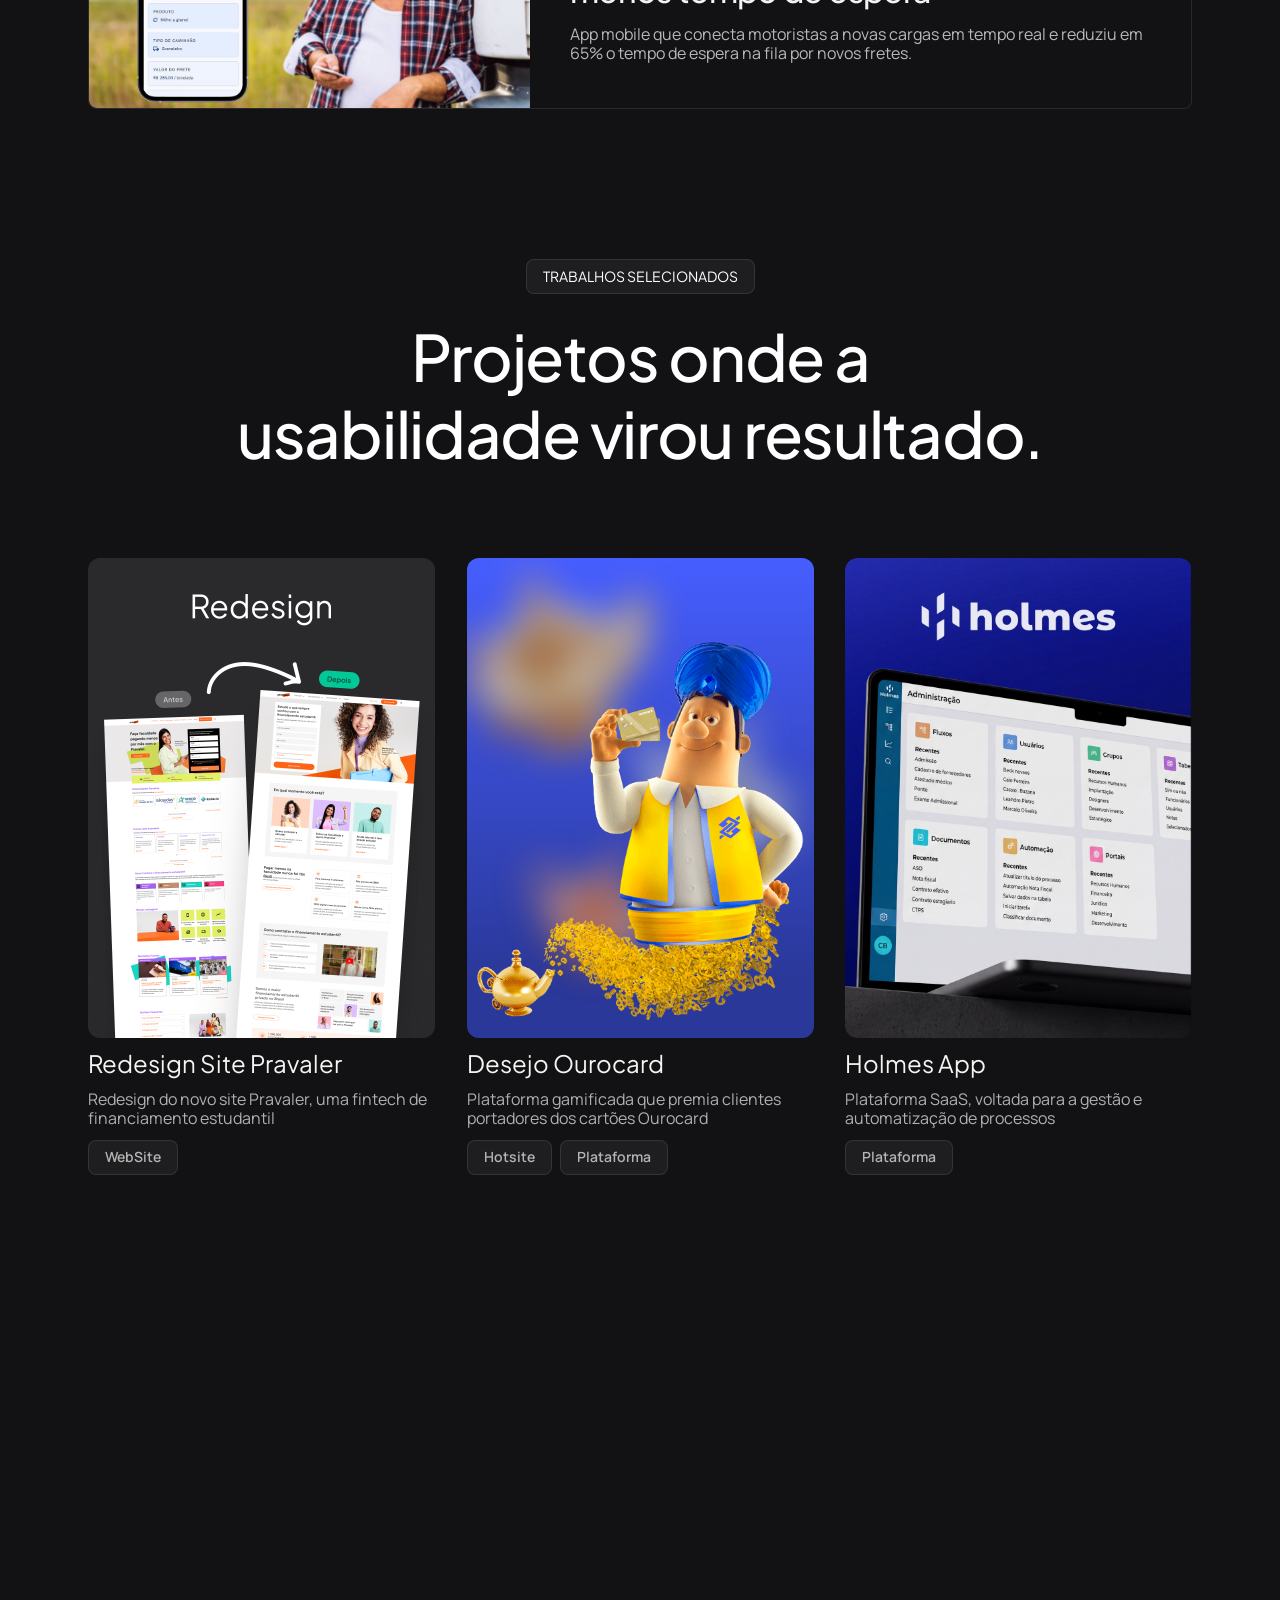
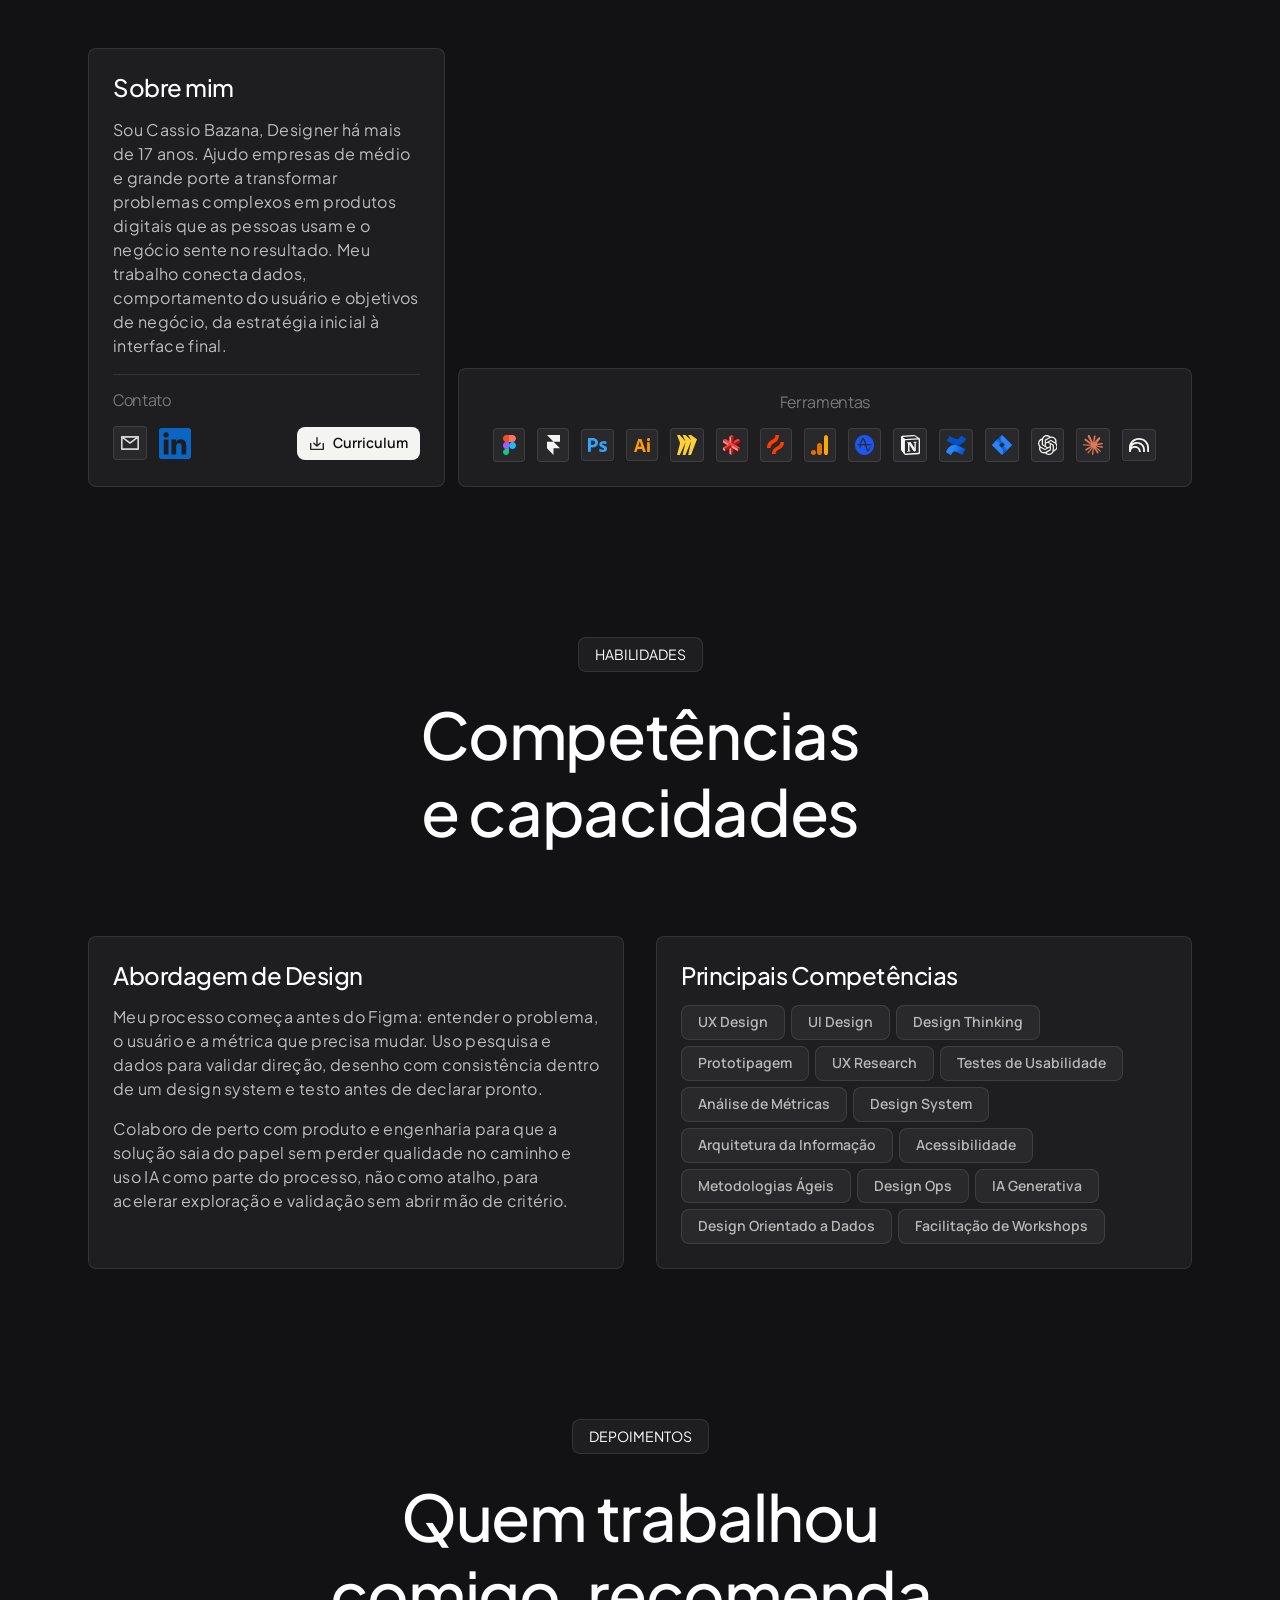
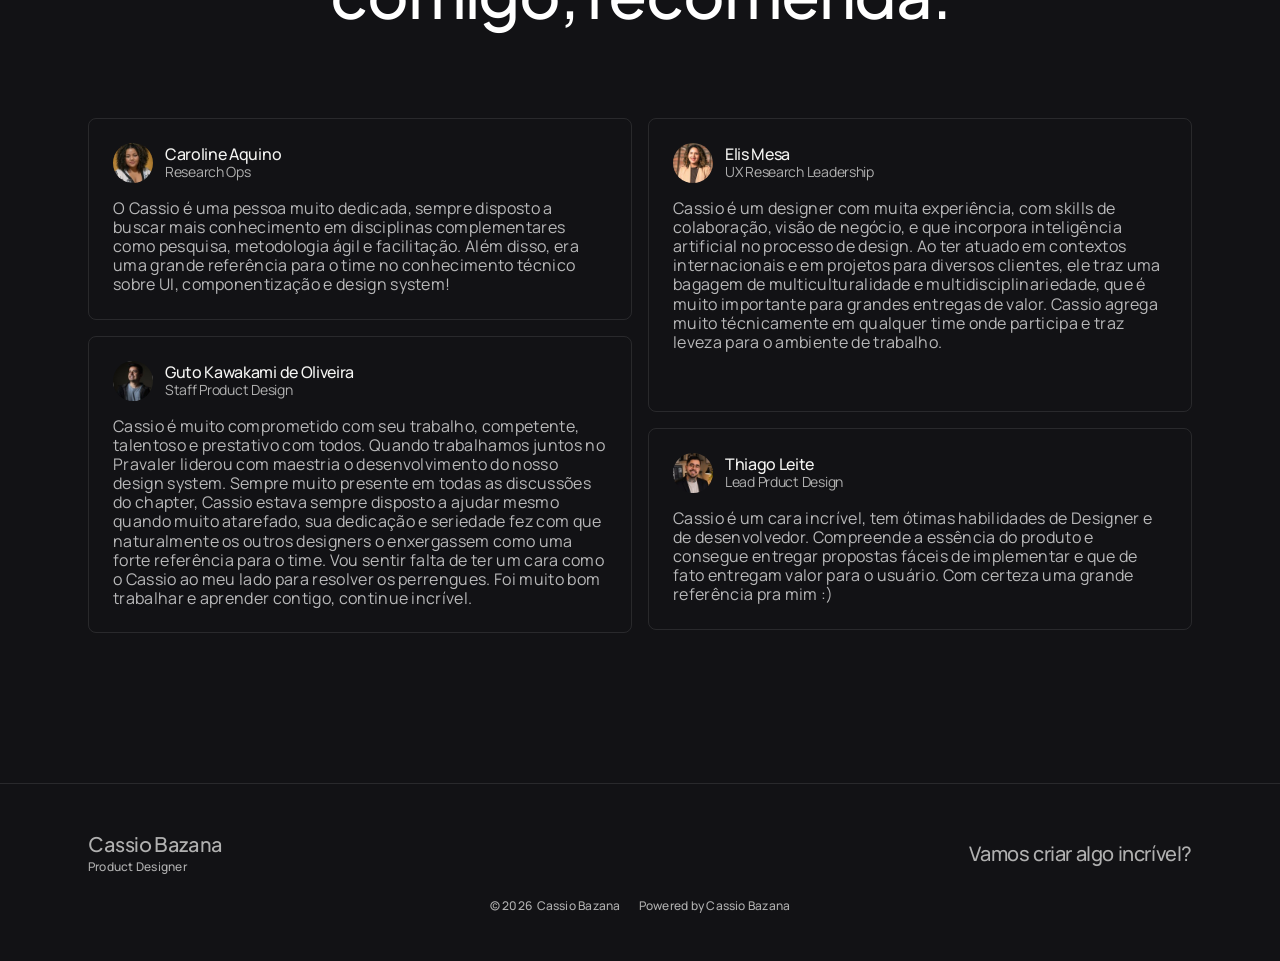
==== commit f13411d5: "pagina-apta: OG/social preview, hover em touch, font-size par, text-wrap, [hidden]" ====
--- a/index.html
+++ b/index.html
@@ -5,6 +5,17 @@
   <meta name="viewport" content="width=device-width, initial-scale=1.0">
   <title>Cassio Bazana — Product Designer</title>
   <meta name="description" content="Product Designer Senior · UX/UI. Ajudo empresas de médio e grande porte a transformar complexidade em produtos digitais escaláveis e orientados a resultado.">
+  <meta property="og:type" content="website">
+  <meta property="og:url" content="https://cassiobazana-portfolio.vercel.app/">
+  <meta property="og:title" content="Cassio Bazana — Product Designer Sênior · UX/UI">
+  <meta property="og:description" content="Ajudo empresas de médio e grande porte a transformar complexidade em produtos digitais escaláveis e orientados a resultado.">
+  <meta property="og:image" content="https://cassiobazana-portfolio.vercel.app/assets/og-cover.jpg">
+  <meta property="og:image:width" content="1200">
+  <meta property="og:image:height" content="630">
+  <meta name="twitter:card" content="summary_large_image">
+  <meta name="twitter:title" content="Cassio Bazana — Product Designer Sênior · UX/UI">
+  <meta name="twitter:description" content="Ajudo empresas de médio e grande porte a transformar complexidade em produtos digitais escaláveis e orientados a resultado.">
+  <meta name="twitter:image" content="https://cassiobazana-portfolio.vercel.app/assets/og-cover.jpg">
   <link rel="preconnect" href="https://fonts.googleapis.com">
   <link rel="preconnect" href="https://fonts.gstatic.com" crossorigin>
   <link href="https://fonts.googleapis.com/css2?family=Manrope:wght@400;500;600;700&family=Plus+Jakarta+Sans:wght@400;500;600;700&display=swap" rel="stylesheet">
@@ -16,7 +27,7 @@
   <!-- ============ HEADER ============ -->
   <header class="site-header" id="site-header">
     <div class="header-inner">
-      <a href="#" class="brand">
+      <a href="index.html" class="brand">
         <img class="brand-avatar" src="assets/logo-avatar.png" alt="Cassio Bazana" width="40" height="40">
         <span class="brand-text">
           <span class="brand-name">Cassio Bazana</span>
--- a/css/styles.css
+++ b/css/styles.css
@@ -401,7 +401,7 @@
   font-size: clamp(40px, 5.4vw, 64px);
   letter-spacing: -0.02em;
   line-height: 1.2;
-  max-width: 560px;
+  max-width: 600px;
 }
 
 .hero-lead {
@@ -1100,7 +1100,7 @@
 .proj-lead {
   margin-top: 28px;
   margin-inline: auto;
-  font-size: 19px;
+  font-size: 20px;
   line-height: 1.6;
   max-width: 660px;
   color: var(--white-70);
@@ -1132,7 +1132,7 @@
 .meta-item:last-child { border-right: 0; padding-right: 0; margin-right: 0; }
 
 .meta-label {
-  font-size: 11px;
+  font-size: 12px;
   font-weight: 600;
   letter-spacing: 0.12em;
   text-transform: uppercase;
@@ -1142,7 +1142,7 @@
 .meta-value {
   font-family: var(--font-display);
   font-weight: 500;
-  font-size: 17px;
+  font-size: 18px;
   letter-spacing: -0.015em;
   color: var(--ink);
 }
@@ -1237,7 +1237,7 @@
 .task-num {
   font-family: var(--font-display);
   font-weight: 600;
-  font-size: 13px;
+  font-size: 14px;
   letter-spacing: 0.1em;
   color: var(--accent);
 }
@@ -1245,12 +1245,12 @@
 .task-title {
   font-family: var(--font-display);
   font-weight: 500;
-  font-size: 21px;
+  font-size: 20px;
   letter-spacing: -0.02em;
   color: var(--ink);
 }
 
-.task-desc { font-size: 15px; line-height: 1.6; color: var(--ink-70); }
+.task-desc { font-size: 16px; line-height: 1.6; color: var(--ink-70); }
 
 /* ---------- Módulos: blocos alternados ---------- */
 
@@ -1328,7 +1328,7 @@
 .feature-index {
   font-family: var(--font-display);
   font-weight: 600;
-  font-size: 13px;
+  font-size: 14px;
   letter-spacing: 0.1em;
   color: var(--accent);
 }
@@ -1342,7 +1342,7 @@
   color: #fff;
 }
 
-.feature-desc { font-size: 17px; line-height: 1.65; color: var(--white-70); }
+.feature-desc { font-size: 18px; line-height: 1.65; color: var(--white-70); }
 
 /* ---------- Design system ---------- */
 
@@ -1422,7 +1422,7 @@
   color: var(--ink);
 }
 
-.result-desc { font-size: 15px; line-height: 1.6; color: var(--ink-70); }
+.result-desc { font-size: 16px; line-height: 1.6; color: var(--ink-70); }
 
 /* ---------- Lightbox das telas ---------- */
 
@@ -1532,3 +1532,17 @@
   .meta-item { border-right: 0; padding-right: 0; margin-right: 0; align-items: center; }
   .footer-links { flex-direction: column; align-items: flex-start; gap: 16px; }
 }
+
+/* ===== pagina-apta: touch (hover preso), quebra de linha, [hidden] ===== */
+@media (hover: none) {
+  .btn:hover,.btn-light:hover,.btn-accent:hover,.icon-tile:hover,.icon-plain:hover,.linkedin-link:hover,
+  .case-card:hover,.work-card:hover,.bento-card:hover,.testimonial-card:hover,.result-card:hover,
+  .task-card:hover,.proj-back:hover,.lightbox-close:hover{transform:none;box-shadow:none}
+  .brand:hover .brand-avatar,.case-card:hover .case-media img,.work-card:hover .work-media>img,
+  .work-card:hover .work-media>img.ourocard-genio,.lang-switch:hover .lang-chevron,
+  .feature-row:hover .shot img,.proj-back:hover .proj-back-arrow,.ds-hero:hover img{transform:none}
+  .marquee:hover .marquee-track{animation-play-state:running}
+}
+h1,h2,h3,.section-title,.hero-title,.proj-title,.proj-about-title,.feature-title,.case-title,.work-title,.result-title{text-wrap:balance}
+p,.hero-lead,.proj-about-text,.feature-desc,.testimonial-text,.case-desc,.work-desc,.result-desc,.task-desc,.about-text{text-wrap:pretty}
+[hidden]{display:none!important}
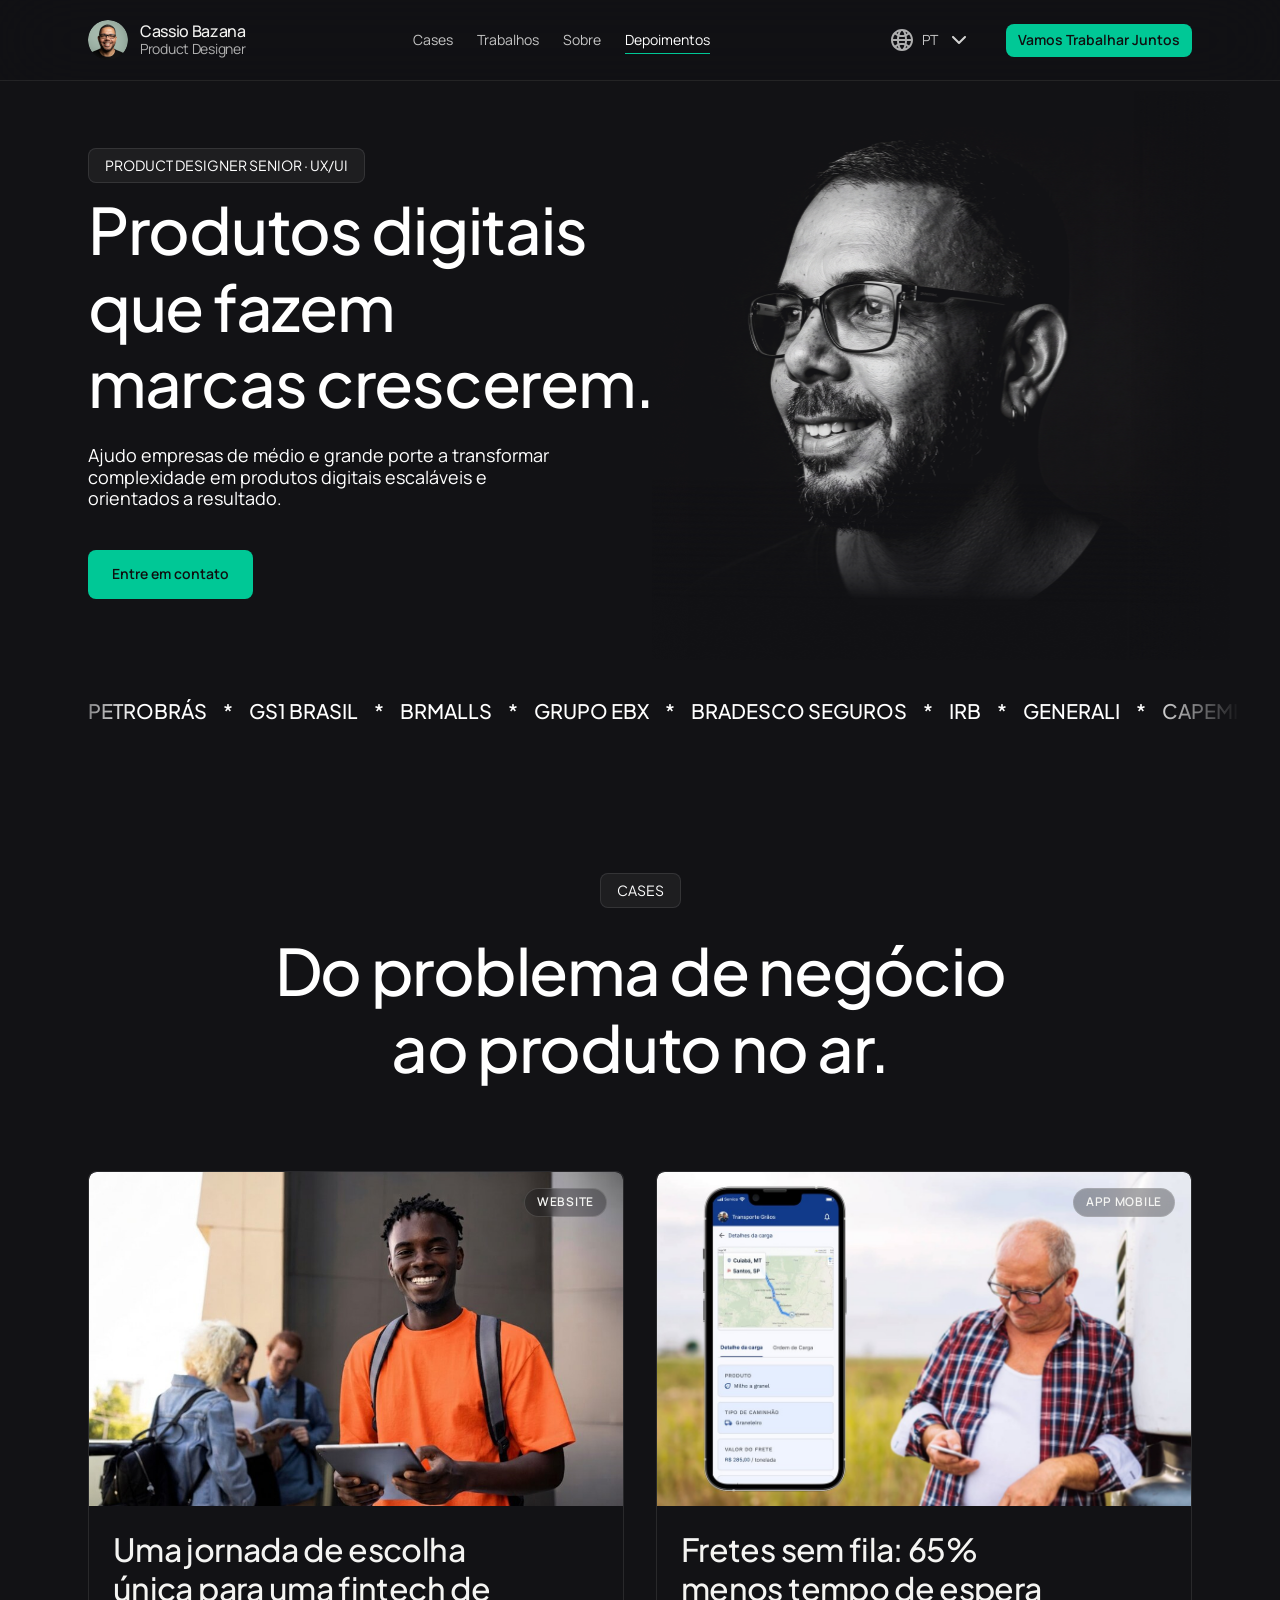
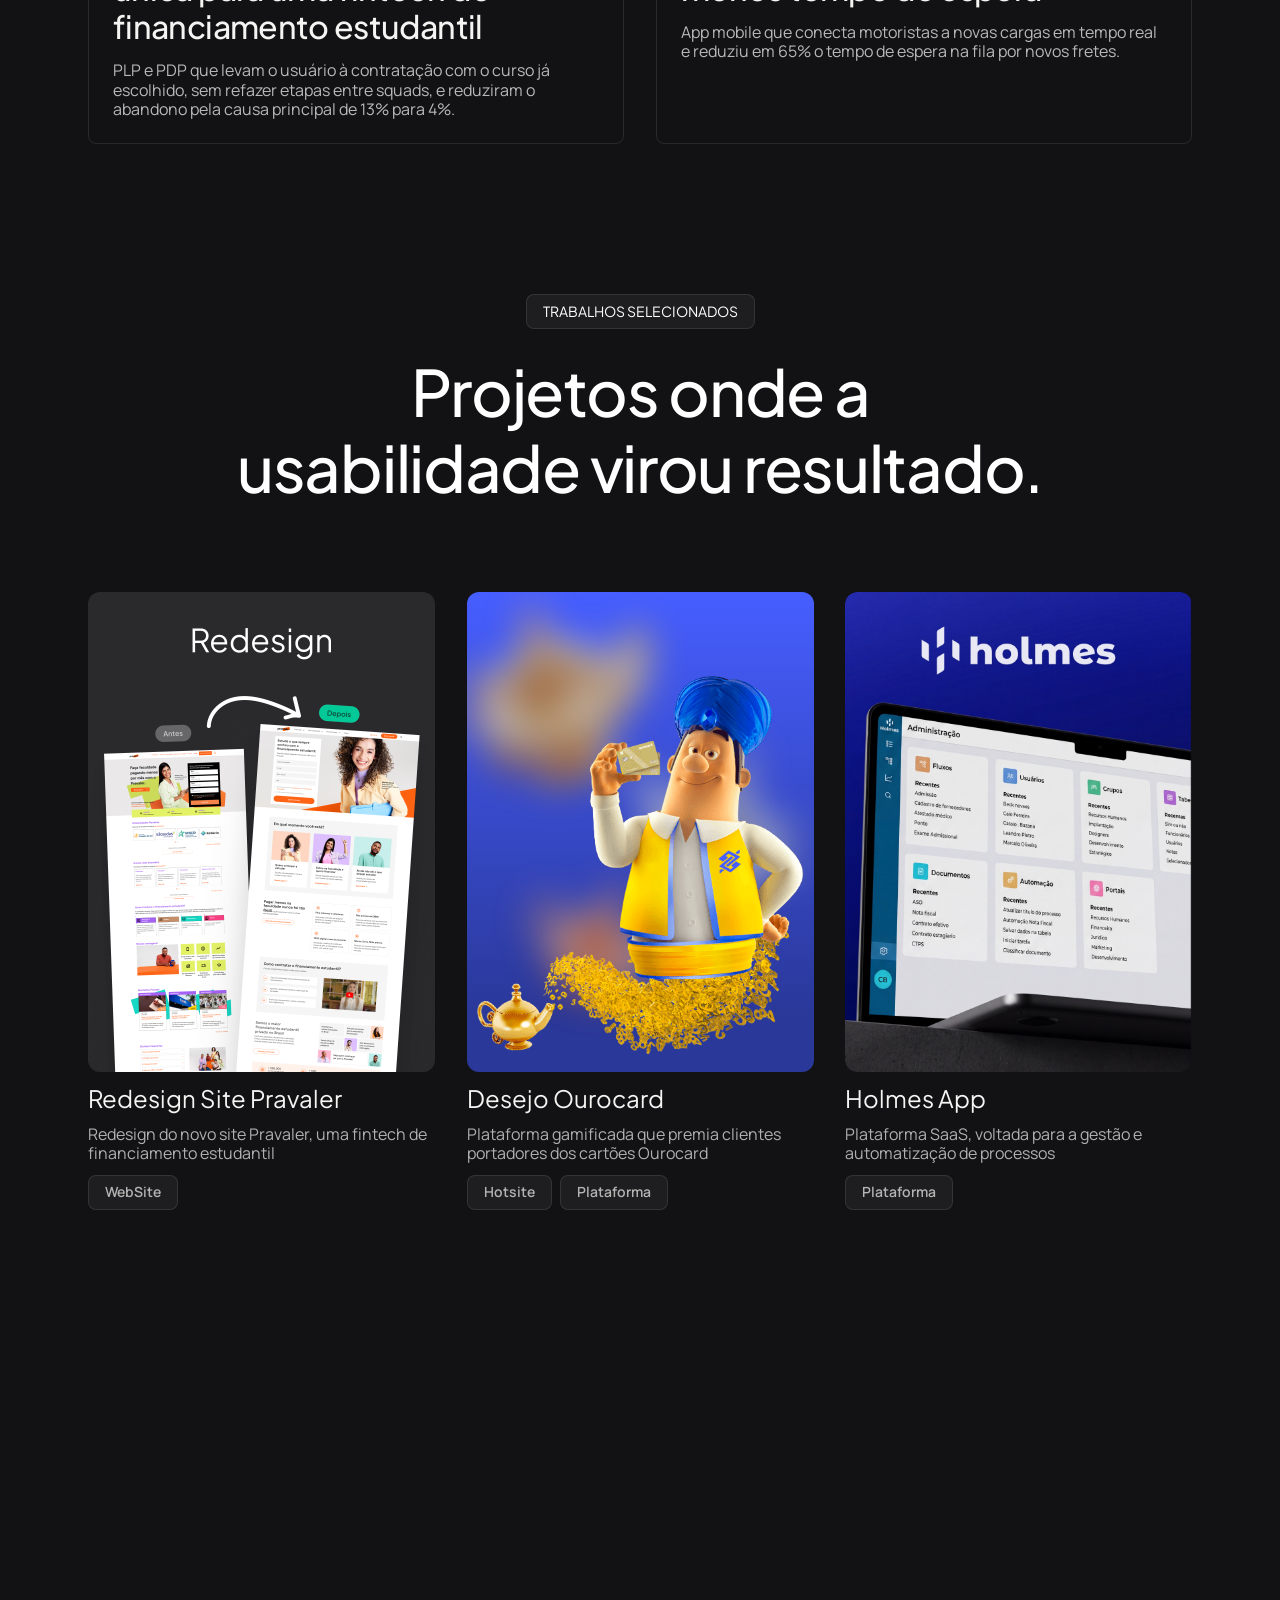
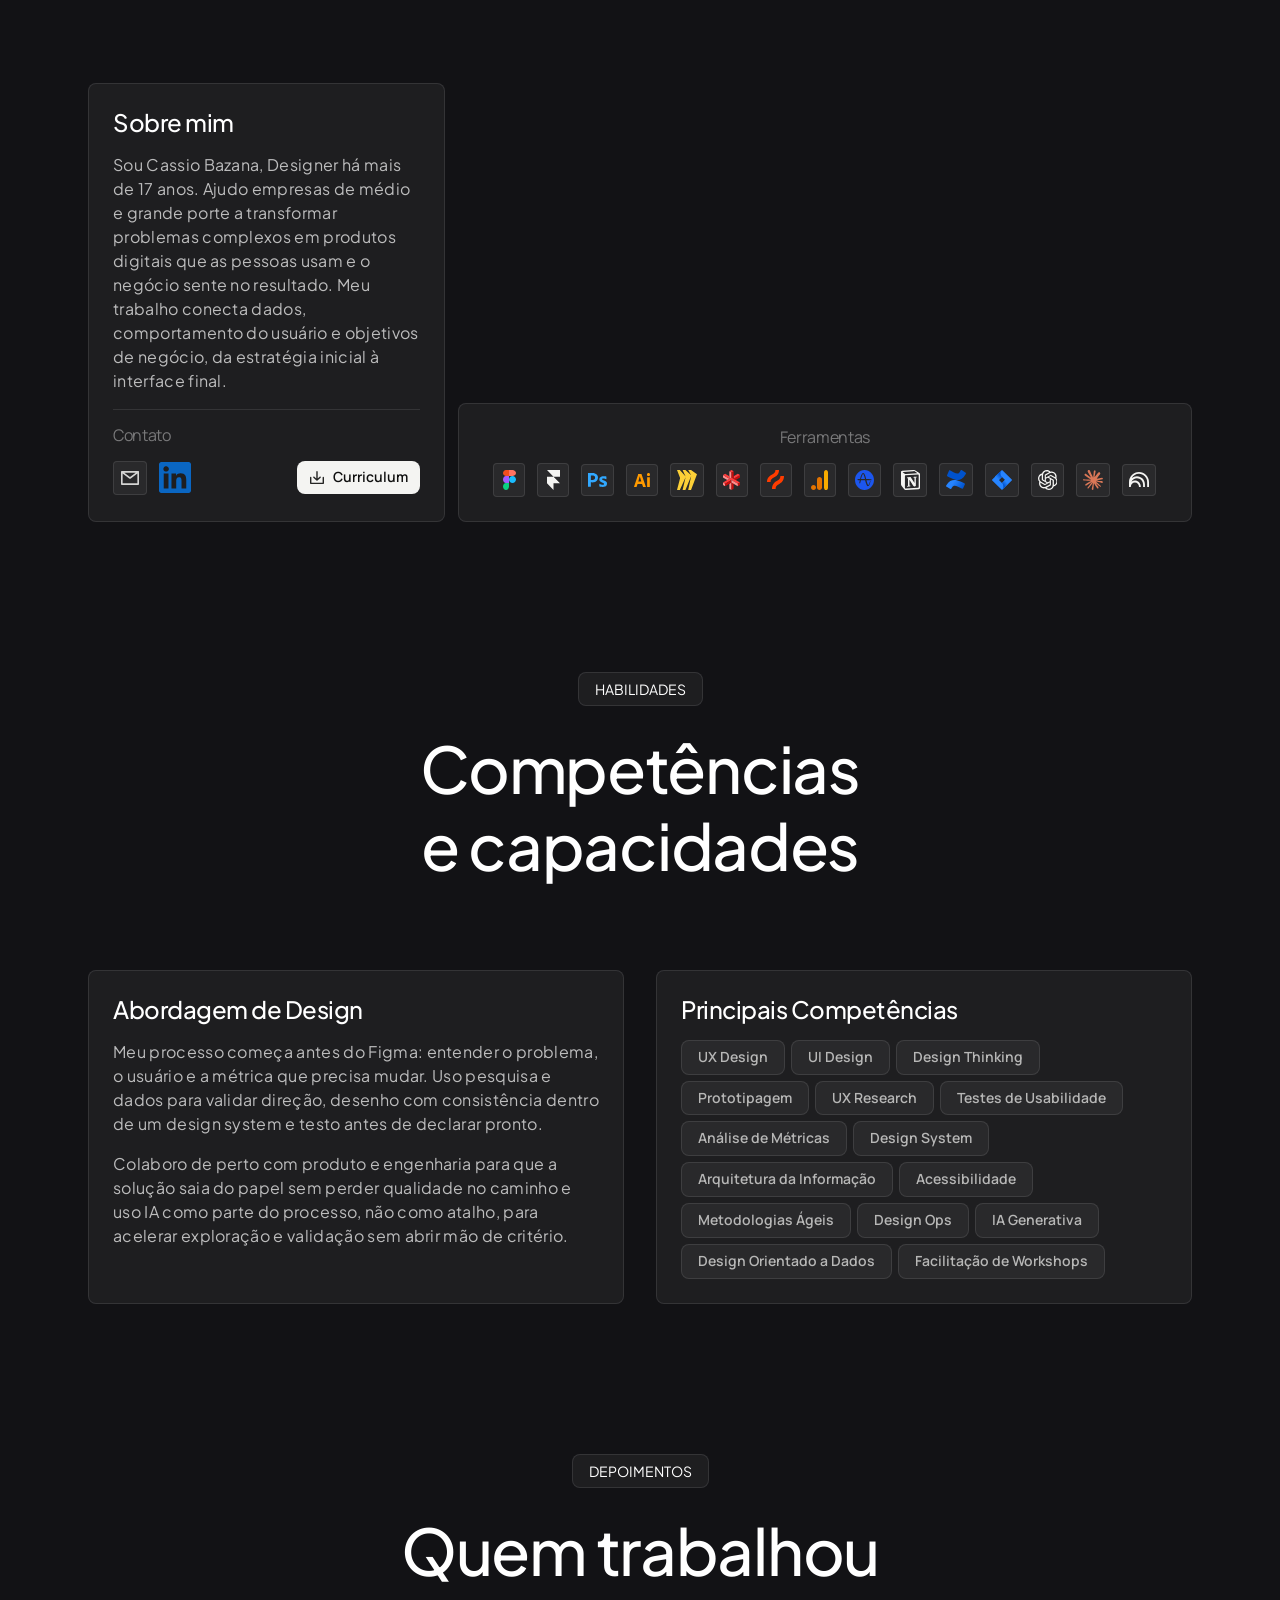
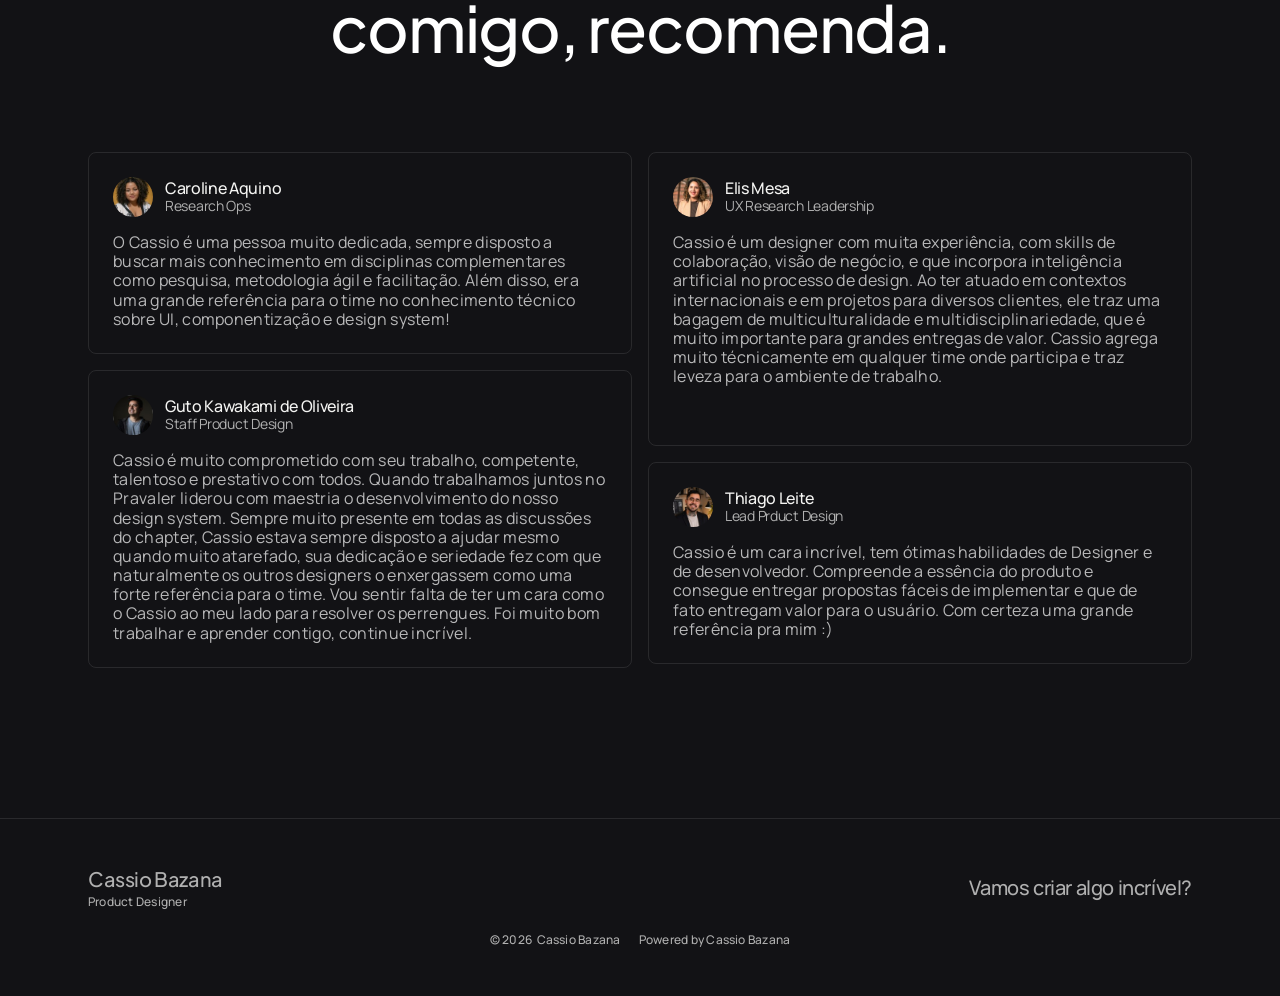
==== commit d92015c7: "ajustes no desempenho" ====
--- a/index.html
+++ b/index.html
@@ -111,11 +111,9 @@
         <a class="case-card reveal" href="financiamento-estudantil.html">
           <div class="case-media">
             <img src="assets/financiamento-estudantil/thumb.jpg" alt="PLP e PDP de uma fintech de financiamento estudantil">
+            <span class="case-category">Website</span>
           </div>
           <div class="case-body">
-            <div class="tag-row">
-              <span class="badge">WEBSITE</span>
-            </div>
             <h3 class="case-title">Uma jornada de escolha única para uma fintech de financiamento estudantil</h3>
             <p class="case-desc">PLP e PDP que levam o usuário à contratação com o curso já escolhido, sem refazer etapas entre squads, e reduziram o abandono pela causa principal de 13% para 4%.</p>
           </div>
@@ -124,11 +122,9 @@
         <a class="case-card reveal" href="fretes-sem-fila.html">
           <div class="case-media">
             <img src="assets/frete-carga/thumb.jpg" width="1200" height="712" loading="lazy" alt="Prévia das telas do app Fretes sem fila">
+            <span class="case-category">App Mobile</span>
           </div>
           <div class="case-body">
-            <div class="tag-row">
-              <span class="badge">APP MOBILE</span>
-            </div>
             <h3 class="case-title">Fretes sem fila: 65% menos tempo de espera</h3>
             <p class="case-desc">App mobile que conecta motoristas a novas cargas em tempo real e reduziu em 65% o tempo de espera na fila por novos fretes.</p>
           </div>
--- a/css/styles.css
+++ b/css/styles.css
@@ -482,11 +482,11 @@
 
 /* ---------- Cases ---------- */
 
-.case-list { display: flex; flex-direction: column; gap: 32px; }
+.case-list { display: grid; grid-template-columns: repeat(2, 1fr); gap: 32px; }
 
 .case-card {
   display: flex;
-  gap: 16px;
+  flex-direction: column;
   border: 1px solid var(--border);
   border-radius: var(--radius);
   overflow: hidden;
@@ -500,23 +500,52 @@
 }
 
 .case-media {
-  width: 40%;
-  min-width: 320px;
-  max-width: 443px;
-  height: 251px;
-  flex-shrink: 0;
-  border-radius: var(--radius) 0 0 var(--radius);
+  position: relative;
+  width: 100%;
+  aspect-ratio: 16 / 10;
+  border-radius: var(--radius) var(--radius) 0 0;
   overflow: hidden;
+  transform: translateZ(0);
+}
+
+.case-media::after {
+  content: "";
+  position: absolute;
+  inset: 0;
+  opacity: 0;
+  background-image: linear-gradient(0deg, rgba(0, 0, 0, 0.35), transparent);
+  transition: opacity 0.16s ease-out;
 }
 
 .case-media img {
   width: 100%;
   height: 100%;
   object-fit: cover;
-  transition: transform 0.6s var(--ease-out);
-}
-
-.case-card:hover .case-media img { transform: scale(1.04); }
+  transition: transform 0.5s cubic-bezier(0.165, 0.84, 0.44, 1), filter 0.5s ease;
+}
+
+.case-card:hover .case-media img { transform: scale(1.04); filter: blur(1.5px); }
+.case-card:hover .case-media::after { opacity: 1; }
+
+.case-category {
+  position: absolute;
+  top: 16px;
+  right: 16px;
+  z-index: 2;
+  display: inline-block;
+  background: rgba(18, 18, 21, 0.35);
+  -webkit-backdrop-filter: blur(6px);
+  backdrop-filter: blur(6px);
+  border: 1px solid rgba(244, 244, 242, 0.14);
+  border-radius: 2em;
+  padding: 0.5em 1em;
+  color: var(--ink);
+  font-family: var(--font-body);
+  font-size: 12px;
+  font-weight: 600;
+  letter-spacing: 0.06em;
+  text-transform: uppercase;
+}
 
 /* placeholder "em breve" para os cases ainda sem imagem final */
 .case-ph {
@@ -994,6 +1023,7 @@
   .section { padding-top: 100px; }
   .section-head { margin-bottom: 56px; gap: 16px; }
 
+  .case-list { grid-template-columns: 1fr; }
   .case-card { flex-direction: column; gap: 0; }
   .case-media { width: 100%; max-width: none; border-radius: var(--radius) var(--radius) 0 0; }
 
